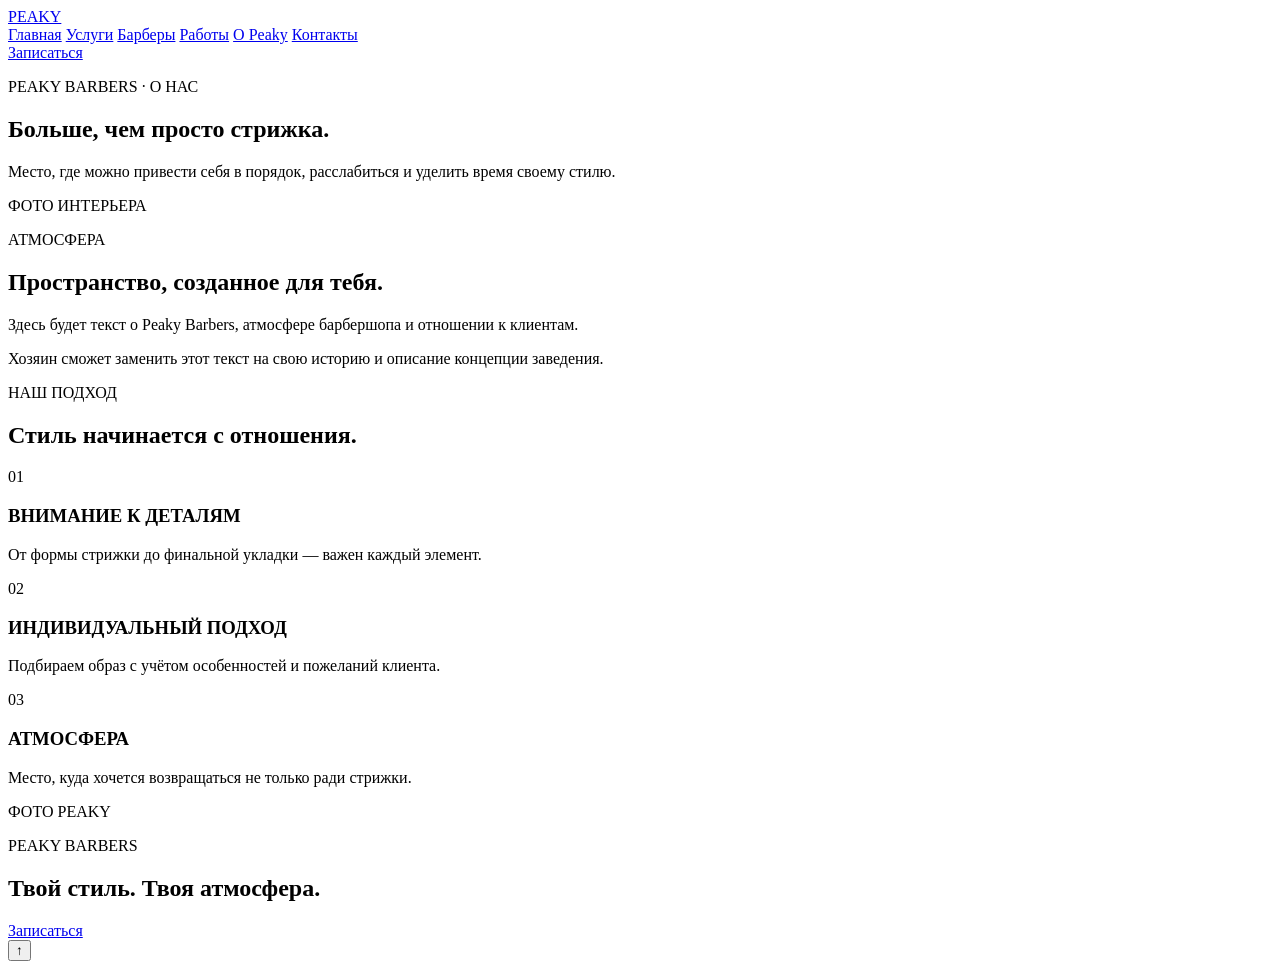
==== about.html @ 009f5429 "Rename Peaky Barbers/about.html to about.html" ====
<!DOCTYPE html>
<html lang="ru">

<head>

    <meta charset="UTF-8">

    <meta name="viewport"
          content="width=device-width, initial-scale=1.0">

    <title>О Peaky — Peaky Barbers</title>

    <link rel="stylesheet" href="style.css">

</head>

<body>

<header class="header">

    <a href="index.html" class="logo">
        PEAKY
    </a>

    <nav class="nav">

        <a href="index.html">Главная</a>

        <a href="services.html">Услуги</a>

        <a href="barbers.html">Барберы</a>

        <a href="works.html">Работы</a>

        <a href="about.html">О Peaky</a>

        <a href="contacts.html">Контакты</a>

    </nav>

    <a href="#" class="header-button">
        Записаться
    </a>

</header>

<main>

    <section class="about-page-hero">

        <div>

            <p class="section-label">
                PEAKY BARBERS · О НАС
            </p>

            <h1>
                Больше,
                

                чем просто
                

                стрижка.
            </h1>

        </div>

        <p class="about-page-intro">
            Место, где можно привести себя
            в порядок, расслабиться и уделить
            время своему стилю.
        </p>

    </section>

    <section class="about-story">

        <div class="about-photo">
            ФОТО ИНТЕРЬЕРА
        </div>

        <div class="about-story-content">

            <p class="section-label">
                АТМОСФЕРА
            </p>

            <h2>
                Пространство,
                созданное
                для тебя.
            </h2>

            <p>
                Здесь будет текст о Peaky Barbers,
                атмосфере барбершопа и отношении
                к клиентам.
            </p>

            <p>
                Хозяин сможет заменить этот текст
                на свою историю и описание
                концепции заведения.
            </p>

        </div>

    </section>

    <section class="about-values">

        <div class="about-values-heading">

            <p class="section-label">
                НАШ ПОДХОД
            </p>

            <h2>
                Стиль начинается
                с отношения.
            </h2>

        </div>

        <div class="about-values-list">

            <div class="about-value">

                <span>01</span>

                <div>

                    <h3>
                        ВНИМАНИЕ К ДЕТАЛЯМ
                    </h3>

                    <p>
                        От формы стрижки до финальной
                        укладки — важен каждый элемент.
                    </p>

                </div>

            </div>

            <div class="about-value">

                <span>02</span>

                <div>

                    <h3>
                        ИНДИВИДУАЛЬНЫЙ ПОДХОД
                    </h3>

                    <p>
                        Подбираем образ с учётом
                        особенностей и пожеланий клиента.
                    </p>

                </div>

            </div>

            <div class="about-value">

                <span>03</span>

                <div>

                    <h3>
                        АТМОСФЕРА
                    </h3>

                    <p>
                        Место, куда хочется возвращаться
                        не только ради стрижки.
                    </p>

                </div>

            </div>

        </div>

    </section>

    <section class="about-final">

        <div class="about-final-photo">
            ФОТО PEAKY
        </div>

        <div class="about-final-content">

            <p class="section-label">
                PEAKY BARBERS
            </p>

            <h2>
                Твой стиль.
                

                Твоя атмосфера.
            </h2>

            <a href="contacts.html"
               class="button button-light">
                Записаться
            </a>

        </div>

    </section>

</main>
<script src="script.js"></script>

<button class="back-to-top" aria-label="Вернуться наверх">↑</button>
</body>

</html>
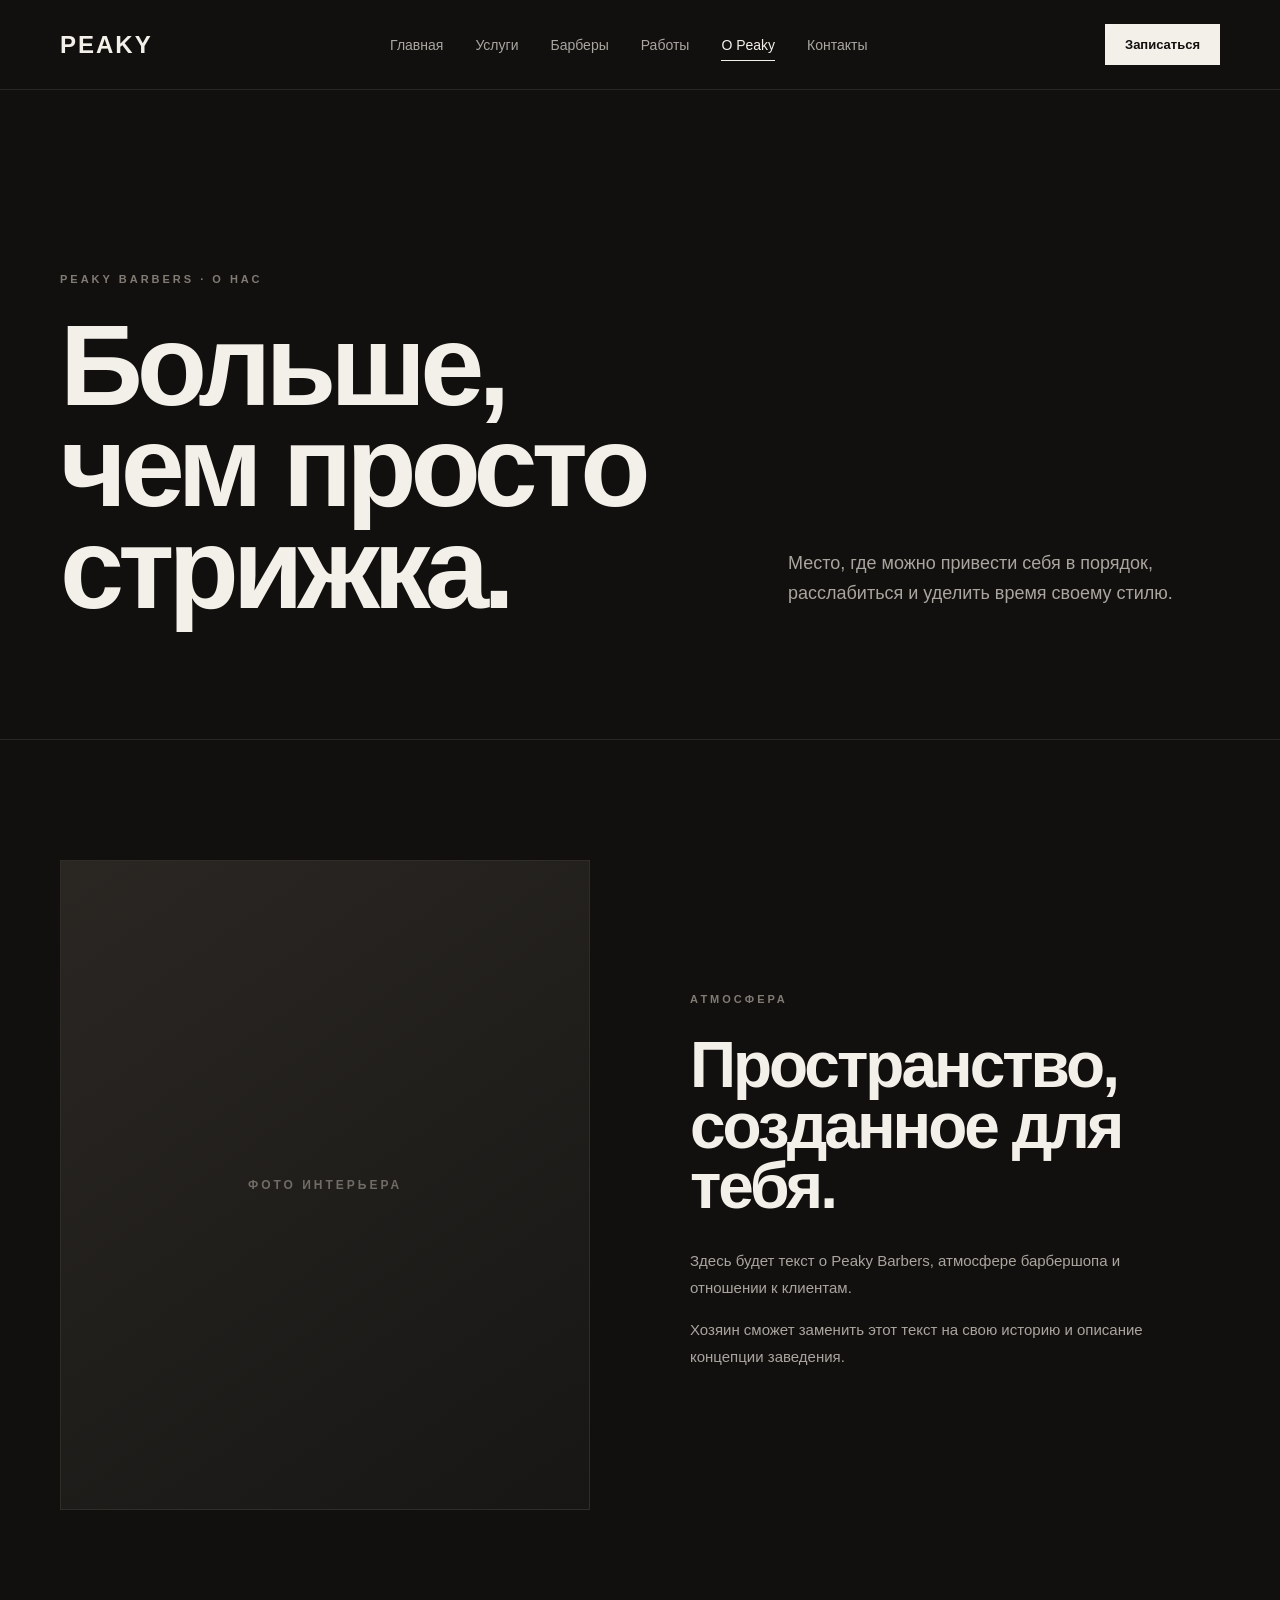
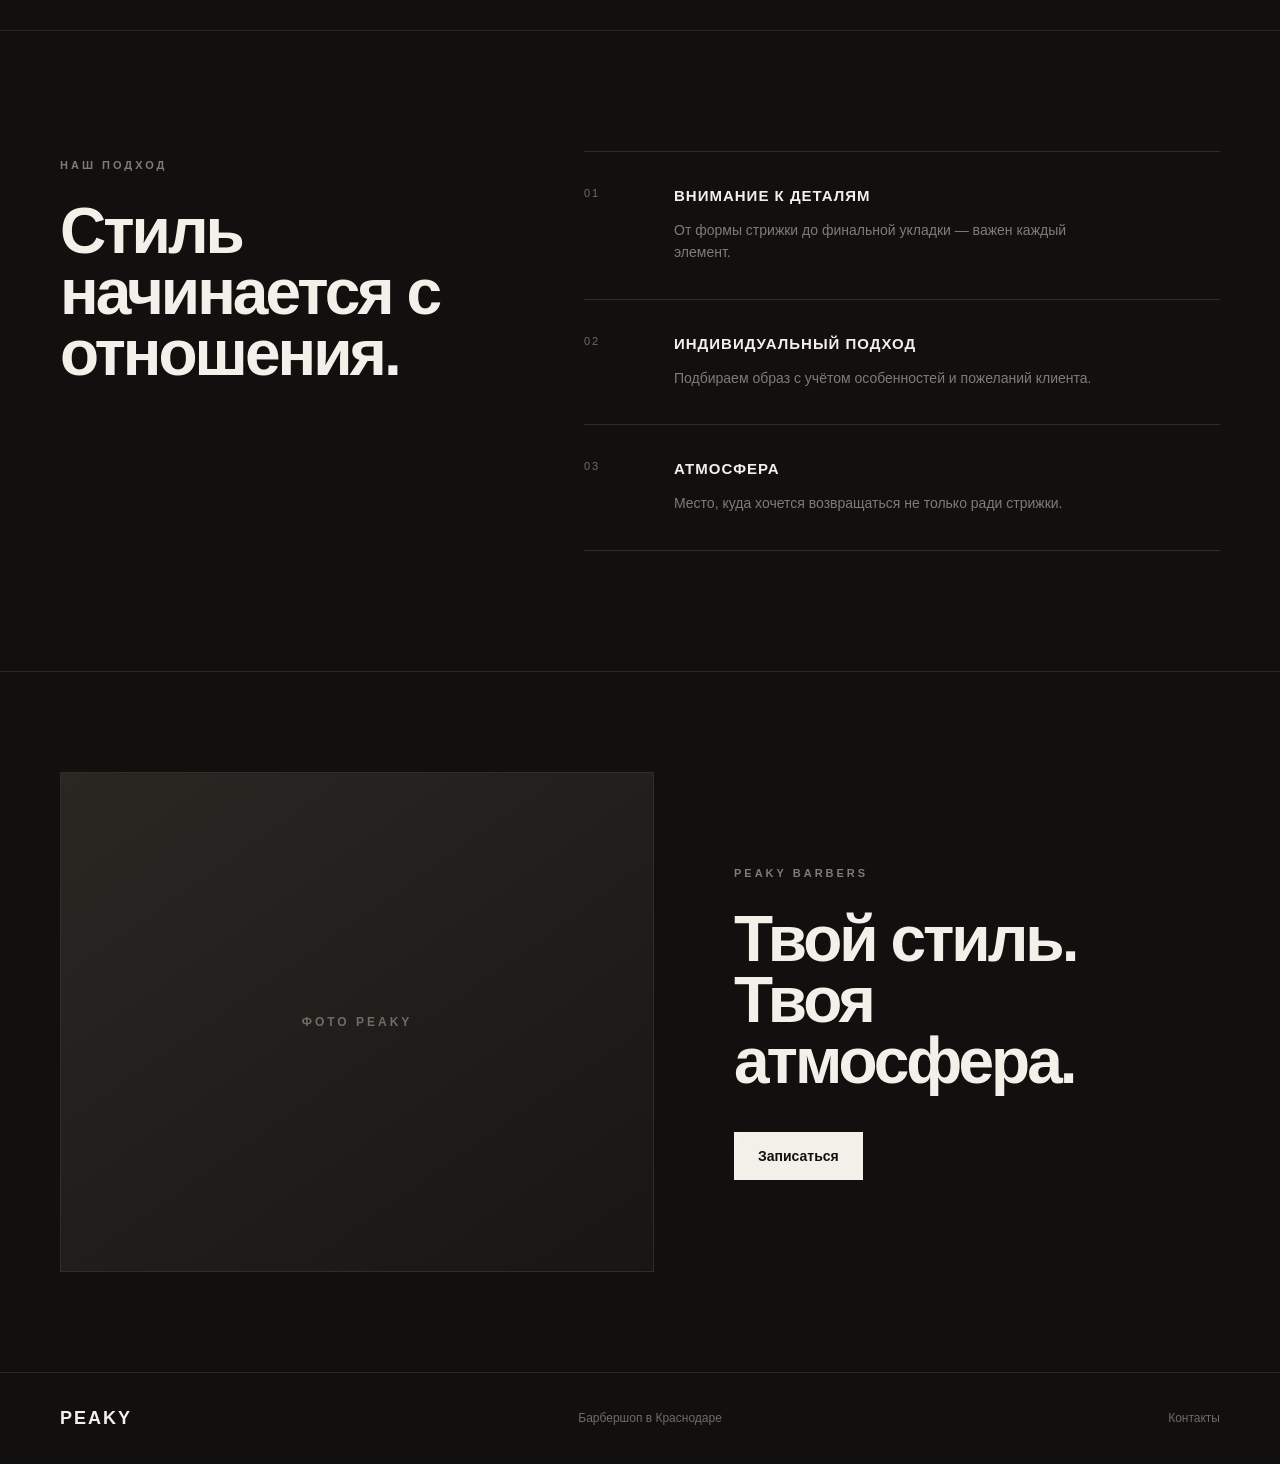
==== commit 3234b5ba: "Fix important issues: CSS cleanup, booking modal a11y, footer and SEO CSS - Merge duplicate .hero-im" ====
--- a/about.html
+++ b/about.html
@@ -9,6 +9,16 @@
           content="width=device-width, initial-scale=1.0">
 
     <title>О Peaky — Peaky Barbers</title>
+
+    <meta name="description" content="О Peaky Barbers — мужском барбершопе в Краснодаре: атмосфера, подход и внимание к деталям.">
+
+    <meta property="og:type" content="website">
+    <meta property="og:site_name" content="Peaky Barbers">
+    <meta property="og:locale" content="ru_RU">
+    <meta property="og:title" content="О Peaky — Peaky Barbers">
+    <meta property="og:description" content="О Peaky Barbers — мужском барбершопе в Краснодаре: атмосфера, подход и внимание к деталям.">
+
+    <link rel="icon" href="favicon.svg" type="image/svg+xml">
 
     <link rel="stylesheet" href="style.css">
 
@@ -38,7 +48,7 @@
 
     </nav>
 
-    <a href="#" class="header-button">
+    <a href="contacts.html" class="header-button" data-booking>
         Записаться
     </a>
 
@@ -206,7 +216,8 @@
             </h2>
 
             <a href="contacts.html"
-               class="button button-light">
+               class="button button-light"
+               data-booking>
                 Записаться
             </a>
 
@@ -215,6 +226,24 @@
     </section>
 
 </main>
+
+    <!-- FOOTER -->
+
+    <footer class="footer">
+
+        <div class="footer-logo">
+            PEAKY
+        </div>
+
+        <p>
+            Барбершоп в Краснодаре
+        </p>
+
+        <a href="contacts.html">
+            Контакты
+        </a>
+
+    </footer>
 <script src="script.js"></script>
 
 <button class="back-to-top" aria-label="Вернуться наверх">↑</button>
--- a/style.css
+++ b/style.css
@@ -0,0 +1,2861 @@
+* {
+    box-sizing: border-box;
+}
+
+html {
+    scroll-behavior: smooth;
+}
+
+body {
+    margin: 0;
+    background: #11100f;
+    color: #f3f0ea;
+    font-family: Arial, sans-serif;
+}
+
+a {
+    color: inherit;
+    text-decoration: none;
+}
+
+:focus-visible {
+    outline: 2px solid #f3f0ea;
+    outline-offset: 3px;
+}
+
+body.booking-open {
+    overflow: hidden;
+}
+
+/* HEADER */
+
+.header {
+    min-height: 90px;
+    padding: 0 60px;
+
+    display: flex;
+    align-items: center;
+    justify-content: space-between;
+
+    border-bottom: 1px solid #292725;
+}
+
+.logo {
+    font-size: 24px;
+    font-weight: 800;
+    letter-spacing: 2px;
+}
+
+.nav {
+    display: flex;
+    align-items: center;
+    gap: 32px;
+}
+
+.nav a {
+    color: #aaa6a0;
+    font-size: 14px;
+    transition: color 0.3s ease;
+}
+
+.nav a:hover {
+    color: #ffffff;
+}
+
+.header-button {
+    padding: 13px 20px;
+
+    background: #f3f0ea;
+    color: #11100f;
+
+    font-size: 13px;
+    font-weight: 700;
+
+    transition: transform 0.3s ease,
+                background 0.3s ease;
+}
+
+.header-button:hover {
+    transform: translateY(-2px);
+    background: #ffffff;
+}
+/* HERO */
+
+.hero {
+    min-height: calc(100vh - 90px);
+    padding: 80px 60px;
+
+    display: grid;
+    grid-template-columns: 1fr 0.9fr;
+    gap: 70px;
+
+    align-items: stretch;
+}
+
+.hero-content {
+    max-width: 680px;
+}
+
+.hero-label {
+    margin: 0 0 25px;
+
+    color: #a39d94;
+    font-size: 12px;
+    font-weight: 700;
+    letter-spacing: 3px;
+}
+
+.hero h1 {
+    margin: 0;
+
+    font-size: clamp(52px, 6vw, 88px);
+    line-height: 0.95;
+    letter-spacing: -4.5px;
+    font-weight: 700;
+    max-width:650px;
+}
+
+.hero-description {
+    max-width: 520px;
+    margin: 30px 0 0;
+
+    color: #aaa59e;
+    font-size: 18px;
+    line-height: 1.6;
+}
+
+.hero-buttons {
+    display: flex;
+    gap: 15px;
+    margin-top: 40px;
+    flex-wrap: wrap;
+}
+
+.button {
+    display: inline-block;
+    padding: 16px 24px;
+
+    font-size: 14px;
+    font-weight: 700;
+
+    transition: transform 0.3s ease,
+                background 0.3s ease,
+                color 0.3s ease;
+}
+
+.button-light {
+    background: #f3f0ea;
+    color: #11100f;
+}
+
+.button-light:hover {
+    background: #ffffff;
+    transform: translateY(-3px);
+}
+
+.button-outline {
+    border: 1px solid #55514c;
+    color: #f3f0ea;
+}
+
+.button-outline:hover {
+    background: #f3f0ea;
+    color: #11100f;
+    transform: translateY(-3px);
+}
+
+/* HERO IMAGE */
+
+.hero-image {
+    --hero-zoom: 1.35;
+
+    position: relative;
+
+    width: 100%;
+    aspect-ratio: 3 / 2;
+    overflow: hidden;
+
+    transition:
+        transform 0.5s ease,
+        box-shadow 0.5s ease;
+}
+
+.hero-image:hover {
+    transform: translateY(-4px);
+    box-shadow:
+        0 40px 85px rgba(0, 0, 0, 0.55),
+        0 0 0 1px rgba(255, 255, 255, 0.04);
+}
+
+.hero-image::after {
+    content: "PEAKY";
+    position: absolute;
+    bottom: 25px;
+    left: 25px;
+
+    color: #ffffff;
+    font-size: 11px;
+    letter-spacing: 4px;
+    font-weight: 700;
+
+    opacity: 0.8;
+}
+
+.hero-image img {
+    width: 100%;
+    height: 100%;
+    display: block;
+
+    object-fit: contain;
+    object-position: center;
+
+    transform: scale(var(--hero-zoom));
+
+    transition:
+        transform 0.7s ease,
+        filter 0.7s ease;
+}
+
+.hero-image:hover img {
+    transform: scale(calc(var(--hero-zoom) * 1.04));
+}
+
+.image-placeholder {
+    width: 100%;
+    height: 100%;
+
+    display: flex;
+    align-items: center;
+    justify-content: center;
+
+    background: linear-gradient(135deg, #302d29, #181715);
+    color: #817b73;
+
+    font-size: 13px;
+    letter-spacing: 3px;
+}
+
+/* INTRO */
+
+.intro {
+    padding: 120px 60px;
+    border-top: 1px solid #292725;
+}
+
+.intro-top {
+    display: grid;
+    grid-template-columns: 0.7fr 1.3fr;
+    gap: 60px;
+}
+
+.section-label {
+    margin: 8px 0 0;
+
+    color: #817b73;
+    font-size: 11px;
+    font-weight: 700;
+    letter-spacing: 3px;
+}
+
+.intro h2 {
+    margin: 0;
+
+    font-size: clamp(40px, 5vw, 68px);
+    line-height: 1;
+    letter-spacing: -3px;
+}
+
+.intro-content {
+    margin-top: 90px;
+    display: grid;
+    grid-template-columns: 0.7fr 1.3fr;
+    gap: 60px;
+}
+
+.intro-text {
+    margin: 0;
+
+    color: #aaa59e;
+    font-size: 17px;
+    line-height: 1.7;
+}
+
+.intro-features {
+    display: grid;
+    grid-template-columns: repeat(3, 1fr);
+    gap: 30px;
+}
+
+.feature {
+    padding-top: 20px;
+    border-top: 1px solid #3a3733;
+}
+
+.feature-number {
+    color: #817b73;
+    font-size: 11px;
+    letter-spacing: 2px;
+}
+
+.feature h3 {
+    margin: 35px 0 15px;
+
+    font-size: 18px;
+    line-height: 1.2;
+}
+
+.feature p {
+    margin: 0;
+
+    color: #8f8a84;
+    font-size: 14px;
+    line-height: 1.6;
+}
+/* SERVICES PREVIEW */
+
+.services-preview {
+    padding: 120px 60px;
+    border-top: 1px solid #292725;
+}
+
+.services-heading {
+    display: flex;
+    align-items: flex-end;
+    justify-content: space-between;
+    gap: 40px;
+}
+
+.services-heading h2 {
+    margin: 25px 0 0;
+
+    font-size: clamp(40px, 5vw, 68px);
+    line-height: 1;
+    letter-spacing: -3px;
+}
+
+.services-link {
+    padding-bottom: 8px;
+
+    border-bottom: 1px solid #55514c;
+
+    color: #aaa59e;
+    font-size: 13px;
+
+    transition: color 0.3s ease,
+                border-color 0.3s ease;
+}
+
+.services-link:hover {
+    color: #ffffff;
+    border-color: #ffffff;
+}
+
+/* SERVICE CARDS */
+
+.services-grid {
+    margin-top: 80px;
+
+    display: grid;
+    grid-template-columns: repeat(2, 1fr);
+
+    border-top: 1px solid #3a3733;
+}
+.service-card {
+    min-height: 220px;
+    padding: 30px;
+
+    display: grid;
+    grid-template-columns: 50px 1fr auto;
+    gap: 20px;
+    align-items: start;
+
+    position: relative;
+    overflow: hidden;
+
+    border-bottom: 1px solid #3a3733;
+
+    transition:
+        background 0.4s ease,
+        transform 0.4s ease,
+        box-shadow 0.4s ease,
+        border-color 0.4s ease;
+}
+
+.service-card:nth-child(odd) {
+    border-right: 1px solid #3a3733;
+}
+
+.service-card:hover {
+    background: #181715;
+    transform: translateY(-4px);
+    box-shadow: 0 12px 30px rgba(0, 0, 0, 0.18);
+}
+
+.service-number {
+    color: #817b73;
+    font-size: 11px;
+    letter-spacing: 2px;
+}
+
+.service-info h3 {
+    margin: 0;
+
+    font-size: 20px;
+    font-weight: 600;
+}
+
+.service-info p {
+    max-width: 280px;
+    margin: 12px 0 0;
+
+    color: #817b73;
+    font-size: 13px;
+    line-height: 1.6;
+}
+
+.service-price {
+    color: #f3f0ea;
+    font-size: 18px;
+    font-weight: 600;
+    white-space: nowrap;
+}
+
+.services-note {
+    margin: 20px 0 0;
+
+    color: #706b65;
+    font-size: 11px;
+}
+/* WORKS PREVIEW */
+
+.works-preview {
+    padding: 120px 60px;
+    border-top: 1px solid #292725;
+}
+
+.works-heading {
+    display: flex;
+    align-items: flex-end;
+    justify-content: space-between;
+    gap: 40px;
+}
+
+.works-heading h2 {
+    margin: 25px 0 0;
+
+    font-size: clamp(40px, 5vw, 68px);
+    line-height: 1;
+    letter-spacing: -3px;
+}
+
+.works-link {
+    padding-bottom: 8px;
+
+    border-bottom: 1px solid #55514c;
+
+    color: #aaa59e;
+    font-size: 13px;
+
+    transition: color 0.3s ease,
+                border-color 0.3s ease;
+}
+
+.works-link:hover {
+    color: #ffffff;
+    border-color: #ffffff;
+}
+
+/* WORKS GRID */
+
+.works-grid {
+    margin-top: 80px;
+
+    display: grid;
+    grid-template-columns: repeat(2, minmax(0,1fr));
+    gap: 20px;
+}
+
+.work-large {
+    position: relative;
+    height: 620px;
+    overflow: hidden;
+
+    border: 1px solid #302d29;
+
+    transition:
+        transform 0.5s ease,
+        border-color 0.5s ease,
+        box-shadow 0.5s ease;
+}
+
+.work-large img {
+    width: 100%;
+    height: 100%;
+
+    display: block;
+
+    object-fit: cover;
+
+    transition: transform 0.5s ease;
+}
+
+.work-large:hover {
+    transform: translateY(-4px);
+    border-color: #55514c;
+    box-shadow: 0 18px 45px rgba(0, 0, 0, 0.28);
+}
+
+.work-large:hover img {
+    transform: scale(1.05);
+}
+
+.work-large span,
+.work-small span {
+    position: absolute;
+    left: 20px;
+    bottom: 20px;
+
+    padding: 8px 12px;
+
+    color: #ffffff;
+    font-size: 10px;
+    font-weight: 700;
+    letter-spacing: 2.5px;
+
+    background: rgba(12, 12, 11, 0.72);
+    backdrop-filter: blur(8px);
+
+    border: 1px solid rgba(255, 255, 255, 0.12);
+
+    transition:
+        background 0.4s ease,
+        border-color 0.4s ease,
+        transform 0.4s ease;
+}
+.work-large .work-caption {
+    position: absolute;
+    left: 0;
+    right: 0;
+    bottom: 0;
+
+    padding: 16px 20px;
+
+    display: flex;
+    align-items: center;
+    justify-content: space-between;
+
+    background: rgba(12, 12, 11, 0.85);
+    border-top: 1px solid rgba(255, 255, 255, 0.15);
+
+    color: #fff;
+}
+
+.work-large .work-caption span {
+    position: static;
+    padding: 0;
+    background: none;
+    border: none;
+}
+
+.work-large .work-caption strong {
+    font-size: 11px;
+    letter-spacing: 2px;
+}
+
+.work-large:hover span,
+.work-small:hover span {
+    background: rgba(12, 12, 11, 0.9);
+    border-color: rgba(255, 255, 255, 0.25);
+    transform: translateY(-3px);
+}
+/* SIDE */
+
+.works-side {
+    display: grid;
+    grid-template-rows: 1fr 1fr;
+    gap: 20px;
+}
+
+.work-small {
+    position: relative;
+
+    height: 380px;
+
+    overflow: hidden;
+
+    border: 1px solid #302d29;
+
+    background:
+        linear-gradient(
+            145deg,
+            #2a2723,
+            #171614
+        );
+
+    transition: transform 0.3s ease,
+                border-color 0.3s ease;
+}
+
+.work-small:hover {
+    transform: translateY(-4px);
+    border-color: #55514c;
+}
+
+.work-placeholder {
+    width: 100%;
+    height: 100%;
+
+    display: flex;
+    align-items: center;
+    justify-content: center;
+
+    color: #706b65;
+
+    font-size: 13px;
+    font-weight: 700;
+    letter-spacing: 3px;
+}
+/* REVIEWS */
+
+.reviews-preview {
+    padding: 120px 60px;
+    border-top: 1px solid #292725;
+}
+
+.reviews-heading {
+    display: flex;
+    align-items: flex-end;
+    justify-content: space-between;
+    gap: 40px;
+}
+
+.reviews-heading h2 {
+    margin: 25px 0 0;
+
+    font-size: clamp(40px, 5vw, 68px);
+    line-height: 1;
+    letter-spacing: -3px;
+}
+
+.reviews-rating {
+    display: flex;
+    align-items: flex-end;
+    gap: 15px;
+}
+
+.reviews-rating strong {
+    font-size: 42px;
+    line-height: 1;
+}
+
+.reviews-rating span {
+    color: #817b73;
+    font-size: 12px;
+}
+
+/* REVIEW CARDS */
+
+.reviews-grid {
+    margin-top: 80px;
+
+    display: grid;
+    grid-template-columns: repeat(3, 1fr);
+    gap: 20px;
+}
+
+.review-card {
+    min-height: 300px;
+    padding: 34px;
+
+    display: flex;
+    flex-direction: column;
+    justify-content: space-between;
+
+    position: relative;
+    overflow: hidden;
+
+    border: 1px solid #302d29;
+    background: #171614;
+
+    transition:
+        transform 0.4s ease,
+        background 0.4s ease,
+        border-color 0.4s ease,
+        box-shadow 0.4s ease;
+}
+.review-card:hover {
+    transform: translateY(-5px);
+    background: #1b1a18;
+    border-color: #4a4641;
+    box-shadow: 0 18px 40px rgba(0, 0, 0, 0.22);
+}
+
+.review-mark {
+    color: #817b73;
+    font-size: 46px;
+    line-height: 0.8;
+    opacity: 0.7;
+
+    transition:
+        transform 0.4s ease,
+        opacity 0.4s ease;
+}
+.review-card:hover .review-mark {
+    transform: translateY(-3px);
+    opacity: 1;
+}
+
+.review-card p {
+    margin: 30px 0;
+
+    color: #c1bcb5;
+    font-size: 16px;
+    line-height: 1.7;
+    letter-spacing: 0.1px;
+}
+
+.review-author {
+    display: flex;
+    flex-direction: column;
+    gap: 6px;
+}
+
+.review-author strong {
+    font-size: 11px;
+    letter-spacing: 2px;
+    font-weight:700;
+}
+
+.review-author span {
+    color: #706b65;
+    font-size: 11px;
+}
+/* BARBERS */
+
+.barbers-preview {
+    padding: 120px 60px;
+    border-top: 1px solid #292725;
+}
+
+.barbers-heading {
+    display: flex;
+    align-items: flex-end;
+    justify-content: space-between;
+    gap: 40px;
+}
+
+.barbers-heading h2 {
+    margin: 25px 0 0;
+
+    font-size: clamp(40px, 5vw, 68px);
+    line-height: 1;
+    letter-spacing: -3px;
+}
+
+.barbers-link {
+    padding-bottom: 8px;
+
+    border-bottom: 1px solid #55514c;
+
+    color: #aaa59e;
+    font-size: 13px;
+
+    transition: color 0.3s ease,
+                border-color 0.3s ease;
+}
+
+.barbers-link:hover {
+    color: #ffffff;
+    border-color: #ffffff;
+}
+
+/* BARBER CARDS */
+
+.barbers-grid {
+    margin-top: 80px;
+
+    display: grid;
+    grid-template-columns: repeat(3, 1fr);
+    gap: 20px;
+}
+
+.barber-card {
+    display: block;
+}
+
+.barber-photo {
+    height: 480px;
+
+    display: flex;
+    align-items: center;
+    justify-content: center;
+
+    border: 1px solid #302d29;
+
+    background:
+        linear-gradient(
+            145deg,
+            #2a2723,
+            #171614
+        );
+
+    color: #706b65;
+
+    font-size: 12px;
+    font-weight: 700;
+    letter-spacing: 3px;
+
+    transition: transform 0.3s ease,
+                border-color 0.3s ease;
+}
+
+.barber-card:hover .barber-photo {
+    transform: translateY(-4px);
+    border-color: #55514c;
+}
+
+.barber-info {
+    padding-top: 20px;
+
+    display: flex;
+    justify-content: space-between;
+    align-items: flex-start;
+}
+
+.barber-info h3 {
+    margin: 0;
+
+    font-size: 16px;
+    letter-spacing: 1px;
+}
+
+.barber-info p {
+    margin: 7px 0 0;
+
+    color: #817b73;
+    font-size: 12px;
+}
+
+.barber-info > span {
+    color: #706b65;
+    font-size: 11px;
+    letter-spacing: 2px;
+}
+/* ABOUT PREVIEW */
+
+.about-preview {
+    padding: 120px 60px;
+
+    display: grid;
+    grid-template-columns: 1.1fr 0.9fr;
+    gap: 80px;
+
+    border-top: 1px solid #292725;
+}
+
+.about-photo {
+    min-height: 650px;
+
+    display: flex;
+    align-items: center;
+    justify-content: center;
+
+    border: 1px solid #302d29;
+
+    background:
+        linear-gradient(
+            145deg,
+            #2a2723,
+            #171614
+        );
+
+    color: #706b65;
+
+    font-size: 12px;
+    font-weight: 700;
+    letter-spacing: 3px;
+}
+
+.about-content {
+    align-self: center;
+    max-width: 560px;
+}
+
+.about-content h2 {
+    margin: 25px 0 30px;
+
+    font-size: clamp(42px, 5vw, 68px);
+    line-height: 1;
+    letter-spacing: -3px;
+}
+
+.about-text {
+    max-width: 430px;
+    margin: 0;
+
+    color: #aaa59e;
+    font-size: 17px;
+    line-height: 1.7;
+}
+
+.about-link {
+    display: inline-block;
+    margin-top: 35px;
+
+    padding-bottom: 8px;
+
+    border-bottom: 1px solid #55514c;
+
+    color: #f3f0ea;
+    font-size: 13px;
+
+    transition: border-color 0.3s ease;
+}
+
+.about-link:hover {
+    border-color: #ffffff;
+}
+
+/* CONTACT PREVIEW */
+
+.contact-preview {
+    padding: 120px 60px;
+
+    display: grid;
+    grid-template-columns: 1.2fr 0.8fr;
+    gap: 80px;
+
+    border-top: 1px solid #292725;
+    border-bottom: 1px solid #292725;
+}
+.contact-main h2 {
+    margin: 25px 0 40px;
+
+    font-size: clamp(46px, 6vw, 82px);
+    line-height: 0.95;
+    letter-spacing: -4px;
+}
+
+.contact-button {
+    display: inline-block;
+
+    padding: 16px 28px;
+
+    background: #f3f0ea;
+    color: #11100f;
+
+    font-size: 13px;
+    font-weight: 700;
+
+    transition: transform 0.3s ease,
+                background 0.3s ease;
+}
+
+.contact-button:hover {
+    background: #ffffff;
+    transform: translateY(-3px);
+}
+
+/* CONTACT INFO */
+
+.contact-info {
+    display: flex;
+    flex-direction: column;
+    gap: 45px;
+
+    align-self: end;
+}
+
+.contact-item {
+    padding: 30px 0;
+
+    border-top: 1px solid #302d29;
+}
+
+.contact-item:last-child {
+    border-bottom: 1px solid #302d29;
+}
+
+.contact-item span {
+    display: block;
+
+    margin-bottom: 12px;
+
+    color: #706b65;
+
+    font-size: 11px;
+    font-weight: 700;
+    letter-spacing: 2px;
+}
+
+.contact-item p,
+.contact-item a {
+    display: block;
+
+    margin: 0;
+
+    color: #f3f0ea;
+
+    font-size: 16px;
+    line-height: 1.6;
+}
+
+.contact-item a {
+    transition: color 0.3s ease;
+}
+
+.contact-item a:hover {
+    color: #ffffff;
+}
+
+/* SERVICES PAGE */
+
+.services-page-hero {
+    padding: 120px 60px 140px;
+
+    border-bottom: 1px solid #292725;
+}
+
+.services-page-hero h1 {
+    margin: 30px 0 0;
+
+    font-size: clamp(64px, 9vw, 130px);
+    line-height: 0.88;
+    letter-spacing: -6px;
+}
+
+.services-page-description {
+    max-width: 480px;
+
+    margin: 45px 0 0;
+
+    color: #aaa59e;
+    font-size: 18px;
+    line-height: 1.6;
+}
+
+/* PRICE */
+
+.price-section {
+    padding: 120px 60px;
+}
+
+.price-heading {
+    display: grid;
+    grid-template-columns: 0.7fr 1.3fr;
+    gap: 60px;
+}
+
+.price-heading-text {
+    max-width: 500px;
+
+    margin: 0;
+
+    color: #aaa59e;
+    font-size: 20px;
+    line-height: 1.5;
+}
+
+.price-list {
+    margin-top: 80px;
+
+    border-top: 1px solid #3a3733;
+}
+
+.price-item {
+    min-height: 180px;
+
+    padding: 30px 0;
+
+    display: grid;
+    grid-template-columns: 70px 1fr auto;
+    gap: 30px;
+    align-items: start;
+
+    border-bottom: 1px solid #3a3733;
+
+    transition: padding-left 0.3s ease,
+                background 0.3s ease;
+}
+
+.price-item:hover {
+    padding-left: 15px;
+}
+
+.price-number {
+    color: #706b65;
+
+    font-size: 11px;
+    letter-spacing: 2px;
+}
+
+.price-info h2 {
+    margin: 0;
+
+    font-size: 24px;
+    font-weight: 600;
+}
+
+.price-info p {
+    max-width: 420px;
+
+    margin: 12px 0 0;
+
+    color: #817b73;
+
+    font-size: 14px;
+    line-height: 1.6;
+}
+
+.price-value {
+    color: #f3f0ea;
+
+    font-size: 20px;
+    font-weight: 600;
+
+    white-space: nowrap;
+}
+
+.price-note {
+    margin: 20px 0 0;
+
+    color: #706b65;
+
+    font-size: 11px;
+}
+/* OFFERS */
+
+.offers-section {
+    padding: 120px 60px;
+
+    border-top: 1px solid #292725;
+}
+
+.offers-heading {
+    display: grid;
+    grid-template-columns: 1.1fr 0.9fr;
+    gap: 80px;
+    align-items: end;
+}
+
+.offers-heading h2 {
+    margin: 25px 0 0;
+
+    font-size: clamp(40px, 5vw, 68px);
+    line-height: 1;
+    letter-spacing: -3px;
+}
+
+.offers-description {
+    max-width: 430px;
+
+    margin: 0;
+
+    color: #817b73;
+    font-size: 15px;
+    line-height: 1.7;
+}
+
+.offers-grid {
+    margin-top: 80px;
+
+    display: grid;
+    grid-template-columns: repeat(3, 1fr);
+    gap: 20px;
+}
+
+.offer-card {
+    min-height: 320px;
+
+    padding: 30px;
+
+    display: flex;
+    flex-direction: column;
+    justify-content: space-between;
+
+    border: 1px solid #302d29;
+
+    background: #171614;
+
+    transition: transform 0.3s ease,
+                border-color 0.3s ease;
+}
+
+.offer-card:hover {
+    transform: translateY(-4px);
+    border-color: #55514c;
+}
+
+.offer-number {
+    color: #706b65;
+
+    font-size: 11px;
+    letter-spacing: 2px;
+}
+
+.offer-card h3 {
+    margin: 0;
+
+    font-size: 18px;
+    letter-spacing: 1px;
+}
+
+.offer-card p {
+    max-width: 280px;
+
+    margin: 15px 0 0;
+
+    color: #817b73;
+    font-size: 13px;
+    line-height: 1.6;
+}
+
+.offer-card strong {
+    font-size: 12px;
+    letter-spacing: 2px;
+}
+/* BARBERS PAGE */
+
+.barbers-page-hero {
+    padding: 120px 60px 140px;
+
+    border-bottom: 1px solid #292725;
+}
+
+.barbers-page-hero h1 {
+    margin: 30px 0 0;
+
+    font-size: clamp(64px, 9vw, 130px);
+    line-height: 0.88;
+    letter-spacing: -6px;
+}
+
+.barbers-page-description {
+    max-width: 500px;
+
+    margin: 45px 0 0;
+
+    color: #aaa59e;
+    font-size: 18px;
+    line-height: 1.6;
+}
+
+/* BARBERS LIST */
+
+.barbers-page-list {
+    padding: 120px 60px;
+}
+
+.barber-page-card {
+    display: grid;
+    grid-template-columns: 0.9fr 1.1fr;
+    gap: 80px;
+
+    padding: 0 0 100px;
+    margin-bottom: 100px;
+
+    border-bottom: 1px solid #3a3733;
+}
+
+.barber-page-card:last-child {
+    margin-bottom: 0;
+}
+
+.barber-page-photo {
+    height: 620px;
+
+    display: flex;
+    align-items: center;
+    justify-content: center;
+
+    border: 1px solid #302d29;
+
+    background:
+        linear-gradient(
+            145deg,
+            #2a2723,
+            #171614
+        );
+
+    color: #706b65;
+
+    font-size: 12px;
+    font-weight: 700;
+    letter-spacing: 3px;
+}
+
+.barber-page-info {
+    align-self: center;
+
+    display: grid;
+    grid-template-columns: 1fr 0.7fr;
+    gap: 60px;
+}
+
+.barber-page-number {
+    color: #706b65;
+
+    font-size: 11px;
+    letter-spacing: 2px;
+}
+
+.barber-page-info h2 {
+    margin: 25px 0 8px;
+
+    font-size: clamp(34px, 4vw, 56px);
+    line-height: 1;
+    letter-spacing: -2px;
+}
+
+.barber-page-info > div > p {
+    margin: 0;
+
+    color: #817b73;
+    font-size: 13px;
+}
+
+.barber-page-description {
+    margin: 45px 0 0;
+
+    color: #aaa59e;
+
+    font-size: 15px;
+    line-height: 1.7;
+}
+/* WORKS PAGE */
+
+.works-page-hero {
+    padding: 120px 60px 140px;
+
+    border-bottom: 1px solid #292725;
+}
+
+.works-page-hero h1 {
+    margin: 30px 0 0;
+
+    font-size: clamp(64px, 9vw, 130px);
+    line-height: 0.88;
+    letter-spacing: -6px;
+}
+
+.works-page-description {
+    max-width: 500px;
+
+    margin: 45px 0 0;
+
+    color: #aaa59e;
+    font-size: 18px;
+    line-height: 1.6;
+}
+
+/* GALLERY */
+
+.works-gallery {
+    padding: 100px 60px;
+
+    display: grid;
+    grid-template-columns: repeat(2, minmax(0, 1fr));
+    gap: 24px;
+}
+
+.work-item {
+    min-width: 0;
+}
+
+.work-large {
+    grid-row: span 2;
+}
+
+.work-wide {
+    grid-column: span 2;
+}
+
+.work-photo {
+    min-height: 420px;
+
+    display: flex;
+    align-items: center;
+    justify-content: center;
+
+    border: 1px solid #302d29;
+
+    background:
+        linear-gradient(
+            145deg,
+            #2a2723,
+            #171614
+        );
+
+    color: #706b65;
+
+    font-size: 12px;
+    font-weight: 700;
+    letter-spacing: 3px;
+
+    text-align: center;
+    padding: 30px;
+}
+
+.work-large .work-photo {
+    min-height: 700px;
+}
+
+.work-wide .work-photo {
+    min-height: 500px;
+}
+
+.work-caption {
+    padding: 18px 0 35px;
+
+    display: flex;
+    justify-content: space-between;
+    align-items: center;
+
+    border-bottom: 1px solid #302d29;
+}
+
+.work-caption span {
+    color: #706b65;
+
+    font-size: 11px;
+    letter-spacing: 2px;
+}
+
+.work-caption strong {
+    font-size: 12px;
+    letter-spacing: 2px;
+}
+/* ABOUT PAGE */
+
+.about-page-hero {
+    min-height: 650px;
+
+    padding: 120px 60px;
+
+    display: grid;
+    grid-template-columns: 1.2fr 0.8fr;
+    gap: 80px;
+
+    align-items: end;
+
+    border-bottom: 1px solid #292725;
+}
+
+.about-page-hero h1 {
+    margin: 30px 0 0;
+
+    font-size: clamp(64px, 9vw, 130px);
+    line-height: 0.88;
+    letter-spacing: -6px;
+}
+
+.about-page-intro {
+    max-width: 430px;
+
+    margin: 0 0 10px;
+
+    color: #aaa59e;
+
+    font-size: 18px;
+    line-height: 1.7;
+}
+
+/* STORY */
+
+.about-story {
+    padding: 120px 60px;
+
+    display: grid;
+    grid-template-columns: 1fr 1fr;
+    gap: 100px;
+
+    border-bottom: 1px solid #292725;
+}
+
+.about-story-content {
+    align-self: center;
+}
+
+.about-story-content h2 {
+    margin: 30px 0;
+
+    font-size: clamp(42px, 5vw, 70px);
+    line-height: 0.95;
+    letter-spacing: -3px;
+}
+
+.about-story-content > p:not(.section-label) {
+    max-width: 500px;
+
+    color: #aaa59e;
+
+    font-size: 15px;
+    line-height: 1.8;
+}
+
+/* VALUES */
+
+.about-values {
+    padding: 120px 60px;
+
+    display: grid;
+    grid-template-columns: 0.8fr 1.2fr;
+    gap: 100px;
+
+    border-bottom: 1px solid #292725;
+}
+
+.about-values-heading h2 {
+    margin: 30px 0 0;
+
+    font-size: clamp(42px, 5vw, 70px);
+    line-height: 0.95;
+    letter-spacing: -3px;
+}
+
+.about-values-list {
+    border-top: 1px solid #302d29;
+}
+
+.about-value {
+    padding: 35px 0;
+
+    display: grid;
+    grid-template-columns: 60px 1fr;
+    gap: 30px;
+
+    border-bottom: 1px solid #302d29;
+}
+
+.about-value > span {
+    color: #706b65;
+
+    font-size: 11px;
+    letter-spacing: 2px;
+}
+
+.about-value h3 {
+    margin: 0;
+
+    font-size: 15px;
+    letter-spacing: 1px;
+}
+
+.about-value p {
+    max-width: 450px;
+
+    margin: 15px 0 0;
+
+    color: #817b73;
+
+    font-size: 14px;
+    line-height: 1.6;
+}
+
+/* FINAL */
+
+.about-final {
+    min-height: 650px;
+
+    padding: 100px 60px;
+
+    display: grid;
+    grid-template-columns: 1.1fr 0.9fr;
+    gap: 80px;
+
+    align-items: center;
+}
+
+.about-final-photo {
+    height: 500px;
+
+    display: flex;
+    align-items: center;
+    justify-content: center;
+
+    border: 1px solid #302d29;
+
+    background:
+        linear-gradient(
+            145deg,
+            #2a2723,
+            #171614
+        );
+
+    color: #706b65;
+
+    font-size: 12px;
+    font-weight: 700;
+    letter-spacing: 3px;
+}
+
+.about-final-content h2 {
+    margin: 30px 0 40px;
+
+    font-size: clamp(42px, 5vw, 70px);
+    line-height: 0.95;
+    letter-spacing: -3px;
+}
+/* CONTACTS PAGE */
+
+.contact-hero {
+    min-height: 650px;
+
+    padding: 120px 60px;
+
+    display: grid;
+    grid-template-columns: 1.2fr 0.8fr;
+    gap: 80px;
+
+    align-items: end;
+
+    border-bottom: 1px solid #292725;
+}
+
+.contact-intro h1 {
+    margin: 30px 0 0;
+
+    font-size: clamp(64px, 9vw, 130px);
+    line-height: 0.88;
+    letter-spacing: -6px;
+}
+
+.contact-description {
+    max-width: 430px;
+
+    margin: 30px 0 0;
+
+    color: #aaa59e;
+
+    font-size: 18px;
+    line-height: 1.7;
+}
+
+/* MAP */
+
+.contact-map {
+    padding: 60px;
+
+    border-bottom: 1px solid #292725;
+}
+
+.map-placeholder {
+    min-height: 500px;
+
+    display: flex;
+    flex-direction: column;
+
+    align-items: center;
+    justify-content: center;
+
+    border: 1px solid #302d29;
+
+    background:
+        linear-gradient(
+            145deg,
+            #2a2723,
+            #171614
+        );
+
+    text-align: center;
+}
+
+.map-placeholder span {
+    color: #f3f0ea;
+
+    font-size: 13px;
+    font-weight: 700;
+
+    letter-spacing: 4px;
+}
+
+.map-placeholder p {
+    margin: 15px 0 0;
+
+    color: #706b65;
+
+    font-size: 11px;
+    letter-spacing: 3px;
+}
+
+/* FINAL */
+
+.contact-final {
+    min-height: 500px;
+
+    padding: 100px 60px;
+
+    display: flex;
+
+    align-items: flex-end;
+    justify-content: space-between;
+
+    gap: 60px;
+}
+
+.contact-final h2 {
+    margin: 30px 0 0;
+
+    font-size: clamp(50px, 6vw, 90px);
+    line-height: 0.9;
+    letter-spacing: -4px;
+}
+
+/* FOOTER */
+
+.footer {
+    padding: 35px 60px;
+
+    display: flex;
+
+    align-items: center;
+    justify-content: space-between;
+
+    border-top: 1px solid #292725;
+
+    color: #706b65;
+
+    font-size: 12px;
+}
+
+.footer-logo {
+    color: #f3f0ea;
+
+    font-size: 18px;
+    font-weight: 700;
+
+    letter-spacing: 2px;
+}
+
+.footer p {
+    margin: 0;
+}
+
+.footer a {
+    transition: color 0.3s ease;
+}
+
+.footer a:hover {
+    color: #ffffff;
+}
+/* ========================================
+   RESPONSIVE
+======================================== */
+
+/* TABLET */
+
+@media (max-width: 1000px) {
+
+    .header {
+        padding: 0 35px;
+    }
+
+    .nav {
+        gap: 0;
+    }
+
+    .nav a {
+        flex: 1;
+        text-align: center;
+        font-size: 12px;
+    }
+
+    .header-button {
+        padding: 11px 16px;
+        font-size: 12px;
+    }
+
+    /* HERO */
+
+    .hero {
+        padding: 70px 35px;
+
+        grid-template-columns: 1fr 0.8fr;
+
+        gap: 35px;
+    }
+
+    .hero h1 {
+        font-size: clamp(48px, 7vw, 72px);
+    }
+
+    .hero-image {
+        height: 520px;
+    }
+
+    /* ABOUT */
+
+    .about-page-hero {
+        padding: 90px 35px;
+
+        gap: 50px;
+    }
+
+    .about-page-hero h1 {
+        font-size: clamp(54px, 8vw, 90px);
+    }
+
+    .about-story {
+        padding: 90px 35px;
+
+        gap: 60px;
+    }
+
+    .about-photo {
+        min-height: 500px;
+    }
+
+    .about-values {
+        padding: 90px 35px;
+
+        gap: 60px;
+    }
+
+    .about-final {
+        padding: 80px 35px;
+
+        gap: 50px;
+    }
+
+    /* CONTACTS */
+
+    .contact-hero {
+        padding: 90px 35px;
+
+        gap: 50px;
+    }
+
+    .contact-map {
+        padding: 35px;
+    }
+
+    .contact-final {
+        padding: 80px 35px;
+    }
+
+    .footer {
+        padding: 30px 35px;
+    }
+
+}
+
+/* SMALL TABLET */
+
+@media (max-width: 900px) {
+
+    /* HEADER */
+
+    .header {
+        min-height: auto;
+
+        padding: 20px;
+
+        flex-wrap: wrap;
+
+        gap: 18px;
+    }
+
+    .logo {
+        margin-right: auto;
+    }
+
+    .header-button {
+        flex-shrink: 0;
+    }
+
+    .nav {
+        order: 3;
+
+        width: 100%;
+
+        justify-content: flex-start;
+
+        gap: 24px;
+
+        overflow-x: auto;
+
+        padding: 8px 5px 10px;
+
+        scrollbar-width: none;
+    }
+
+    .nav::-webkit-scrollbar {
+        display: none;
+    }
+
+    .nav a {
+        flex-shrink: 0;
+
+        white-space: nowrap;
+
+        font-size: 12px;
+    }
+
+    /* HERO */
+
+    .hero {
+        grid-template-columns: 1fr;
+
+        gap: 40px;
+
+        padding: 60px 20px;
+    }
+
+    .hero-content {
+        max-width: none;
+    }
+
+    .hero-image {
+        --hero-zoom: 1;
+
+        height: auto;
+
+        aspect-ratio: 4 / 3;
+    }
+
+    .hero-image img {
+        object-fit: cover;
+    }
+
+    /* BARBERS PAGE */
+
+    .barber-page-card {
+        display: block;
+    }
+
+    .barber-page-photo {
+        min-height: 320px;
+
+        margin-bottom: 35px;
+    }
+
+    .barber-page-info {
+        display: block;
+    }
+
+    .barber-page-description {
+        max-width: 100%;
+
+        margin-top: 25px;
+    }
+
+}
+
+/* MOBILE */
+
+@media (max-width: 700px) {
+
+    /* SECTIONS */
+
+    .intro,
+    .services-preview,
+    .works-preview,
+    .reviews-preview,
+    .barbers-preview,
+    .price-section,
+    .offers-section,
+    .barbers-page-list,
+    .works-gallery {
+        padding: 70px 20px;
+    }
+
+    .services-page-hero,
+    .barbers-page-hero,
+    .works-page-hero {
+        padding: 70px 20px 80px;
+    }
+
+    .services-page-hero h1,
+    .barbers-page-hero h1,
+    .works-page-hero h1 {
+        font-size: clamp(48px, 14vw, 75px);
+        letter-spacing: -3px;
+    }
+
+    .intro-top,
+    .price-heading,
+    .offers-heading {
+        grid-template-columns: 1fr;
+        gap: 30px;
+    }
+
+    .services-heading,
+    .works-heading,
+    .reviews-heading,
+    .barbers-heading {
+        flex-direction: column;
+        align-items: flex-start;
+        gap: 30px;
+    }
+
+    .services-grid,
+    .works-grid,
+    .reviews-grid,
+    .barbers-grid,
+    .price-list,
+    .offers-grid {
+        margin-top: 50px;
+    }
+
+    /* SERVICE CARDS */
+
+    .service-card {
+        min-height: auto;
+        padding: 25px 0;
+
+        grid-template-columns: 40px 1fr;
+        gap: 10px 15px;
+    }
+
+    .service-price {
+        grid-column: 2;
+    }
+
+    .service-card:nth-child(odd) {
+        border-right: none;
+    }
+
+    /* PRICE */
+
+    .price-item {
+        min-height: auto;
+
+        grid-template-columns: 40px 1fr;
+        gap: 10px 15px;
+    }
+
+    .price-value {
+        grid-column: 2;
+    }
+
+    /* GRIDS */
+
+    .services-grid,
+    .works-grid,
+    .reviews-grid,
+    .barbers-grid,
+    .offers-grid,
+    .works-gallery {
+        grid-template-columns: 1fr;
+    }
+
+    .works-gallery {
+        gap: 20px;
+    }
+
+    .intro-content {
+        grid-template-columns: 1fr;
+        gap: 50px;
+    }
+
+    .intro-features {
+        grid-template-columns: 1fr;
+        gap: 35px;
+    }
+
+    /* HEADER */
+
+    .logo {
+        font-size: 20px;
+    }
+
+    .header-button {
+        padding: 10px 14px;
+
+        font-size: 11px;
+    }
+
+    /* HERO */
+
+    .hero {
+        min-height: auto;
+    }
+
+    .hero-label {
+        margin-bottom: 20px;
+
+        font-size: 10px;
+        letter-spacing: 2px;
+    }
+
+    .hero h1 {
+        font-size: clamp(48px, 15vw, 70px);
+
+        letter-spacing: -3px;
+    }
+
+    .hero-description {
+        margin-top: 25px;
+
+        font-size: 15px;
+    }
+
+    .hero-buttons {
+        margin-top: 30px;
+    }
+
+    .button {
+        padding: 14px 20px;
+
+        font-size: 12px;
+    }
+
+    /* ABOUT PREVIEW */
+
+    .about-preview {
+        display: block;
+        padding: 80px 24px;
+    }
+
+    .about-content {
+        max-width: 100%;
+    }
+
+    .about-content h2 {
+        font-size: 36px;
+        line-height: 1.05;
+        letter-spacing: -2px;
+    }
+
+    .about-text {
+        max-width: 100%;
+        font-size: 15px;
+        line-height: 1.6;
+    }
+
+    /* CONTACT PREVIEW */
+
+    .contact-preview {
+        padding: 80px 25px;
+        grid-template-columns: 1fr;
+        gap: 30px;
+    }
+
+    /* ABOUT HERO */
+
+    .about-page-hero {
+        min-height: auto;
+
+        padding: 70px 20px;
+
+        display: flex;
+        flex-direction: column;
+
+        gap: 40px;
+
+        align-items: flex-start;
+    }
+
+    .about-page-hero h1 {
+        font-size: clamp(50px, 15vw, 75px);
+
+        letter-spacing: -4px;
+    }
+
+    .about-page-intro {
+        font-size: 16px;
+    }
+
+    /* ABOUT STORY */
+
+    .about-story {
+        padding: 70px 20px;
+
+        display: flex;
+        flex-direction: column;
+
+        gap: 50px;
+    }
+
+    .about-photo {
+        min-height: 420px;
+    }
+
+    .about-story-content h2 {
+        font-size: clamp(40px, 12vw, 60px);
+    }
+
+    /* ABOUT VALUES */
+
+    .about-values {
+        padding: 70px 20px;
+
+        display: flex;
+        flex-direction: column;
+
+        gap: 50px;
+    }
+
+    .about-values-heading h2 {
+        font-size: clamp(40px, 12vw, 60px);
+    }
+
+    .about-value {
+        grid-template-columns: 40px 1fr;
+
+        gap: 15px;
+
+        padding: 25px 0;
+    }
+
+    /* ABOUT FINAL */
+
+    .about-final {
+        min-height: auto;
+
+        padding: 70px 20px;
+
+        display: flex;
+        flex-direction: column;
+
+        gap: 40px;
+
+        align-items: stretch;
+    }
+
+    .about-final-photo {
+        height: 380px;
+    }
+
+    .about-final-content h2 {
+        font-size: clamp(40px, 12vw, 60px);
+    }
+
+    /* CONTACTS */
+
+    .contact-hero {
+        min-height: auto;
+
+        padding: 70px 20px;
+
+        display: flex;
+        flex-direction: column;
+gap: 55px;
+
+        align-items: stretch;
+    }
+
+    .contact-intro h1 {
+        font-size: clamp(50px, 15vw, 75px);
+
+        letter-spacing: -4px;
+    }
+
+    .contact-description {
+        font-size: 15px;
+    }
+
+    .contact-map {
+        padding: 20px;
+    }
+
+    .map-placeholder {
+        min-height: 350px;
+    }
+
+    .contact-final {
+        min-height: auto;
+
+        padding: 70px 20px;
+
+        display: flex;
+        flex-direction: column;
+
+        align-items: flex-start;
+
+        gap: 35px;
+    }
+
+    .contact-final h2 {
+        font-size: clamp(45px, 13vw, 65px);
+    }
+
+    /* FOOTER */
+
+    .footer {
+        padding: 25px 20px;
+
+        flex-wrap: wrap;
+
+        gap: 15px;
+    }
+
+
+        .footer p {
+        order: 3;
+
+        width: 100%;
+    }
+
+}
+/* ========================================
+   PREMIUM MOTION
+======================================== */
+
+/* PAGE LOAD */
+
+body {
+    animation: pageFade 0.8s ease both;
+}
+
+@keyframes pageFade {
+    from {
+        opacity: 0;
+    }
+
+    to {
+        opacity: 1;
+    }
+}
+
+/* BUTTONS */
+
+.button,
+.header-button {
+    position: relative;
+    overflow: hidden;
+
+    transition:
+        transform 0.35s ease,
+        background 0.35s ease,
+        color 0.35s ease,
+        border-color 0.35s ease;
+}
+
+.button::after,
+.header-button::after {
+    content: "";
+
+    position: absolute;
+
+    top: 0;
+    left: -100%;
+
+    width: 100%;
+    height: 100%;
+
+    background: rgba(255, 255, 255, 0.12);
+
+    transform: skewX(-20deg);
+
+    transition: left 0.5s ease;
+}
+
+.button:hover::after,
+.header-button:hover::after {
+    left: 100%;
+}
+
+/* LINKS */
+
+.nav a {
+    position: relative;
+}
+
+.nav a::after {
+    content: "";
+
+    position: absolute;
+
+    left: 0;
+    bottom: -8px;
+
+    width: 0;
+    height: 1px;
+
+    background: #f3f0ea;
+
+    transition: width 0.3s ease;
+}
+
+.nav a:hover::after {
+    width: 100%;
+}
+
+/* IMAGES */
+
+.about-photo,
+.about-final-photo,
+.barber-page-photo {
+    overflow: hidden;
+}
+
+.about-photo img,
+.about-final-photo img,
+.barber-page-photo img {
+    transition:
+        transform 0.7s ease,
+        filter 0.7s ease;
+}
+
+.about-photo:hover img,
+.about-final-photo:hover img,
+.barber-page-photo:hover img {
+    transform: scale(1.04);
+}
+
+/* IMAGE PLACEHOLDERS */
+
+.image-placeholder {
+    transition:
+        transform 0.7s ease,
+        background 0.7s ease;
+}
+
+/* CARDS */
+
+.offer-card,
+.work-card {
+    position: relative;
+
+    overflow: hidden;
+
+    transition:
+        transform 0.4s ease,
+        border-color 0.4s ease,
+        background 0.4s ease;
+}
+
+.offer-card:hover,
+.work-card:hover {
+    transform: translateY(-6px);
+
+    border-color: #55514c;
+}
+
+/* CARD INNER EFFECT */
+
+.offer-card::after,
+.work-card::after {
+    content: "";
+
+    position: absolute;
+
+    top: 0;
+    left: -120%;
+
+    width: 70%;
+    height: 100%;
+
+    background: linear-gradient(
+        90deg,
+        transparent,
+        rgba(255, 255, 255, 0.06),
+        transparent
+    );
+
+    transform: skewX(-18deg);
+
+    transition: left 0.7s ease;
+}
+
+.offer-card:hover::after,
+.work-card:hover::after {
+    left: 140%;
+}
+
+/* BARBER CARDS */
+
+.barber-page-card {
+    transition:
+        transform 0.45s ease,
+        border-color 0.45s ease;
+}
+
+.barber-page-card:hover {
+    transform: translateY(-5px);
+
+    border-color: #55514c;
+}
+/* ========================================
+   BOOKING MODAL
+======================================== */
+
+.booking-modal {
+    position: fixed;
+    inset: 0;
+
+    z-index: 9999;
+
+    display: flex;
+    align-items: center;
+    justify-content: center;
+
+    opacity: 0;
+
+    transition: opacity 0.35s ease;
+}
+
+.booking-modal-visible {
+    opacity: 1;
+}
+
+/* DARK OVERLAY */
+
+.booking-overlay {
+    position: absolute;
+    inset: 0;
+
+    background: rgba(0, 0, 0, 0.78);
+
+    backdrop-filter: blur(8px);
+    -webkit-backdrop-filter: blur(8px);
+}
+
+/* WINDOW */
+
+.booking-window {
+    position: relative;
+
+    width: min(520px, calc(100% - 40px));
+
+    padding: 55px 50px 45px;
+
+    background: #151412;
+
+    border: 1px solid #302d29;
+
+    box-shadow:
+        0 30px 80px rgba(0, 0, 0, 0.55);
+
+    transform: translateY(25px);
+
+    transition: transform 0.4s ease;
+}
+
+.booking-modal-visible .booking-window {
+    transform: translateY(0);
+}
+
+/* CLOSE */
+
+.booking-close {
+    position: absolute;
+
+    top: 20px;
+    right: 20px;
+
+    width: 38px;
+    height: 38px;
+
+    border: 1px solid #3a3732;
+
+    background: transparent;
+
+    color: #aaa59e;
+
+    font-size: 24px;
+    line-height: 1;
+
+    cursor: pointer;
+
+    transition:
+        background 0.3s ease,
+        color 0.3s ease,
+        border-color 0.3s ease;
+}
+
+.booking-close:hover {
+    background: #f3f0ea;
+
+    color: #11100f;
+
+    border-color: #f3f0ea;
+}
+
+/* TEXT */
+
+.booking-label {
+    margin: 0 0 22px;
+
+    color: #a39d94;
+
+    font-size: 11px;
+    font-weight: 700;
+
+    letter-spacing: 3px;
+}
+
+.booking-window h2 {
+    margin: 0;
+
+    color: #f3f0ea;
+
+    font-size: clamp(38px, 5vw, 54px);
+
+    line-height: 0.98;
+
+    letter-spacing: -2px;
+}
+
+.booking-text {
+    max-width: 380px;
+
+    margin: 25px 0 35px;
+
+    color: #aaa59e;
+
+    font-size: 15px;
+
+    line-height: 1.6;
+}
+
+/* ACTIONS */
+
+.booking-actions {
+    display: grid;
+
+    gap: 12px;
+}
+
+.booking-action {
+    display: flex;
+
+    flex-direction: column;
+
+    gap: 7px;
+
+    padding: 20px 22px;
+
+    border: 1px solid #302d29;
+
+    background: #1b1917;
+
+    transition:
+        transform 0.3s ease,
+        border-color 0.3s ease,
+        background 0.3s ease;
+}
+
+.booking-action span {
+    color: #817b73;
+
+    font-size: 10px;
+
+    font-weight: 700;
+
+    letter-spacing: 2px;
+}
+
+.booking-action strong {
+    color: #f3f0ea;
+
+    font-size: 16px;
+}
+
+.booking-action:hover {
+    transform: translateY(-3px);
+
+    border-color: #55514c;
+
+    background: #211f1c;
+}
+
+/* ADDRESS */
+
+.booking-address {
+    margin: 28px 0 0;
+
+    color: #6f6a64;
+
+    font-size: 11px;
+
+    line-height: 1.5;
+}
+
+/* MOBILE */
+
+@media (max-width: 700px) {
+
+    .booking-window {
+        width: calc(100% - 28px);
+
+        padding: 48px 25px 30px;
+    }
+
+    .booking-window h2 {
+        font-size: 42px;
+    }
+
+    .booking-text {
+        font-size: 14px;
+    }
+
+    .booking-action {
+        padding: 18px;
+    }
+
+}
+/* ========================================
+   ACTIVE NAVIGATION
+======================================== */
+
+.nav a.active {
+    color: #f3f0ea;
+}
+
+.nav a.active::after {
+    width: 100%;
+}
+/* =========================================
+   PREMIUM SCROLL REVEAL
+========================================= */
+
+.reveal-on-scroll {
+    opacity: 0;
+    transform: translateY(30px);
+    transition:
+        opacity 0.9s cubic-bezier(0.22, 1, 0.36, 1),
+        transform 0.9s cubic-bezier(0.22, 1, 0.36, 1);
+}
+
+.reveal-on-scroll.is-visible {
+    opacity: 1;
+    transform: translateY(0);
+}
+
+/* Изображения */
+
+.reveal-image {
+    opacity: 0;
+    transform: translateY(25px) scale(1.03);
+    filter: blur(2px);
+    transition:
+        opacity 1s cubic-bezier(0.22, 1, 0.36, 1),
+        transform 1.1s cubic-bezier(0.22, 1, 0.36, 1),
+        filter 1s cubic-bezier(0.22, 1, 0.36, 1);
+}
+
+.reveal-image.is-visible {
+    opacity: 1;
+    transform: translateY(0) scale(1);
+    filter: blur(0);
+}
+
+/* =========================================
+   HERO PAGE INTRO
+========================================= */
+
+.hero-label,
+.hero h1,
+.hero-description,
+.hero-buttons {
+    animation: heroTextIn 0.8s ease backwards;
+}
+
+.hero-label {
+    animation-delay: 0.15s;
+}
+
+.hero h1 {
+    animation-delay: 0.3s;
+}
+
+.hero-description {
+    animation-delay: 0.5s;
+}
+
+.hero-buttons {
+    animation-delay: 0.7s;
+}
+
+.hero-image {
+    animation: heroImageIn 1s ease 0.35s backwards;
+}
+
+@keyframes heroTextIn {
+    from {
+        opacity: 0;
+        transform: translateY(25px);
+    }
+
+    to {
+        opacity: 1;
+        transform: translateY(0);
+    }
+}
+
+@keyframes heroImageIn {
+    from {
+        opacity: 0;
+        transform: translateX(30px) scale(1.03);
+    }
+
+    to {
+        opacity: 1;
+        transform: translateX(0) scale(1);
+    }
+}
+/* КНОПКА НАВЕРХ */
+.back-to-top {
+    position: fixed;
+    right: 30px;
+    bottom: 30px;
+
+    width: 52px;
+    height: 52px;
+
+    border: 1px solid rgba(255, 255, 255, 0.18);
+    border-radius: 50%;
+
+    background: rgba(255, 255, 255, 0.08);
+    backdrop-filter: blur(10px);
+
+    color: #fff;
+    font-size: 24px;
+
+    display: flex;
+    align-items: center;
+    justify-content: center;
+
+    cursor: pointer;
+
+    opacity: 0;
+    visibility: hidden;
+    transform: translateY(10px);
+
+    transition:
+        opacity 0.3s ease,
+        visibility 0.3s ease,
+        transform 0.3s ease,
+        background 0.3s ease;
+
+    z-index: 9999;
+}
+
+.back-to-top.show {
+    opacity: 1;
+    visibility: visible;
+    transform: translateY(0);
+}
+
+.back-to-top:hover {
+    background: rgba(255, 255, 255, 0.16);
+    transform: translateY(-3px);
+}
+
+/* =========================================
+   REDUCED MOTION
+========================================= */
+
+@media (prefers-reduced-motion: reduce) {
+
+    html {
+        scroll-behavior: auto;
+    }
+
+    *,
+    *::before,
+    *::after {
+        animation: none !important;
+        transition: none !important;
+    }
+
+    .reveal-on-scroll,
+    .reveal-image {
+        opacity: 1;
+        transform: none;
+        filter: none;
+    }
+
+}
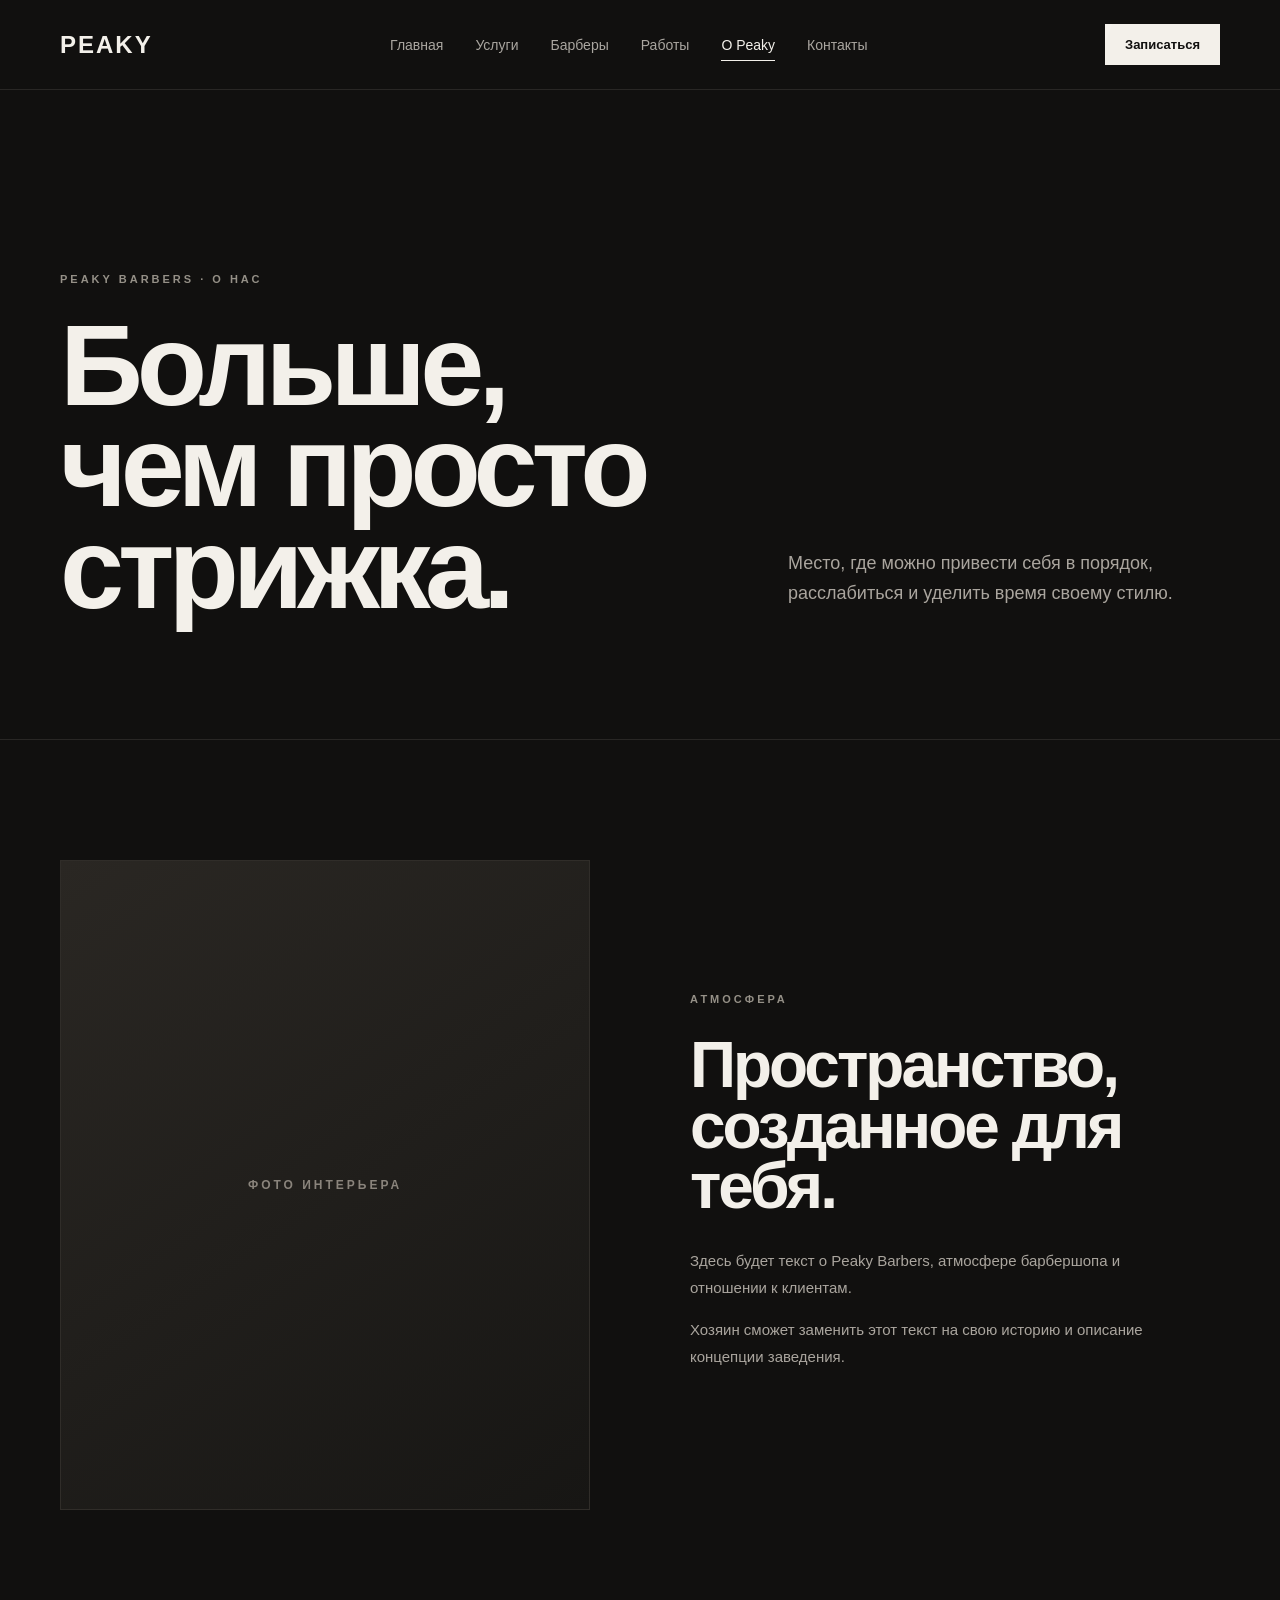
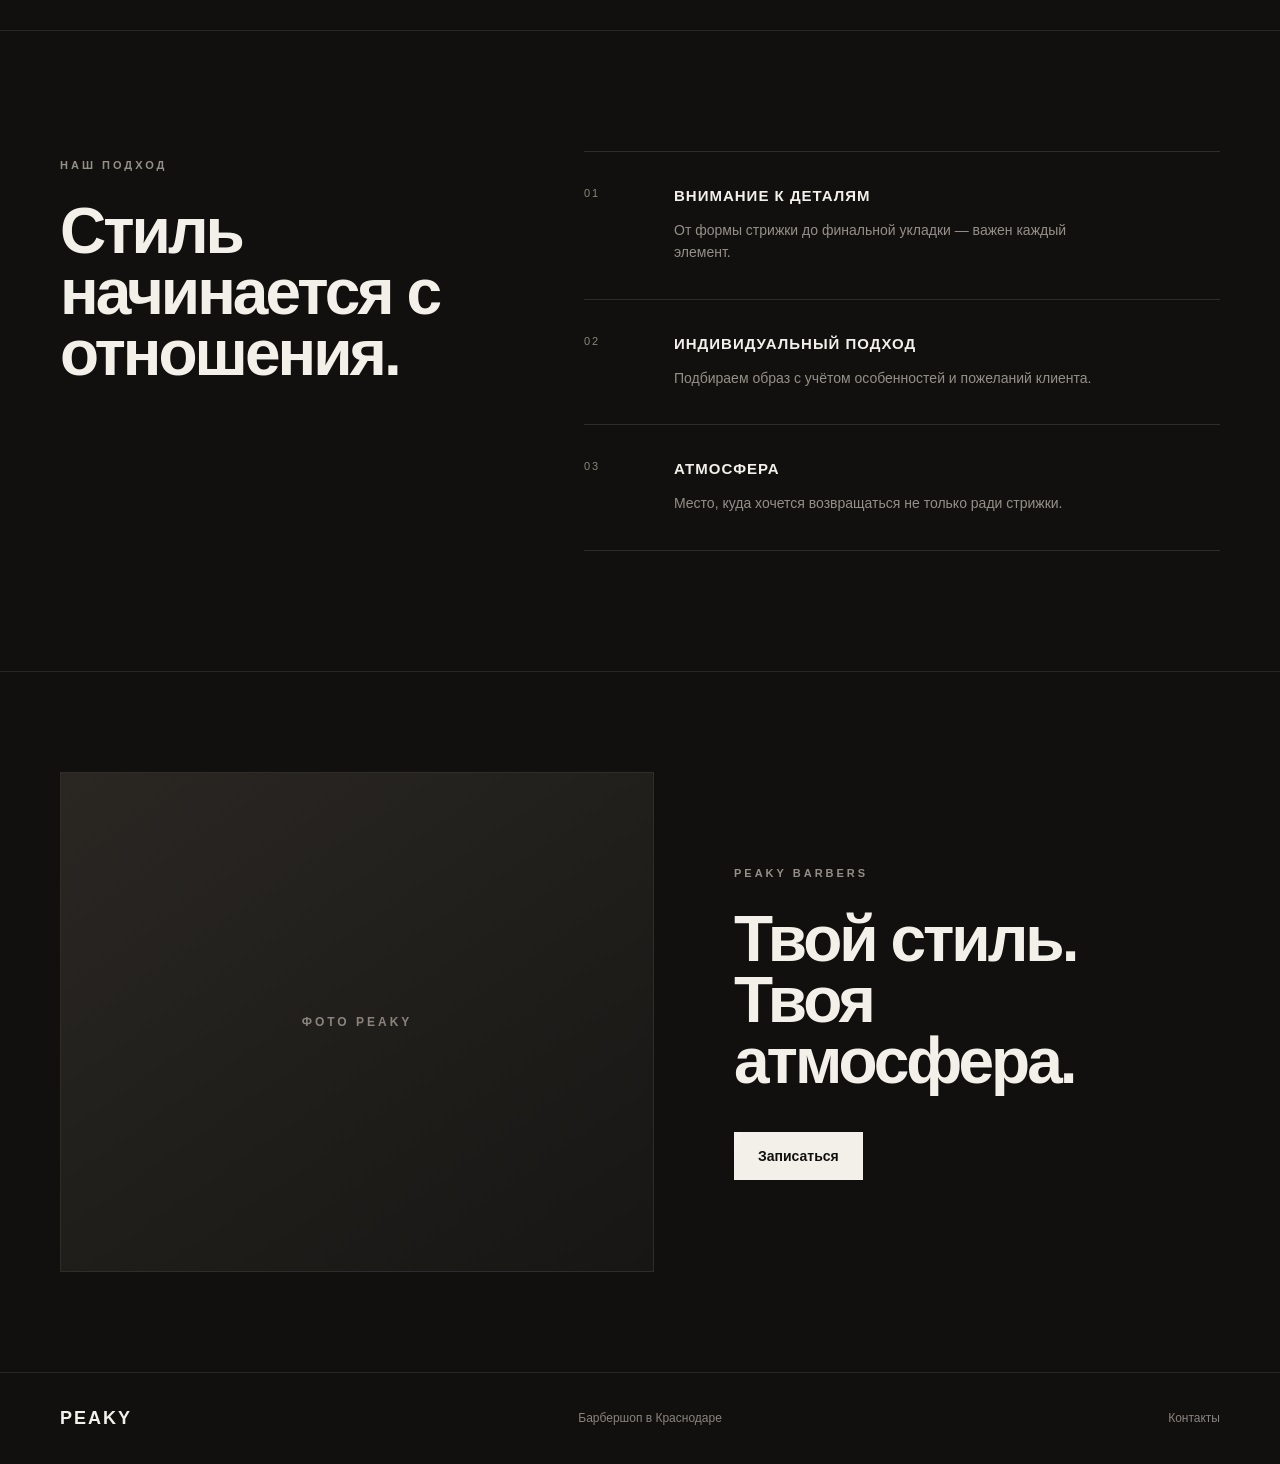
==== commit 1e76f06d: "Fix cosmetic issues: CSS cleanup, contrast, markup consistency CSS - Remove unused rules (.image-pla" ====
--- a/about.html
+++ b/about.html
@@ -26,33 +26,22 @@
 
 <body>
 
-<header class="header">
-
-    <a href="index.html" class="logo">
-        PEAKY
-    </a>
-
-    <nav class="nav">
-
-        <a href="index.html">Главная</a>
-
-        <a href="services.html">Услуги</a>
-
-        <a href="barbers.html">Барберы</a>
-
-        <a href="works.html">Работы</a>
-
-        <a href="about.html">О Peaky</a>
-
-        <a href="contacts.html">Контакты</a>
-
-    </nav>
-
-    <a href="contacts.html" class="header-button" data-booking>
-        Записаться
-    </a>
-
-</header>
+    <header class="header">
+
+        <a href="index.html" class="logo">PEAKY</a>
+
+        <nav class="nav">
+            <a href="index.html">Главная</a>
+            <a href="services.html">Услуги</a>
+            <a href="barbers.html">Барберы</a>
+            <a href="works.html">Работы</a>
+            <a href="about.html">О Peaky</a>
+            <a href="contacts.html">Контакты</a>
+        </nav>
+
+        <a href="contacts.html" class="header-button" data-booking>Записаться</a>
+
+    </header>
 
 <main>
 
@@ -65,12 +54,8 @@
             </p>
 
             <h1>
-                Больше,
-                
-
-                чем просто
-                
-
+                Больше,<br>
+                чем просто<br>
                 стрижка.
             </h1>
 
@@ -209,9 +194,7 @@
             </p>
 
             <h2>
-                Твой стиль.
-                
-
+                Твой стиль.<br>
                 Твоя атмосфера.
             </h2>
 
@@ -244,9 +227,9 @@
         </a>
 
     </footer>
+<button class="back-to-top" aria-label="Вернуться наверх">↑</button>
+
 <script src="script.js"></script>
-
-<button class="back-to-top" aria-label="Вернуться наверх">↑</button>
 </body>
 
 </html>
--- a/style.css
+++ b/style.css
@@ -1,3 +1,21 @@
+:root {
+    --color-bg: #11100f;
+    --color-surface: #171614;
+
+    --color-text: #f3f0ea;
+    --color-white: #ffffff;
+    --color-text-soft: #aaa59e;
+    --color-text-muted: #959087;
+    --color-text-faint: #8a847c;
+
+    --color-line: #292725;
+    --color-border: #302d29;
+    --color-border-strong: #3a3733;
+    --color-border-hover: #55514c;
+
+    --placeholder-bg: linear-gradient(145deg, #2a2723, #171614);
+}
+
 * {
     box-sizing: border-box;
 }
@@ -8,8 +26,8 @@
 
 body {
     margin: 0;
-    background: #11100f;
-    color: #f3f0ea;
+    background: var(--color-bg);
+    color: var(--color-text);
     font-family: Arial, sans-serif;
 }
 
@@ -19,7 +37,7 @@
 }
 
 :focus-visible {
-    outline: 2px solid #f3f0ea;
+    outline: 2px solid var(--color-text);
     outline-offset: 3px;
 }
 
@@ -37,7 +55,7 @@
     align-items: center;
     justify-content: space-between;
 
-    border-bottom: 1px solid #292725;
+    border-bottom: 1px solid var(--color-line);
 }
 
 .logo {
@@ -59,14 +77,14 @@
 }
 
 .nav a:hover {
-    color: #ffffff;
+    color: var(--color-white);
 }
 
 .header-button {
     padding: 13px 20px;
 
-    background: #f3f0ea;
-    color: #11100f;
+    background: var(--color-text);
+    color: var(--color-bg);
 
     font-size: 13px;
     font-weight: 700;
@@ -77,7 +95,7 @@
 
 .header-button:hover {
     transform: translateY(-2px);
-    background: #ffffff;
+    background: var(--color-white);
 }
 /* HERO */
 
@@ -119,7 +137,7 @@
     max-width: 520px;
     margin: 30px 0 0;
 
-    color: #aaa59e;
+    color: var(--color-text-soft);
     font-size: 18px;
     line-height: 1.6;
 }
@@ -144,23 +162,23 @@
 }
 
 .button-light {
-    background: #f3f0ea;
-    color: #11100f;
+    background: var(--color-text);
+    color: var(--color-bg);
 }
 
 .button-light:hover {
-    background: #ffffff;
+    background: var(--color-white);
     transform: translateY(-3px);
 }
 
 .button-outline {
-    border: 1px solid #55514c;
-    color: #f3f0ea;
+    border: 1px solid var(--color-border-hover);
+    color: var(--color-text);
 }
 
 .button-outline:hover {
-    background: #f3f0ea;
-    color: #11100f;
+    background: var(--color-text);
+    color: var(--color-bg);
     transform: translateY(-3px);
 }
 
@@ -193,7 +211,7 @@
     bottom: 25px;
     left: 25px;
 
-    color: #ffffff;
+    color: var(--color-white);
     font-size: 11px;
     letter-spacing: 4px;
     font-weight: 700;
@@ -220,26 +238,15 @@
     transform: scale(calc(var(--hero-zoom) * 1.04));
 }
 
-.image-placeholder {
-    width: 100%;
-    height: 100%;
-
-    display: flex;
-    align-items: center;
-    justify-content: center;
-
-    background: linear-gradient(135deg, #302d29, #181715);
-    color: #817b73;
-
-    font-size: 13px;
-    letter-spacing: 3px;
-}
-
 /* INTRO */
 
-.intro {
+.intro,
+.services-preview,
+.works-preview,
+.reviews-preview,
+.barbers-preview {
     padding: 120px 60px;
-    border-top: 1px solid #292725;
+    border-top: 1px solid var(--color-line);
 }
 
 .intro-top {
@@ -251,7 +258,7 @@
 .section-label {
     margin: 8px 0 0;
 
-    color: #817b73;
+    color: var(--color-text-muted);
     font-size: 11px;
     font-weight: 700;
     letter-spacing: 3px;
@@ -275,7 +282,7 @@
 .intro-text {
     margin: 0;
 
-    color: #aaa59e;
+    color: var(--color-text-soft);
     font-size: 17px;
     line-height: 1.7;
 }
@@ -288,11 +295,11 @@
 
 .feature {
     padding-top: 20px;
-    border-top: 1px solid #3a3733;
+    border-top: 1px solid var(--color-border-strong);
 }
 
 .feature-number {
-    color: #817b73;
+    color: var(--color-text-muted);
     font-size: 11px;
     letter-spacing: 2px;
 }
@@ -313,19 +320,22 @@
 }
 /* SERVICES PREVIEW */
 
-.services-preview {
-    padding: 120px 60px;
-    border-top: 1px solid #292725;
-}
-
-.services-heading {
+
+.services-heading,
+.works-heading,
+.reviews-heading,
+.barbers-heading {
     display: flex;
     align-items: flex-end;
     justify-content: space-between;
     gap: 40px;
 }
 
-.services-heading h2 {
+.services-heading h2,
+.works-heading h2,
+.reviews-heading h2,
+.barbers-heading h2,
+.offers-heading h2 {
     margin: 25px 0 0;
 
     font-size: clamp(40px, 5vw, 68px);
@@ -333,21 +343,25 @@
     letter-spacing: -3px;
 }
 
-.services-link {
+.services-link,
+.works-link,
+.barbers-link {
     padding-bottom: 8px;
 
-    border-bottom: 1px solid #55514c;
-
-    color: #aaa59e;
+    border-bottom: 1px solid var(--color-border-hover);
+
+    color: var(--color-text-soft);
     font-size: 13px;
 
     transition: color 0.3s ease,
                 border-color 0.3s ease;
 }
 
-.services-link:hover {
-    color: #ffffff;
-    border-color: #ffffff;
+.services-link:hover,
+.works-link:hover,
+.barbers-link:hover {
+    color: var(--color-white);
+    border-color: var(--color-white);
 }
 
 /* SERVICE CARDS */
@@ -358,7 +372,7 @@
     display: grid;
     grid-template-columns: repeat(2, 1fr);
 
-    border-top: 1px solid #3a3733;
+    border-top: 1px solid var(--color-border-strong);
 }
 .service-card {
     min-height: 220px;
@@ -372,7 +386,7 @@
     position: relative;
     overflow: hidden;
 
-    border-bottom: 1px solid #3a3733;
+    border-bottom: 1px solid var(--color-border-strong);
 
     transition:
         background 0.4s ease,
@@ -382,7 +396,7 @@
 }
 
 .service-card:nth-child(odd) {
-    border-right: 1px solid #3a3733;
+    border-right: 1px solid var(--color-border-strong);
 }
 
 .service-card:hover {
@@ -392,7 +406,7 @@
 }
 
 .service-number {
-    color: #817b73;
+    color: var(--color-text-muted);
     font-size: 11px;
     letter-spacing: 2px;
 }
@@ -408,13 +422,13 @@
     max-width: 280px;
     margin: 12px 0 0;
 
-    color: #817b73;
+    color: var(--color-text-muted);
     font-size: 13px;
     line-height: 1.6;
 }
 
 .service-price {
-    color: #f3f0ea;
+    color: var(--color-text);
     font-size: 18px;
     font-weight: 600;
     white-space: nowrap;
@@ -423,47 +437,15 @@
 .services-note {
     margin: 20px 0 0;
 
-    color: #706b65;
+    color: var(--color-text-faint);
     font-size: 11px;
 }
 /* WORKS PREVIEW */
 
-.works-preview {
-    padding: 120px 60px;
-    border-top: 1px solid #292725;
-}
-
-.works-heading {
-    display: flex;
-    align-items: flex-end;
-    justify-content: space-between;
-    gap: 40px;
-}
-
-.works-heading h2 {
-    margin: 25px 0 0;
-
-    font-size: clamp(40px, 5vw, 68px);
-    line-height: 1;
-    letter-spacing: -3px;
-}
-
-.works-link {
-    padding-bottom: 8px;
-
-    border-bottom: 1px solid #55514c;
-
-    color: #aaa59e;
-    font-size: 13px;
-
-    transition: color 0.3s ease,
-                border-color 0.3s ease;
-}
-
-.works-link:hover {
-    color: #ffffff;
-    border-color: #ffffff;
-}
+
+
+
+
 
 /* WORKS GRID */
 
@@ -475,41 +457,6 @@
     gap: 20px;
 }
 
-.work-large {
-    position: relative;
-    height: 620px;
-    overflow: hidden;
-
-    border: 1px solid #302d29;
-
-    transition:
-        transform 0.5s ease,
-        border-color 0.5s ease,
-        box-shadow 0.5s ease;
-}
-
-.work-large img {
-    width: 100%;
-    height: 100%;
-
-    display: block;
-
-    object-fit: cover;
-
-    transition: transform 0.5s ease;
-}
-
-.work-large:hover {
-    transform: translateY(-4px);
-    border-color: #55514c;
-    box-shadow: 0 18px 45px rgba(0, 0, 0, 0.28);
-}
-
-.work-large:hover img {
-    transform: scale(1.05);
-}
-
-.work-large span,
 .work-small span {
     position: absolute;
     left: 20px;
@@ -517,7 +464,7 @@
 
     padding: 8px 12px;
 
-    color: #ffffff;
+    color: var(--color-white);
     font-size: 10px;
     font-weight: 700;
     letter-spacing: 2.5px;
@@ -532,49 +479,13 @@
         border-color 0.4s ease,
         transform 0.4s ease;
 }
-.work-large .work-caption {
-    position: absolute;
-    left: 0;
-    right: 0;
-    bottom: 0;
-
-    padding: 16px 20px;
-
-    display: flex;
-    align-items: center;
-    justify-content: space-between;
-
-    background: rgba(12, 12, 11, 0.85);
-    border-top: 1px solid rgba(255, 255, 255, 0.15);
-
-    color: #fff;
-}
-
-.work-large .work-caption span {
-    position: static;
-    padding: 0;
-    background: none;
-    border: none;
-}
-
-.work-large .work-caption strong {
-    font-size: 11px;
-    letter-spacing: 2px;
-}
-
-.work-large:hover span,
+
 .work-small:hover span {
     background: rgba(12, 12, 11, 0.9);
     border-color: rgba(255, 255, 255, 0.25);
     transform: translateY(-3px);
 }
-/* SIDE */
-
-.works-side {
-    display: grid;
-    grid-template-rows: 1fr 1fr;
-    gap: 20px;
-}
+/* WORK CARDS */
 
 .work-small {
     position: relative;
@@ -583,14 +494,9 @@
 
     overflow: hidden;
 
-    border: 1px solid #302d29;
-
-    background:
-        linear-gradient(
-            145deg,
-            #2a2723,
-            #171614
-        );
+    border: 1px solid var(--color-border);
+
+    background: var(--placeholder-bg);
 
     transition: transform 0.3s ease,
                 border-color 0.3s ease;
@@ -598,7 +504,7 @@
 
 .work-small:hover {
     transform: translateY(-4px);
-    border-color: #55514c;
+    border-color: var(--color-border-hover);
 }
 
 .work-placeholder {
@@ -609,7 +515,7 @@
     align-items: center;
     justify-content: center;
 
-    color: #706b65;
+    color: var(--color-text-faint);
 
     font-size: 13px;
     font-weight: 700;
@@ -617,25 +523,8 @@
 }
 /* REVIEWS */
 
-.reviews-preview {
-    padding: 120px 60px;
-    border-top: 1px solid #292725;
-}
-
-.reviews-heading {
-    display: flex;
-    align-items: flex-end;
-    justify-content: space-between;
-    gap: 40px;
-}
-
-.reviews-heading h2 {
-    margin: 25px 0 0;
-
-    font-size: clamp(40px, 5vw, 68px);
-    line-height: 1;
-    letter-spacing: -3px;
-}
+
+
 
 .reviews-rating {
     display: flex;
@@ -649,7 +538,7 @@
 }
 
 .reviews-rating span {
-    color: #817b73;
+    color: var(--color-text-muted);
     font-size: 12px;
 }
 
@@ -674,8 +563,8 @@
     position: relative;
     overflow: hidden;
 
-    border: 1px solid #302d29;
-    background: #171614;
+    border: 1px solid var(--color-border);
+    background: var(--color-surface);
 
     transition:
         transform 0.4s ease,
@@ -691,7 +580,7 @@
 }
 
 .review-mark {
-    color: #817b73;
+    color: var(--color-text-muted);
     font-size: 46px;
     line-height: 0.8;
     opacity: 0.7;
@@ -727,47 +616,15 @@
 }
 
 .review-author span {
-    color: #706b65;
+    color: var(--color-text-faint);
     font-size: 11px;
 }
 /* BARBERS */
 
-.barbers-preview {
-    padding: 120px 60px;
-    border-top: 1px solid #292725;
-}
-
-.barbers-heading {
-    display: flex;
-    align-items: flex-end;
-    justify-content: space-between;
-    gap: 40px;
-}
-
-.barbers-heading h2 {
-    margin: 25px 0 0;
-
-    font-size: clamp(40px, 5vw, 68px);
-    line-height: 1;
-    letter-spacing: -3px;
-}
-
-.barbers-link {
-    padding-bottom: 8px;
-
-    border-bottom: 1px solid #55514c;
-
-    color: #aaa59e;
-    font-size: 13px;
-
-    transition: color 0.3s ease,
-                border-color 0.3s ease;
-}
-
-.barbers-link:hover {
-    color: #ffffff;
-    border-color: #ffffff;
-}
+
+
+
+
 
 /* BARBER CARDS */
 
@@ -790,16 +647,11 @@
     align-items: center;
     justify-content: center;
 
-    border: 1px solid #302d29;
-
-    background:
-        linear-gradient(
-            145deg,
-            #2a2723,
-            #171614
-        );
-
-    color: #706b65;
+    border: 1px solid var(--color-border);
+
+    background: var(--placeholder-bg);
+
+    color: var(--color-text-faint);
 
     font-size: 12px;
     font-weight: 700;
@@ -811,7 +663,7 @@
 
 .barber-card:hover .barber-photo {
     transform: translateY(-4px);
-    border-color: #55514c;
+    border-color: var(--color-border-hover);
 }
 
 .barber-info {
@@ -832,12 +684,12 @@
 .barber-info p {
     margin: 7px 0 0;
 
-    color: #817b73;
+    color: var(--color-text-muted);
     font-size: 12px;
 }
 
 .barber-info > span {
-    color: #706b65;
+    color: var(--color-text-faint);
     font-size: 11px;
     letter-spacing: 2px;
 }
@@ -850,7 +702,7 @@
     grid-template-columns: 1.1fr 0.9fr;
     gap: 80px;
 
-    border-top: 1px solid #292725;
+    border-top: 1px solid var(--color-line);
 }
 
 .about-photo {
@@ -860,16 +712,11 @@
     align-items: center;
     justify-content: center;
 
-    border: 1px solid #302d29;
-
-    background:
-        linear-gradient(
-            145deg,
-            #2a2723,
-            #171614
-        );
-
-    color: #706b65;
+    border: 1px solid var(--color-border);
+
+    background: var(--placeholder-bg);
+
+    color: var(--color-text-faint);
 
     font-size: 12px;
     font-weight: 700;
@@ -893,7 +740,7 @@
     max-width: 430px;
     margin: 0;
 
-    color: #aaa59e;
+    color: var(--color-text-soft);
     font-size: 17px;
     line-height: 1.7;
 }
@@ -904,16 +751,16 @@
 
     padding-bottom: 8px;
 
-    border-bottom: 1px solid #55514c;
-
-    color: #f3f0ea;
+    border-bottom: 1px solid var(--color-border-hover);
+
+    color: var(--color-text);
     font-size: 13px;
 
     transition: border-color 0.3s ease;
 }
 
 .about-link:hover {
-    border-color: #ffffff;
+    border-color: var(--color-white);
 }
 
 /* CONTACT PREVIEW */
@@ -925,8 +772,8 @@
     grid-template-columns: 1.2fr 0.8fr;
     gap: 80px;
 
-    border-top: 1px solid #292725;
-    border-bottom: 1px solid #292725;
+    border-top: 1px solid var(--color-line);
+    border-bottom: 1px solid var(--color-line);
 }
 .contact-main h2 {
     margin: 25px 0 40px;
@@ -941,8 +788,8 @@
 
     padding: 16px 28px;
 
-    background: #f3f0ea;
-    color: #11100f;
+    background: var(--color-text);
+    color: var(--color-bg);
 
     font-size: 13px;
     font-weight: 700;
@@ -952,7 +799,7 @@
 }
 
 .contact-button:hover {
-    background: #ffffff;
+    background: var(--color-white);
     transform: translateY(-3px);
 }
 
@@ -969,11 +816,11 @@
 .contact-item {
     padding: 30px 0;
 
-    border-top: 1px solid #302d29;
+    border-top: 1px solid var(--color-border);
 }
 
 .contact-item:last-child {
-    border-bottom: 1px solid #302d29;
+    border-bottom: 1px solid var(--color-border);
 }
 
 .contact-item span {
@@ -981,7 +828,7 @@
 
     margin-bottom: 12px;
 
-    color: #706b65;
+    color: var(--color-text-faint);
 
     font-size: 11px;
     font-weight: 700;
@@ -994,7 +841,7 @@
 
     margin: 0;
 
-    color: #f3f0ea;
+    color: var(--color-text);
 
     font-size: 16px;
     line-height: 1.6;
@@ -1005,18 +852,22 @@
 }
 
 .contact-item a:hover {
-    color: #ffffff;
+    color: var(--color-white);
 }
 
 /* SERVICES PAGE */
 
-.services-page-hero {
+.services-page-hero,
+.barbers-page-hero,
+.works-page-hero {
     padding: 120px 60px 140px;
 
-    border-bottom: 1px solid #292725;
-}
-
-.services-page-hero h1 {
+    border-bottom: 1px solid var(--color-line);
+}
+
+.services-page-hero h1,
+.barbers-page-hero h1,
+.works-page-hero h1 {
     margin: 30px 0 0;
 
     font-size: clamp(64px, 9vw, 130px);
@@ -1024,15 +875,6 @@
     letter-spacing: -6px;
 }
 
-.services-page-description {
-    max-width: 480px;
-
-    margin: 45px 0 0;
-
-    color: #aaa59e;
-    font-size: 18px;
-    line-height: 1.6;
-}
 
 /* PRICE */
 
@@ -1051,7 +893,7 @@
 
     margin: 0;
 
-    color: #aaa59e;
+    color: var(--color-text-soft);
     font-size: 20px;
     line-height: 1.5;
 }
@@ -1059,7 +901,7 @@
 .price-list {
     margin-top: 80px;
 
-    border-top: 1px solid #3a3733;
+    border-top: 1px solid var(--color-border-strong);
 }
 
 .price-item {
@@ -1072,18 +914,20 @@
     gap: 30px;
     align-items: start;
 
-    border-bottom: 1px solid #3a3733;
-
-    transition: padding-left 0.3s ease,
-                background 0.3s ease;
-}
-
-.price-item:hover {
-    padding-left: 15px;
+    border-bottom: 1px solid var(--color-border-strong);
+
+}
+
+.price-item > * {
+    transition: transform 0.3s ease;
+}
+
+.price-item:hover > * {
+    transform: translateX(15px);
 }
 
 .price-number {
-    color: #706b65;
+    color: var(--color-text-faint);
 
     font-size: 11px;
     letter-spacing: 2px;
@@ -1101,14 +945,14 @@
 
     margin: 12px 0 0;
 
-    color: #817b73;
+    color: var(--color-text-muted);
 
     font-size: 14px;
     line-height: 1.6;
 }
 
 .price-value {
-    color: #f3f0ea;
+    color: var(--color-text);
 
     font-size: 20px;
     font-weight: 600;
@@ -1119,7 +963,7 @@
 .price-note {
     margin: 20px 0 0;
 
-    color: #706b65;
+    color: var(--color-text-faint);
 
     font-size: 11px;
 }
@@ -1128,7 +972,7 @@
 .offers-section {
     padding: 120px 60px;
 
-    border-top: 1px solid #292725;
+    border-top: 1px solid var(--color-line);
 }
 
 .offers-heading {
@@ -1138,20 +982,13 @@
     align-items: end;
 }
 
-.offers-heading h2 {
-    margin: 25px 0 0;
-
-    font-size: clamp(40px, 5vw, 68px);
-    line-height: 1;
-    letter-spacing: -3px;
-}
 
 .offers-description {
     max-width: 430px;
 
     margin: 0;
 
-    color: #817b73;
+    color: var(--color-text-muted);
     font-size: 15px;
     line-height: 1.7;
 }
@@ -1173,9 +1010,9 @@
     flex-direction: column;
     justify-content: space-between;
 
-    border: 1px solid #302d29;
-
-    background: #171614;
+    border: 1px solid var(--color-border);
+
+    background: var(--color-surface);
 
     transition: transform 0.3s ease,
                 border-color 0.3s ease;
@@ -1183,11 +1020,11 @@
 
 .offer-card:hover {
     transform: translateY(-4px);
-    border-color: #55514c;
+    border-color: var(--color-border-hover);
 }
 
 .offer-number {
-    color: #706b65;
+    color: var(--color-text-faint);
 
     font-size: 11px;
     letter-spacing: 2px;
@@ -1205,7 +1042,7 @@
 
     margin: 15px 0 0;
 
-    color: #817b73;
+    color: var(--color-text-muted);
     font-size: 13px;
     line-height: 1.6;
 }
@@ -1216,28 +1053,22 @@
 }
 /* BARBERS PAGE */
 
-.barbers-page-hero {
-    padding: 120px 60px 140px;
-
-    border-bottom: 1px solid #292725;
-}
-
-.barbers-page-hero h1 {
-    margin: 30px 0 0;
-
-    font-size: clamp(64px, 9vw, 130px);
-    line-height: 0.88;
-    letter-spacing: -6px;
-}
-
-.barbers-page-description {
+
+
+.services-page-description,
+.barbers-page-description,
+.works-page-description {
     max-width: 500px;
 
     margin: 45px 0 0;
 
-    color: #aaa59e;
+    color: var(--color-text-soft);
     font-size: 18px;
     line-height: 1.6;
+}
+
+.services-page-description {
+    max-width: 480px;
 }
 
 /* BARBERS LIST */
@@ -1254,7 +1085,7 @@
     padding: 0 0 100px;
     margin-bottom: 100px;
 
-    border-bottom: 1px solid #3a3733;
+    border-bottom: 1px solid var(--color-border-strong);
 }
 
 .barber-page-card:last-child {
@@ -1268,16 +1099,11 @@
     align-items: center;
     justify-content: center;
 
-    border: 1px solid #302d29;
-
-    background:
-        linear-gradient(
-            145deg,
-            #2a2723,
-            #171614
-        );
-
-    color: #706b65;
+    border: 1px solid var(--color-border);
+
+    background: var(--placeholder-bg);
+
+    color: var(--color-text-faint);
 
     font-size: 12px;
     font-weight: 700;
@@ -1293,7 +1119,7 @@
 }
 
 .barber-page-number {
-    color: #706b65;
+    color: var(--color-text-faint);
 
     font-size: 11px;
     letter-spacing: 2px;
@@ -1310,27 +1136,96 @@
 .barber-page-info > div > p {
     margin: 0;
 
-    color: #817b73;
+    color: var(--color-text-muted);
     font-size: 13px;
 }
 
 .barber-page-description {
     margin: 45px 0 0;
 
-    color: #aaa59e;
+    color: var(--color-text-soft);
 
     font-size: 15px;
     line-height: 1.7;
 }
 /* WORKS PAGE */
 
-.works-page-hero {
-    padding: 120px 60px 140px;
-
-    border-bottom: 1px solid #292725;
-}
-
-.works-page-hero h1 {
+
+
+
+/* GALLERY */
+
+.works-gallery {
+    padding: 100px 60px;
+
+    display: grid;
+    grid-template-columns: repeat(2, minmax(0, 1fr));
+    gap: 24px;
+}
+
+.work-item {
+    min-width: 0;
+}
+
+.work-photo {
+    min-height: 420px;
+
+    display: flex;
+    align-items: center;
+    justify-content: center;
+
+    border: 1px solid var(--color-border);
+
+    background: var(--placeholder-bg);
+
+    color: var(--color-text-faint);
+
+    font-size: 12px;
+    font-weight: 700;
+    letter-spacing: 3px;
+
+    text-align: center;
+    padding: 30px;
+}
+
+.work-caption {
+    padding: 18px 0 35px;
+
+    display: flex;
+    justify-content: space-between;
+    align-items: center;
+
+    border-bottom: 1px solid var(--color-border);
+}
+
+.work-caption span {
+    color: var(--color-text-faint);
+
+    font-size: 11px;
+    letter-spacing: 2px;
+}
+
+.work-caption strong {
+    font-size: 12px;
+    letter-spacing: 2px;
+}
+/* ABOUT PAGE */
+
+.about-page-hero {
+    min-height: 650px;
+
+    padding: 120px 60px;
+
+    display: grid;
+    grid-template-columns: 1.2fr 0.8fr;
+    gap: 80px;
+
+    align-items: end;
+
+    border-bottom: 1px solid var(--color-line);
+}
+
+.about-page-hero h1 {
     margin: 30px 0 0;
 
     font-size: clamp(64px, 9vw, 130px);
@@ -1338,96 +1233,151 @@
     letter-spacing: -6px;
 }
 
-.works-page-description {
+.about-page-intro {
+    max-width: 430px;
+
+    margin: 0 0 10px;
+
+    color: var(--color-text-soft);
+
+    font-size: 18px;
+    line-height: 1.7;
+}
+
+/* STORY */
+
+.about-story {
+    padding: 120px 60px;
+
+    display: grid;
+    grid-template-columns: 1fr 1fr;
+    gap: 100px;
+
+    border-bottom: 1px solid var(--color-line);
+}
+
+.about-story-content {
+    align-self: center;
+}
+
+.about-story-content h2 {
+    margin: 30px 0;
+
+    font-size: clamp(42px, 5vw, 70px);
+    line-height: 0.95;
+    letter-spacing: -3px;
+}
+
+.about-story-content > p:not(.section-label) {
     max-width: 500px;
 
-    margin: 45px 0 0;
-
-    color: #aaa59e;
-    font-size: 18px;
+    color: var(--color-text-soft);
+
+    font-size: 15px;
+    line-height: 1.8;
+}
+
+/* VALUES */
+
+.about-values {
+    padding: 120px 60px;
+
+    display: grid;
+    grid-template-columns: 0.8fr 1.2fr;
+    gap: 100px;
+
+    border-bottom: 1px solid var(--color-line);
+}
+
+.about-values-heading h2 {
+    margin: 30px 0 0;
+
+    font-size: clamp(42px, 5vw, 70px);
+    line-height: 0.95;
+    letter-spacing: -3px;
+}
+
+.about-values-list {
+    border-top: 1px solid var(--color-border);
+}
+
+.about-value {
+    padding: 35px 0;
+
+    display: grid;
+    grid-template-columns: 60px 1fr;
+    gap: 30px;
+
+    border-bottom: 1px solid var(--color-border);
+}
+
+.about-value > span {
+    color: var(--color-text-faint);
+
+    font-size: 11px;
+    letter-spacing: 2px;
+}
+
+.about-value h3 {
+    margin: 0;
+
+    font-size: 15px;
+    letter-spacing: 1px;
+}
+
+.about-value p {
+    max-width: 450px;
+
+    margin: 15px 0 0;
+
+    color: var(--color-text-muted);
+
+    font-size: 14px;
     line-height: 1.6;
 }
 
-/* GALLERY */
-
-.works-gallery {
+/* FINAL */
+
+.about-final {
+    min-height: 650px;
+
     padding: 100px 60px;
 
     display: grid;
-    grid-template-columns: repeat(2, minmax(0, 1fr));
-    gap: 24px;
-}
-
-.work-item {
-    min-width: 0;
-}
-
-.work-large {
-    grid-row: span 2;
-}
-
-.work-wide {
-    grid-column: span 2;
-}
-
-.work-photo {
-    min-height: 420px;
+    grid-template-columns: 1.1fr 0.9fr;
+    gap: 80px;
+
+    align-items: center;
+}
+
+.about-final-photo {
+    height: 500px;
 
     display: flex;
     align-items: center;
     justify-content: center;
 
-    border: 1px solid #302d29;
-
-    background:
-        linear-gradient(
-            145deg,
-            #2a2723,
-            #171614
-        );
-
-    color: #706b65;
+    border: 1px solid var(--color-border);
+
+    background: var(--placeholder-bg);
+
+    color: var(--color-text-faint);
 
     font-size: 12px;
     font-weight: 700;
     letter-spacing: 3px;
-
-    text-align: center;
-    padding: 30px;
-}
-
-.work-large .work-photo {
-    min-height: 700px;
-}
-
-.work-wide .work-photo {
-    min-height: 500px;
-}
-
-.work-caption {
-    padding: 18px 0 35px;
-
-    display: flex;
-    justify-content: space-between;
-    align-items: center;
-
-    border-bottom: 1px solid #302d29;
-}
-
-.work-caption span {
-    color: #706b65;
-
-    font-size: 11px;
-    letter-spacing: 2px;
-}
-
-.work-caption strong {
-    font-size: 12px;
-    letter-spacing: 2px;
-}
-/* ABOUT PAGE */
-
-.about-page-hero {
+}
+
+.about-final-content h2 {
+    margin: 30px 0 40px;
+
+    font-size: clamp(42px, 5vw, 70px);
+    line-height: 0.95;
+    letter-spacing: -3px;
+}
+/* CONTACTS PAGE */
+
+.contact-hero {
     min-height: 650px;
 
     padding: 120px 60px;
@@ -1438,10 +1388,10 @@
 
     align-items: end;
 
-    border-bottom: 1px solid #292725;
-}
-
-.about-page-hero h1 {
+    border-bottom: 1px solid var(--color-line);
+}
+
+.contact-intro h1 {
     margin: 30px 0 0;
 
     font-size: clamp(64px, 9vw, 130px);
@@ -1449,219 +1399,43 @@
     letter-spacing: -6px;
 }
 
-.about-page-intro {
+.contact-description {
     max-width: 430px;
 
-    margin: 0 0 10px;
-
-    color: #aaa59e;
+    margin: 30px 0 0;
+
+    color: var(--color-text-soft);
 
     font-size: 18px;
     line-height: 1.7;
 }
 
-/* STORY */
-
-.about-story {
-    padding: 120px 60px;
-
-    display: grid;
-    grid-template-columns: 1fr 1fr;
-    gap: 100px;
-
-    border-bottom: 1px solid #292725;
-}
-
-.about-story-content {
-    align-self: center;
-}
-
-.about-story-content h2 {
-    margin: 30px 0;
-
-    font-size: clamp(42px, 5vw, 70px);
-    line-height: 0.95;
-    letter-spacing: -3px;
-}
-
-.about-story-content > p:not(.section-label) {
-    max-width: 500px;
-
-    color: #aaa59e;
-
-    font-size: 15px;
-    line-height: 1.8;
-}
-
-/* VALUES */
-
-.about-values {
-    padding: 120px 60px;
-
-    display: grid;
-    grid-template-columns: 0.8fr 1.2fr;
-    gap: 100px;
-
-    border-bottom: 1px solid #292725;
-}
-
-.about-values-heading h2 {
-    margin: 30px 0 0;
-
-    font-size: clamp(42px, 5vw, 70px);
-    line-height: 0.95;
-    letter-spacing: -3px;
-}
-
-.about-values-list {
-    border-top: 1px solid #302d29;
-}
-
-.about-value {
-    padding: 35px 0;
-
-    display: grid;
-    grid-template-columns: 60px 1fr;
-    gap: 30px;
-
-    border-bottom: 1px solid #302d29;
-}
-
-.about-value > span {
-    color: #706b65;
-
-    font-size: 11px;
-    letter-spacing: 2px;
-}
-
-.about-value h3 {
-    margin: 0;
-
-    font-size: 15px;
-    letter-spacing: 1px;
-}
-
-.about-value p {
-    max-width: 450px;
-
-    margin: 15px 0 0;
-
-    color: #817b73;
-
-    font-size: 14px;
-    line-height: 1.6;
-}
-
-/* FINAL */
-
-.about-final {
-    min-height: 650px;
-
-    padding: 100px 60px;
-
-    display: grid;
-    grid-template-columns: 1.1fr 0.9fr;
-    gap: 80px;
-
-    align-items: center;
-}
-
-.about-final-photo {
-    height: 500px;
+/* MAP */
+
+.contact-map {
+    padding: 60px;
+
+    border-bottom: 1px solid var(--color-line);
+}
+
+.map-placeholder {
+    min-height: 500px;
 
     display: flex;
+    flex-direction: column;
+
     align-items: center;
     justify-content: center;
 
-    border: 1px solid #302d29;
-
-    background:
-        linear-gradient(
-            145deg,
-            #2a2723,
-            #171614
-        );
-
-    color: #706b65;
-
-    font-size: 12px;
-    font-weight: 700;
-    letter-spacing: 3px;
-}
-
-.about-final-content h2 {
-    margin: 30px 0 40px;
-
-    font-size: clamp(42px, 5vw, 70px);
-    line-height: 0.95;
-    letter-spacing: -3px;
-}
-/* CONTACTS PAGE */
-
-.contact-hero {
-    min-height: 650px;
-
-    padding: 120px 60px;
-
-    display: grid;
-    grid-template-columns: 1.2fr 0.8fr;
-    gap: 80px;
-
-    align-items: end;
-
-    border-bottom: 1px solid #292725;
-}
-
-.contact-intro h1 {
-    margin: 30px 0 0;
-
-    font-size: clamp(64px, 9vw, 130px);
-    line-height: 0.88;
-    letter-spacing: -6px;
-}
-
-.contact-description {
-    max-width: 430px;
-
-    margin: 30px 0 0;
-
-    color: #aaa59e;
-
-    font-size: 18px;
-    line-height: 1.7;
-}
-
-/* MAP */
-
-.contact-map {
-    padding: 60px;
-
-    border-bottom: 1px solid #292725;
-}
-
-.map-placeholder {
-    min-height: 500px;
-
-    display: flex;
-    flex-direction: column;
-
-    align-items: center;
-    justify-content: center;
-
-    border: 1px solid #302d29;
-
-    background:
-        linear-gradient(
-            145deg,
-            #2a2723,
-            #171614
-        );
+    border: 1px solid var(--color-border);
+
+    background: var(--placeholder-bg);
 
     text-align: center;
 }
 
 .map-placeholder span {
-    color: #f3f0ea;
+    color: var(--color-text);
 
     font-size: 13px;
     font-weight: 700;
@@ -1672,7 +1446,7 @@
 .map-placeholder p {
     margin: 15px 0 0;
 
-    color: #706b65;
+    color: var(--color-text-faint);
 
     font-size: 11px;
     letter-spacing: 3px;
@@ -1711,15 +1485,15 @@
     align-items: center;
     justify-content: space-between;
 
-    border-top: 1px solid #292725;
-
-    color: #706b65;
+    border-top: 1px solid var(--color-line);
+
+    color: var(--color-text-faint);
 
     font-size: 12px;
 }
 
 .footer-logo {
-    color: #f3f0ea;
+    color: var(--color-text);
 
     font-size: 18px;
     font-weight: 700;
@@ -1736,7 +1510,7 @@
 }
 
 .footer a:hover {
-    color: #ffffff;
+    color: var(--color-white);
 }
 /* ========================================
    RESPONSIVE
@@ -2280,7 +2054,6 @@
         gap: 15px;
     }
 
-
         .footer p {
         order: 3;
 
@@ -2363,7 +2136,7 @@
     width: 0;
     height: 1px;
 
-    background: #f3f0ea;
+    background: var(--color-text);
 
     transition: width 0.3s ease;
 }
@@ -2394,18 +2167,9 @@
     transform: scale(1.04);
 }
 
-/* IMAGE PLACEHOLDERS */
-
-.image-placeholder {
-    transition:
-        transform 0.7s ease,
-        background 0.7s ease;
-}
-
 /* CARDS */
 
-.offer-card,
-.work-card {
+.offer-card {
     position: relative;
 
     overflow: hidden;
@@ -2416,17 +2180,15 @@
         background 0.4s ease;
 }
 
-.offer-card:hover,
-.work-card:hover {
+.offer-card:hover {
     transform: translateY(-6px);
 
-    border-color: #55514c;
+    border-color: var(--color-border-hover);
 }
 
 /* CARD INNER EFFECT */
 
-.offer-card::after,
-.work-card::after {
+.offer-card::after {
     content: "";
 
     position: absolute;
@@ -2449,8 +2211,7 @@
     transition: left 0.7s ease;
 }
 
-.offer-card:hover::after,
-.work-card:hover::after {
+.offer-card:hover::after {
     left: 140%;
 }
 
@@ -2465,7 +2226,7 @@
 .barber-page-card:hover {
     transform: translateY(-5px);
 
-    border-color: #55514c;
+    border-color: var(--color-border-hover);
 }
 /* ========================================
    BOOKING MODAL
@@ -2513,7 +2274,7 @@
 
     background: #151412;
 
-    border: 1px solid #302d29;
+    border: 1px solid var(--color-border);
 
     box-shadow:
         0 30px 80px rgba(0, 0, 0, 0.55);
@@ -2538,11 +2299,11 @@
     width: 38px;
     height: 38px;
 
-    border: 1px solid #3a3732;
+    border: 1px solid var(--color-border-strong);
 
     background: transparent;
 
-    color: #aaa59e;
+    color: var(--color-text-soft);
 
     font-size: 24px;
     line-height: 1;
@@ -2556,11 +2317,11 @@
 }
 
 .booking-close:hover {
-    background: #f3f0ea;
-
-    color: #11100f;
-
-    border-color: #f3f0ea;
+    background: var(--color-text);
+
+    color: var(--color-bg);
+
+    border-color: var(--color-text);
 }
 
 /* TEXT */
@@ -2579,7 +2340,7 @@
 .booking-window h2 {
     margin: 0;
 
-    color: #f3f0ea;
+    color: var(--color-text);
 
     font-size: clamp(38px, 5vw, 54px);
 
@@ -2593,7 +2354,7 @@
 
     margin: 25px 0 35px;
 
-    color: #aaa59e;
+    color: var(--color-text-soft);
 
     font-size: 15px;
 
@@ -2617,7 +2378,7 @@
 
     padding: 20px 22px;
 
-    border: 1px solid #302d29;
+    border: 1px solid var(--color-border);
 
     background: #1b1917;
 
@@ -2628,7 +2389,7 @@
 }
 
 .booking-action span {
-    color: #817b73;
+    color: var(--color-text-muted);
 
     font-size: 10px;
 
@@ -2638,7 +2399,7 @@
 }
 
 .booking-action strong {
-    color: #f3f0ea;
+    color: var(--color-text);
 
     font-size: 16px;
 }
@@ -2646,7 +2407,7 @@
 .booking-action:hover {
     transform: translateY(-3px);
 
-    border-color: #55514c;
+    border-color: var(--color-border-hover);
 
     background: #211f1c;
 }
@@ -2656,7 +2417,7 @@
 .booking-address {
     margin: 28px 0 0;
 
-    color: #6f6a64;
+    color: var(--color-text-faint);
 
     font-size: 11px;
 
@@ -2691,7 +2452,7 @@
 ======================================== */
 
 .nav a.active {
-    color: #f3f0ea;
+    color: var(--color-text);
 }
 
 .nav a.active::after {
@@ -2801,7 +2562,7 @@
     background: rgba(255, 255, 255, 0.08);
     backdrop-filter: blur(10px);
 
-    color: #fff;
+    color: var(--color-white);
     font-size: 24px;
 
     display: flex;
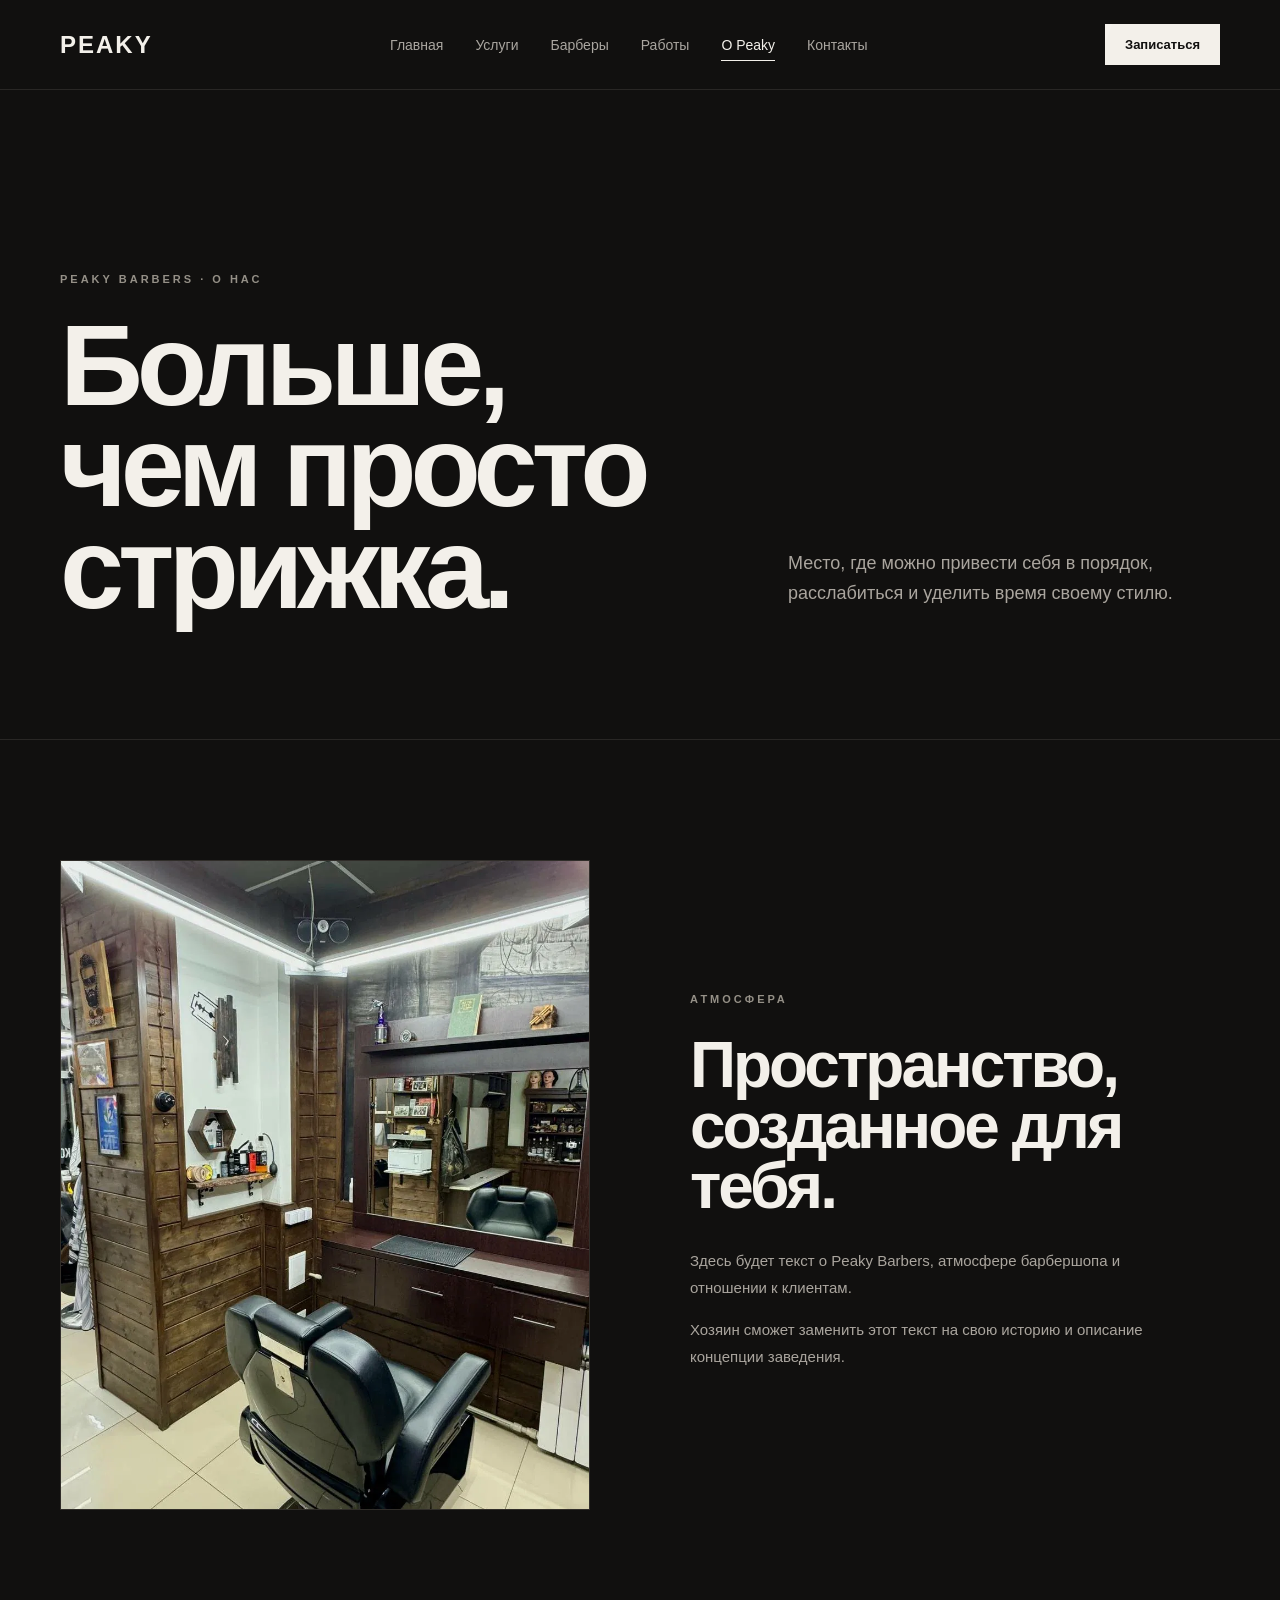
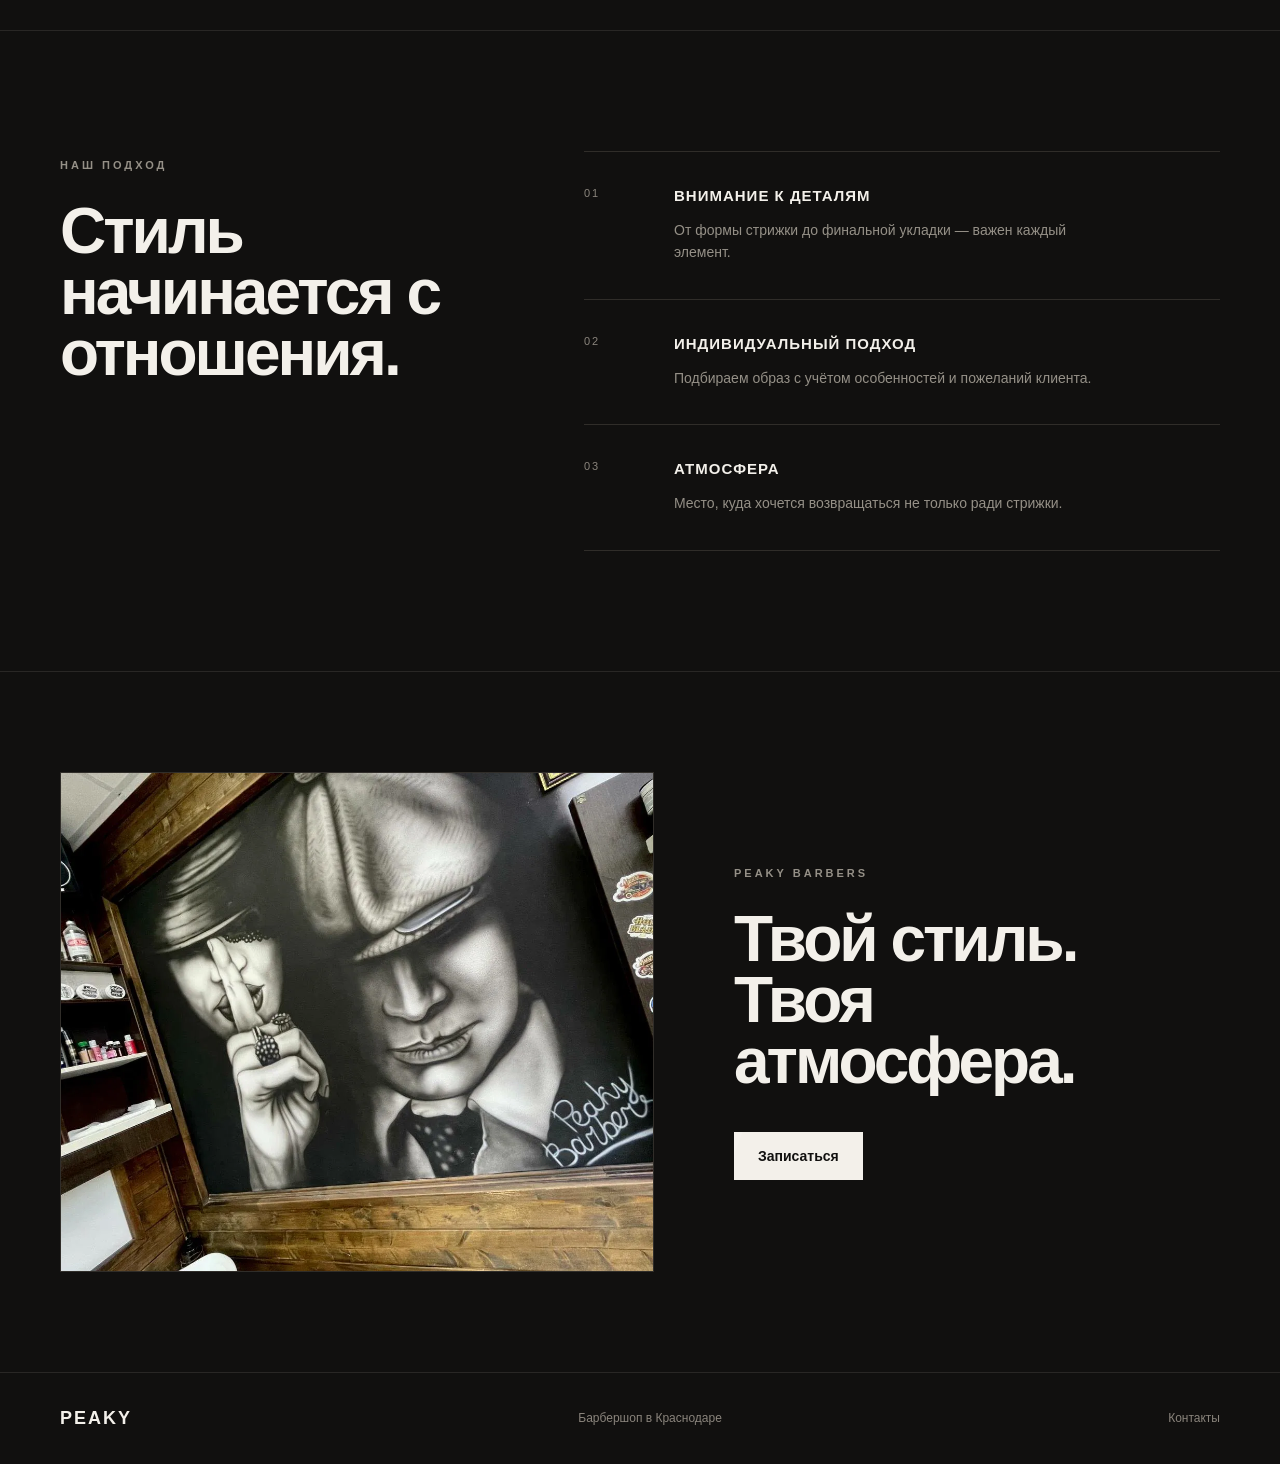
==== commit 389cce55: "Add real photos and Yandex map - Add hero, work examples (haircut, beard, kids), interior and   atmo" ====
--- a/about.html
+++ b/about.html
@@ -72,7 +72,7 @@
     <section class="about-story">
 
         <div class="about-photo">
-            ФОТО ИНТЕРЬЕРА
+            <img class="media-fill" src="images/interior.webp" alt="Интерьер барбершопа Peaky Barbers" width="960" height="1280" loading="lazy" decoding="async">
         </div>
 
         <div class="about-story-content">
@@ -184,7 +184,7 @@
     <section class="about-final">
 
         <div class="about-final-photo">
-            ФОТО PEAKY
+            <img class="media-fill" src="images/atmosphere.webp" alt="Граффити Peaky Barbers на стене барбершопа" width="1280" height="960" loading="lazy" decoding="async">
         </div>
 
         <div class="about-final-content">
--- a/style.css
+++ b/style.css
@@ -185,8 +185,6 @@
 /* HERO IMAGE */
 
 .hero-image {
-    --hero-zoom: 1.35;
-
     position: relative;
 
     width: 100%;
@@ -224,10 +222,8 @@
     height: 100%;
     display: block;
 
-    object-fit: contain;
+    object-fit: cover;
     object-position: center;
-
-    transform: scale(var(--hero-zoom));
 
     transition:
         transform 0.7s ease,
@@ -235,7 +231,7 @@
 }
 
 .hero-image:hover img {
-    transform: scale(calc(var(--hero-zoom) * 1.04));
+    transform: scale(1.04);
 }
 
 /* INTRO */
@@ -1418,38 +1414,36 @@
     border-bottom: 1px solid var(--color-line);
 }
 
-.map-placeholder {
-    min-height: 500px;
-
-    display: flex;
-    flex-direction: column;
-
-    align-items: center;
-    justify-content: center;
+.map-frame {
+    display: block;
+
+    width: 100%;
+    height: 500px;
 
     border: 1px solid var(--color-border);
 
     background: var(--placeholder-bg);
-
-    text-align: center;
-}
-
-.map-placeholder span {
-    color: var(--color-text);
-
+}
+
+.map-link {
+    display: inline-block;
+
+    margin-top: 20px;
+    padding-bottom: 8px;
+
+    border-bottom: 1px solid var(--color-border-hover);
+
+    color: var(--color-text-soft);
     font-size: 13px;
-    font-weight: 700;
-
-    letter-spacing: 4px;
-}
-
-.map-placeholder p {
-    margin: 15px 0 0;
-
-    color: var(--color-text-faint);
-
-    font-size: 11px;
-    letter-spacing: 3px;
+
+    transition:
+        color 0.3s ease,
+        border-color 0.3s ease;
+}
+
+.map-link:hover {
+    color: var(--color-white);
+    border-color: var(--color-white);
 }
 
 /* FINAL */
@@ -1680,15 +1674,9 @@
     }
 
     .hero-image {
-        --hero-zoom: 1;
-
         height: auto;
 
         aspect-ratio: 4 / 3;
-    }
-
-    .hero-image img {
-        object-fit: cover;
     }
 
     /* BARBERS PAGE */
@@ -2023,8 +2011,8 @@
         padding: 20px;
     }
 
-    .map-placeholder {
-        min-height: 350px;
+    .map-frame {
+        height: 350px;
     }
 
     .contact-final {
@@ -2147,23 +2135,38 @@
 
 /* IMAGES */
 
+.work-small,
+.work-photo,
 .about-photo,
 .about-final-photo,
 .barber-page-photo {
+    position: relative;
     overflow: hidden;
 }
 
-.about-photo img,
-.about-final-photo img,
-.barber-page-photo img {
+/* Фото заполняет блок-заглушку целиком */
+
+.media-fill {
+    position: absolute;
+    inset: 0;
+
+    width: 100%;
+    height: 100%;
+
+    display: block;
+
+    object-fit: cover;
+
     transition:
         transform 0.7s ease,
         filter 0.7s ease;
 }
 
-.about-photo:hover img,
-.about-final-photo:hover img,
-.barber-page-photo:hover img {
+.work-small:hover .media-fill,
+.work-item:hover .media-fill,
+.about-photo:hover .media-fill,
+.about-final-photo:hover .media-fill,
+.barber-page-photo:hover .media-fill {
     transform: scale(1.04);
 }
 
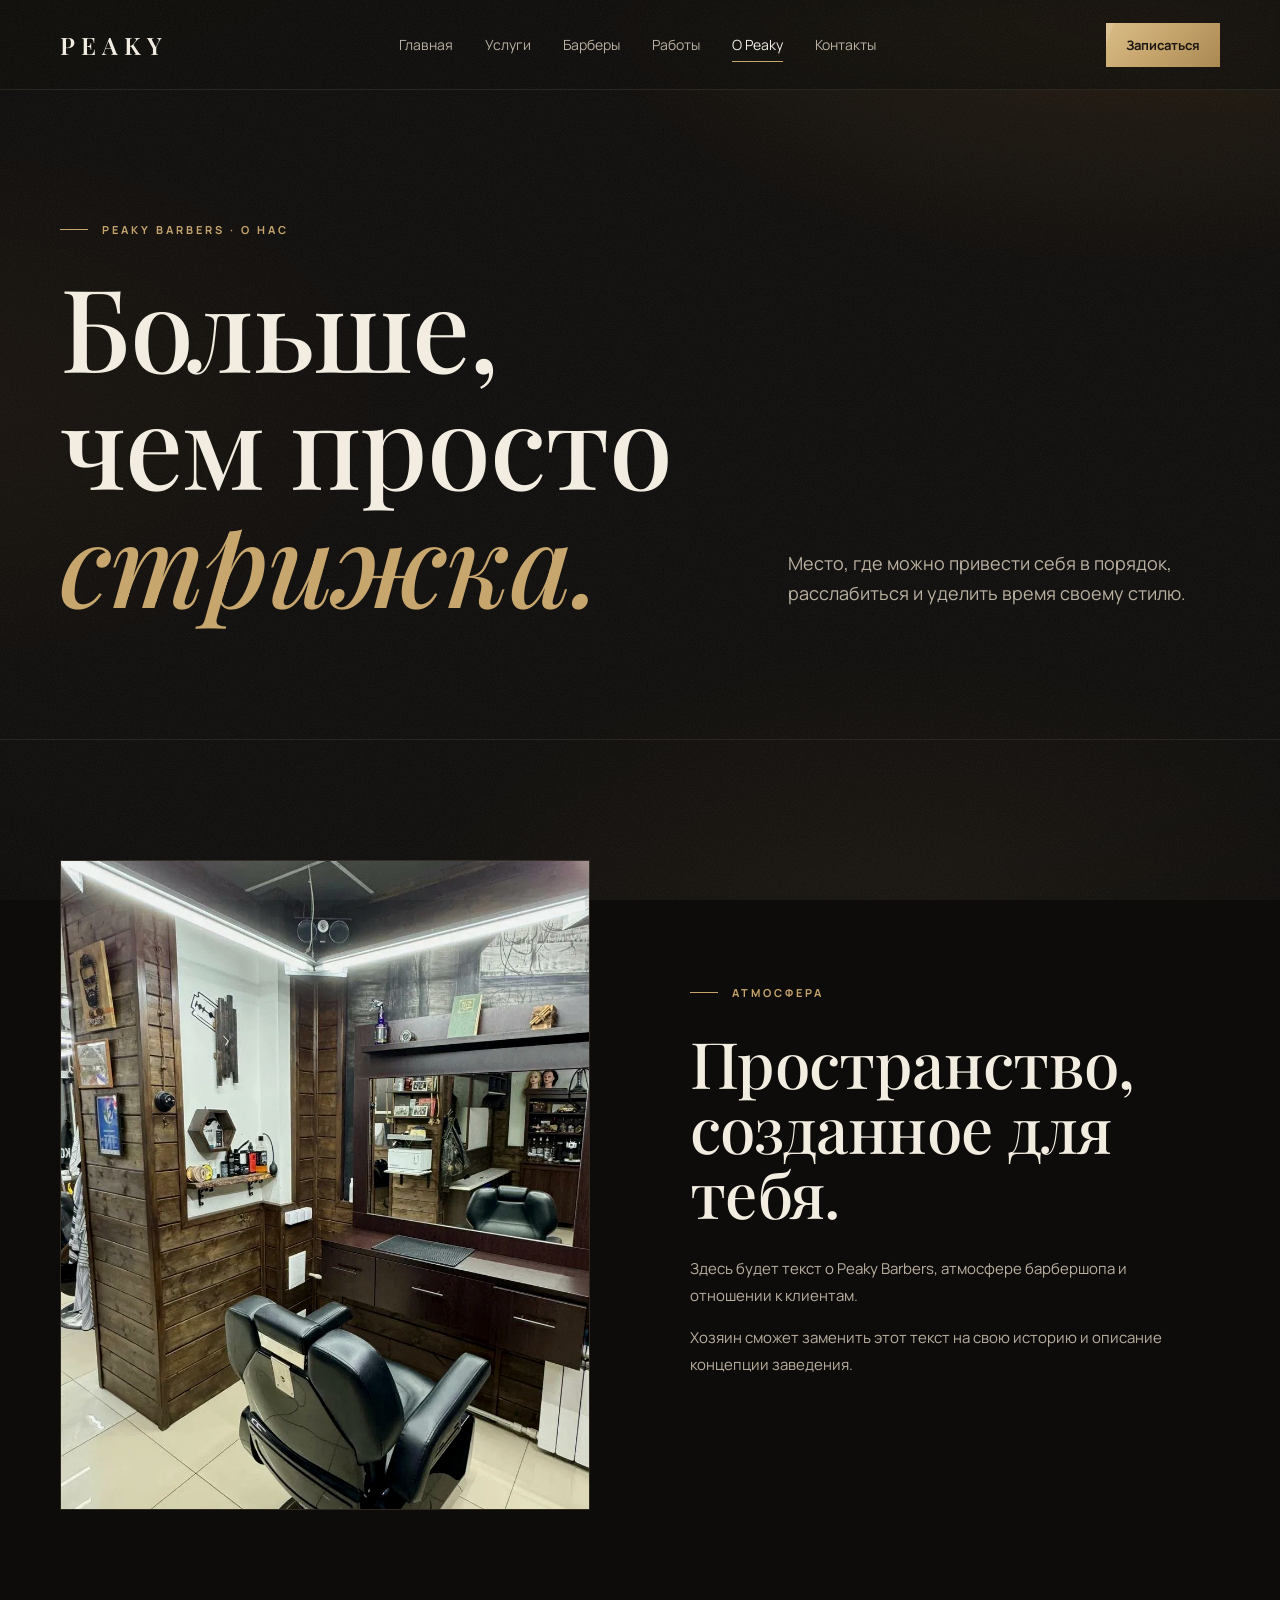
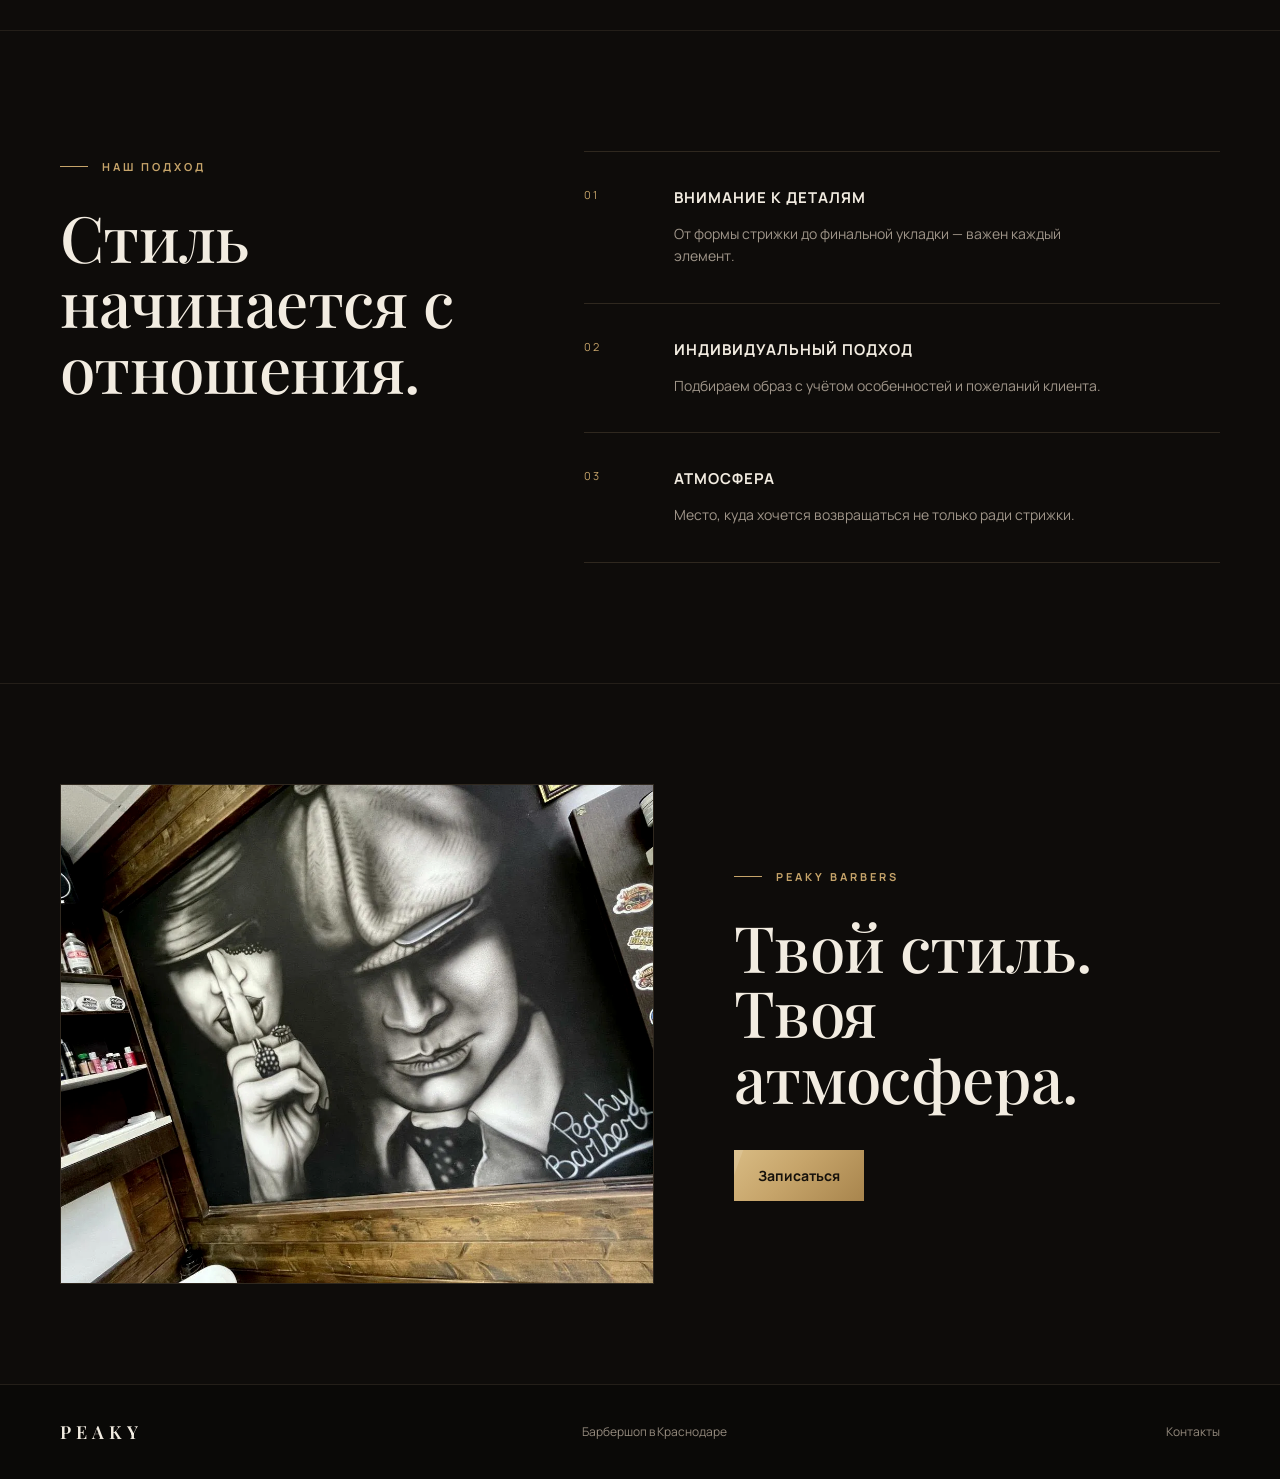
==== commit 8a0e735a: "Premium restyle inspired by the barbershop interior - Warm "tobacco" dark palette taken from the sta" ====
--- a/about.html
+++ b/about.html
@@ -20,6 +20,8 @@
 
     <link rel="icon" href="favicon.svg" type="image/svg+xml">
 
+    <link rel="preload" href="fonts/playfair-display-cyrillic-500-normal.woff2" as="font" type="font/woff2" crossorigin>
+    <link rel="preload" href="fonts/manrope-cyrillic-400-normal.woff2" as="font" type="font/woff2" crossorigin>
     <link rel="stylesheet" href="style.css">
 
 </head>
@@ -56,7 +58,7 @@
             <h1>
                 Больше,<br>
                 чем просто<br>
-                стрижка.
+                <em>стрижка.</em>
             </h1>
 
         </div>
--- a/style.css
+++ b/style.css
@@ -1,19 +1,156 @@
+/* FONTS (SIL Open Font License, see fonts/) */
+
+@font-face {
+    font-family: "Playfair Display";
+    font-style: normal;
+    font-weight: 500;
+    font-display: swap;
+    src: url("fonts/playfair-display-cyrillic-500-normal.woff2") format("woff2");
+    unicode-range: U+0301, U+0400-045F, U+0490-0491, U+04B0-04B1, U+2116;
+}
+
+@font-face {
+    font-family: "Playfair Display";
+    font-style: normal;
+    font-weight: 500;
+    font-display: swap;
+    src: url("fonts/playfair-display-latin-500-normal.woff2") format("woff2");
+    unicode-range: U+0000-00FF, U+0131, U+0152-0153, U+02BB-02BC, U+02C6, U+02DA, U+02DC, U+0304, U+0308, U+0329, U+2000-206F, U+20AC, U+2122, U+2191, U+2193, U+2212, U+2215, U+FEFF, U+FFFD, U+20BD;
+}
+
+@font-face {
+    font-family: "Playfair Display";
+    font-style: italic;
+    font-weight: 500;
+    font-display: swap;
+    src: url("fonts/playfair-display-cyrillic-500-italic.woff2") format("woff2");
+    unicode-range: U+0301, U+0400-045F, U+0490-0491, U+04B0-04B1, U+2116;
+}
+
+@font-face {
+    font-family: "Playfair Display";
+    font-style: italic;
+    font-weight: 500;
+    font-display: swap;
+    src: url("fonts/playfair-display-latin-500-italic.woff2") format("woff2");
+    unicode-range: U+0000-00FF, U+0131, U+0152-0153, U+02BB-02BC, U+02C6, U+02DA, U+02DC, U+0304, U+0308, U+0329, U+2000-206F, U+20AC, U+2122, U+2191, U+2193, U+2212, U+2215, U+FEFF, U+FFFD, U+20BD;
+}
+
+@font-face {
+    font-family: "Playfair Display";
+    font-style: normal;
+    font-weight: 600;
+    font-display: swap;
+    src: url("fonts/playfair-display-cyrillic-600-normal.woff2") format("woff2");
+    unicode-range: U+0301, U+0400-045F, U+0490-0491, U+04B0-04B1, U+2116;
+}
+
+@font-face {
+    font-family: "Playfair Display";
+    font-style: normal;
+    font-weight: 600;
+    font-display: swap;
+    src: url("fonts/playfair-display-latin-600-normal.woff2") format("woff2");
+    unicode-range: U+0000-00FF, U+0131, U+0152-0153, U+02BB-02BC, U+02C6, U+02DA, U+02DC, U+0304, U+0308, U+0329, U+2000-206F, U+20AC, U+2122, U+2191, U+2193, U+2212, U+2215, U+FEFF, U+FFFD, U+20BD;
+}
+
+@font-face {
+    font-family: "Manrope";
+    font-style: normal;
+    font-weight: 400;
+    font-display: swap;
+    src: url("fonts/manrope-cyrillic-400-normal.woff2") format("woff2");
+    unicode-range: U+0301, U+0400-045F, U+0490-0491, U+04B0-04B1, U+2116;
+}
+
+@font-face {
+    font-family: "Manrope";
+    font-style: normal;
+    font-weight: 400;
+    font-display: swap;
+    src: url("fonts/manrope-latin-400-normal.woff2") format("woff2");
+    unicode-range: U+0000-00FF, U+0131, U+0152-0153, U+02BB-02BC, U+02C6, U+02DA, U+02DC, U+0304, U+0308, U+0329, U+2000-206F, U+20AC, U+2122, U+2191, U+2193, U+2212, U+2215, U+FEFF, U+FFFD, U+20BD;
+}
+
+@font-face {
+    font-family: "Manrope";
+    font-style: normal;
+    font-weight: 500;
+    font-display: swap;
+    src: url("fonts/manrope-cyrillic-500-normal.woff2") format("woff2");
+    unicode-range: U+0301, U+0400-045F, U+0490-0491, U+04B0-04B1, U+2116;
+}
+
+@font-face {
+    font-family: "Manrope";
+    font-style: normal;
+    font-weight: 500;
+    font-display: swap;
+    src: url("fonts/manrope-latin-500-normal.woff2") format("woff2");
+    unicode-range: U+0000-00FF, U+0131, U+0152-0153, U+02BB-02BC, U+02C6, U+02DA, U+02DC, U+0304, U+0308, U+0329, U+2000-206F, U+20AC, U+2122, U+2191, U+2193, U+2212, U+2215, U+FEFF, U+FFFD, U+20BD;
+}
+
+@font-face {
+    font-family: "Manrope";
+    font-style: normal;
+    font-weight: 600;
+    font-display: swap;
+    src: url("fonts/manrope-cyrillic-600-normal.woff2") format("woff2");
+    unicode-range: U+0301, U+0400-045F, U+0490-0491, U+04B0-04B1, U+2116;
+}
+
+@font-face {
+    font-family: "Manrope";
+    font-style: normal;
+    font-weight: 600;
+    font-display: swap;
+    src: url("fonts/manrope-latin-600-normal.woff2") format("woff2");
+    unicode-range: U+0000-00FF, U+0131, U+0152-0153, U+02BB-02BC, U+02C6, U+02DA, U+02DC, U+0304, U+0308, U+0329, U+2000-206F, U+20AC, U+2122, U+2191, U+2193, U+2212, U+2215, U+FEFF, U+FFFD, U+20BD;
+}
+
+@font-face {
+    font-family: "Manrope";
+    font-style: normal;
+    font-weight: 700;
+    font-display: swap;
+    src: url("fonts/manrope-cyrillic-700-normal.woff2") format("woff2");
+    unicode-range: U+0301, U+0400-045F, U+0490-0491, U+04B0-04B1, U+2116;
+}
+
+@font-face {
+    font-family: "Manrope";
+    font-style: normal;
+    font-weight: 700;
+    font-display: swap;
+    src: url("fonts/manrope-latin-700-normal.woff2") format("woff2");
+    unicode-range: U+0000-00FF, U+0131, U+0152-0153, U+02BB-02BC, U+02C6, U+02DA, U+02DC, U+0304, U+0308, U+0329, U+2000-206F, U+20AC, U+2122, U+2191, U+2193, U+2212, U+2215, U+FEFF, U+FFFD, U+20BD;
+}
+
 :root {
-    --color-bg: #11100f;
-    --color-surface: #171614;
-
-    --color-text: #f3f0ea;
-    --color-white: #ffffff;
-    --color-text-soft: #aaa59e;
-    --color-text-muted: #959087;
-    --color-text-faint: #8a847c;
-
-    --color-line: #292725;
-    --color-border: #302d29;
-    --color-border-strong: #3a3733;
-    --color-border-hover: #55514c;
-
-    --placeholder-bg: linear-gradient(145deg, #2a2723, #171614);
+    /* Тёплый «табачный» тёмный, как морёное дерево в зале */
+    --color-bg: #0e0c0a;
+    --color-surface: #17130f;
+
+    --color-text: #f2ece1;
+    --color-white: #fffaf2;
+    --color-text-soft: #b8ae9f;
+    --color-text-muted: #a0968a;
+    --color-text-faint: #948a7d;
+
+    /* Латунь — бритвы, фурнитура, 1920-е */
+    --color-accent: #c6a46a;
+    --color-accent-strong: #dcc08a;
+    --color-accent-soft: rgba(198, 164, 106, 0.12);
+
+    --color-line: #241f19;
+    --color-border: #2f281f;
+    --color-border-strong: #3d3428;
+    --color-border-hover: #7a6440;
+
+    --placeholder-bg: linear-gradient(145deg, #2a231b, #14110d);
+
+    --font-display: "Playfair Display", Georgia, "Times New Roman", serif;
+    --font-body: "Manrope", "Helvetica Neue", Arial, sans-serif;
 }
 
 * {
@@ -22,13 +159,78 @@
 
 html {
     scroll-behavior: smooth;
+
+    background: var(--color-bg);
 }
 
 body {
+    position: relative;
+
     margin: 0;
-    background: var(--color-bg);
+
     color: var(--color-text);
-    font-family: Arial, sans-serif;
+    font-family: var(--font-body);
+
+    -webkit-font-smoothing: antialiased;
+}
+
+/* Фон: тёплый свет ламп и мягкая виньетка */
+
+body::before {
+    content: "";
+
+    position: fixed;
+    inset: 0;
+    z-index: -1;
+
+    pointer-events: none;
+
+    background:
+        radial-gradient(ellipse 70% 55% at 88% -5%, rgba(214, 150, 72, 0.13), transparent 65%),
+        radial-gradient(ellipse 55% 45% at -5% 45%, rgba(150, 95, 45, 0.08), transparent 70%),
+        radial-gradient(ellipse 60% 50% at 70% 105%, rgba(198, 164, 106, 0.06), transparent 70%),
+        radial-gradient(ellipse 120% 90% at 50% 50%, transparent 55%, rgba(0, 0, 0, 0.55) 100%);
+}
+
+/* Плёночное зерно поверх всего сайта */
+
+body::after {
+    content: "";
+
+    position: fixed;
+    inset: 0;
+    z-index: 9000;
+
+    pointer-events: none;
+
+    opacity: 0.07;
+
+    background-image: url("data:image/svg+xml,%3Csvg xmlns='http://www.w3.org/2000/svg' width='220' height='220'%3E%3Cfilter id='n'%3E%3CfeTurbulence type='fractalNoise' baseFrequency='0.85' numOctaves='3' stitchTiles='stitch'/%3E%3CfeColorMatrix values='0 0 0 0 1 0 0 0 0 1 0 0 0 0 1 0 0 0 0.9 0'/%3E%3C/filter%3E%3Crect width='100%25' height='100%25' filter='url(%23n)'/%3E%3C/svg%3E");
+}
+
+h1,
+h2,
+.service-price,
+.price-value {
+    font-variant-numeric: lining-nums;
+}
+
+h1,
+h2 {
+    font-family: var(--font-display);
+    font-weight: 500;
+    letter-spacing: -0.01em;
+}
+
+h1 em,
+h2 em {
+    font-style: italic;
+    color: var(--color-accent);
+}
+
+::selection {
+    background: var(--color-accent);
+    color: var(--color-bg);
 }
 
 a {
@@ -37,7 +239,7 @@
 }
 
 :focus-visible {
-    outline: 2px solid var(--color-text);
+    outline: 2px solid var(--color-accent);
     outline-offset: 3px;
 }
 
@@ -56,12 +258,26 @@
     justify-content: space-between;
 
     border-bottom: 1px solid var(--color-line);
+
+    position: sticky;
+
+    top: 0;
+
+    z-index: 100;
+
+    background: rgba(14, 12, 10, 0.78);
+
+    backdrop-filter: blur(14px);
+
+    -webkit-backdrop-filter: blur(14px);
 }
 
 .logo {
     font-size: 24px;
-    font-weight: 800;
-    letter-spacing: 2px;
+    font-weight: 600;
+    letter-spacing: 6px;
+
+    font-family: var(--font-display);
 }
 
 .nav {
@@ -71,7 +287,7 @@
 }
 
 .nav a {
-    color: #aaa6a0;
+    color: var(--color-text-soft);
     font-size: 14px;
     transition: color 0.3s ease;
 }
@@ -83,8 +299,8 @@
 .header-button {
     padding: 13px 20px;
 
-    background: var(--color-text);
-    color: var(--color-bg);
+    background: linear-gradient(135deg, #d8bb83 0%, #c6a46a 45%, #a8854d 100%);
+    color: #16110b;
 
     font-size: 13px;
     font-weight: 700;
@@ -95,7 +311,9 @@
 
 .header-button:hover {
     transform: translateY(-2px);
-    background: var(--color-white);
+    background: linear-gradient(135deg, #e6cd9b 0%, #d3b37a 45%, #b8955b 100%);
+
+    box-shadow: 0 10px 30px rgba(198, 164, 106, 0.18);
 }
 /* HERO */
 
@@ -117,18 +335,23 @@
 .hero-label {
     margin: 0 0 25px;
 
-    color: #a39d94;
+    color: var(--color-accent);
     font-size: 12px;
     font-weight: 700;
     letter-spacing: 3px;
+
+    display: flex;
+
+    align-items: center;
+
+    gap: 14px;
 }
 
 .hero h1 {
     margin: 0;
 
     font-size: clamp(52px, 6vw, 88px);
-    line-height: 0.95;
-    letter-spacing: -4.5px;
+    line-height: 1.02;
     font-weight: 700;
     max-width:650px;
 }
@@ -162,24 +385,28 @@
 }
 
 .button-light {
-    background: var(--color-text);
-    color: var(--color-bg);
+    background: linear-gradient(135deg, #d8bb83 0%, #c6a46a 45%, #a8854d 100%);
+    color: #16110b;
 }
 
 .button-light:hover {
-    background: var(--color-white);
+    background: linear-gradient(135deg, #e6cd9b 0%, #d3b37a 45%, #b8955b 100%);
     transform: translateY(-3px);
+
+    box-shadow: 0 10px 30px rgba(198, 164, 106, 0.18);
 }
 
 .button-outline {
-    border: 1px solid var(--color-border-hover);
+    border: 1px solid rgba(198, 164, 106, 0.45);
     color: var(--color-text);
 }
 
 .button-outline:hover {
-    background: var(--color-text);
-    color: var(--color-bg);
+    background: var(--color-accent);
+    color: #16110b;
     transform: translateY(-3px);
+
+    border-color: var(--color-accent);
 }
 
 /* HERO IMAGE */
@@ -203,18 +430,32 @@
         0 0 0 1px rgba(255, 255, 255, 0.04);
 }
 
+.hero-image::before {
+    content: "";
+
+    position: absolute;
+    inset: 14px;
+    z-index: 1;
+
+    pointer-events: none;
+
+    border: 1px solid rgba(220, 192, 138, 0.35);
+}
+
 .hero-image::after {
     content: "PEAKY";
     position: absolute;
-    bottom: 25px;
-    left: 25px;
-
-    color: var(--color-white);
+    bottom: 32px;
+    left: 34px;
+
+    color: var(--color-accent-strong);
     font-size: 11px;
     letter-spacing: 4px;
     font-weight: 700;
 
     opacity: 0.8;
+
+    z-index: 1;
 }
 
 .hero-image img {
@@ -228,6 +469,8 @@
     transition:
         transform 0.7s ease,
         filter 0.7s ease;
+
+    filter: saturate(0.9) contrast(1.05);
 }
 
 .hero-image:hover img {
@@ -235,6 +478,12 @@
 }
 
 /* INTRO */
+
+.services-preview,
+.barbers-preview,
+.price-section {
+    background: linear-gradient(180deg, rgba(198, 164, 106, 0.035), rgba(198, 164, 106, 0) 55%);
+}
 
 .intro,
 .services-preview,
@@ -251,13 +500,31 @@
     gap: 60px;
 }
 
+.section-label::before,
+.hero-label::before {
+    content: "";
+
+    width: 28px;
+    height: 1px;
+
+    flex-shrink: 0;
+
+    background: var(--color-accent);
+}
+
 .section-label {
     margin: 8px 0 0;
 
-    color: var(--color-text-muted);
+    color: var(--color-accent);
     font-size: 11px;
     font-weight: 700;
     letter-spacing: 3px;
+
+    display: flex;
+
+    align-items: center;
+
+    gap: 14px;
 }
 
 .intro h2 {
@@ -265,7 +532,6 @@
 
     font-size: clamp(40px, 5vw, 68px);
     line-height: 1;
-    letter-spacing: -3px;
 }
 
 .intro-content {
@@ -295,7 +561,7 @@
 }
 
 .feature-number {
-    color: var(--color-text-muted);
+    color: var(--color-accent);
     font-size: 11px;
     letter-spacing: 2px;
 }
@@ -315,7 +581,6 @@
     line-height: 1.6;
 }
 /* SERVICES PREVIEW */
-
 
 .services-heading,
 .works-heading,
@@ -336,11 +601,11 @@
 
     font-size: clamp(40px, 5vw, 68px);
     line-height: 1;
-    letter-spacing: -3px;
 }
 
 .services-link,
 .works-link,
+.reviews-link,
 .barbers-link {
     padding-bottom: 8px;
 
@@ -355,6 +620,7 @@
 
 .services-link:hover,
 .works-link:hover,
+.reviews-link:hover,
 .barbers-link:hover {
     color: var(--color-white);
     border-color: var(--color-white);
@@ -396,13 +662,13 @@
 }
 
 .service-card:hover {
-    background: #181715;
+    background: var(--color-accent-soft);
     transform: translateY(-4px);
     box-shadow: 0 12px 30px rgba(0, 0, 0, 0.18);
 }
 
 .service-number {
-    color: var(--color-text-muted);
+    color: var(--color-accent);
     font-size: 11px;
     letter-spacing: 2px;
 }
@@ -424,10 +690,12 @@
 }
 
 .service-price {
-    color: var(--color-text);
+    color: var(--color-accent-strong);
     font-size: 18px;
     font-weight: 600;
     white-space: nowrap;
+
+    font-family: var(--font-display);
 }
 
 .services-note {
@@ -437,11 +705,6 @@
     font-size: 11px;
 }
 /* WORKS PREVIEW */
-
-
-
-
-
 
 /* WORKS GRID */
 
@@ -519,28 +782,30 @@
 }
 /* REVIEWS */
 
-
-
-
-.reviews-rating {
-    display: flex;
-    align-items: flex-end;
-    gap: 15px;
-}
-
-.reviews-rating strong {
-    font-size: 42px;
-    line-height: 1;
-}
-
-.reviews-rating span {
-    color: var(--color-text-muted);
-    font-size: 12px;
-}
-
-/* REVIEW CARDS */
-
-.reviews-grid {
+.reviews-widget {
+    margin-top: 80px;
+    max-width: 760px;
+    height: 800px;
+
+    overflow: hidden;
+
+    border: 1px solid var(--color-border);
+}
+
+.reviews-widget iframe {
+    display: block;
+
+    width: 100%;
+    height: 100%;
+
+    border: 0;
+}
+
+/* BARBERS */
+
+/* BARBER CARDS */
+
+.barbers-grid {
     margin-top: 80px;
 
     display: grid;
@@ -548,90 +813,6 @@
     gap: 20px;
 }
 
-.review-card {
-    min-height: 300px;
-    padding: 34px;
-
-    display: flex;
-    flex-direction: column;
-    justify-content: space-between;
-
-    position: relative;
-    overflow: hidden;
-
-    border: 1px solid var(--color-border);
-    background: var(--color-surface);
-
-    transition:
-        transform 0.4s ease,
-        background 0.4s ease,
-        border-color 0.4s ease,
-        box-shadow 0.4s ease;
-}
-.review-card:hover {
-    transform: translateY(-5px);
-    background: #1b1a18;
-    border-color: #4a4641;
-    box-shadow: 0 18px 40px rgba(0, 0, 0, 0.22);
-}
-
-.review-mark {
-    color: var(--color-text-muted);
-    font-size: 46px;
-    line-height: 0.8;
-    opacity: 0.7;
-
-    transition:
-        transform 0.4s ease,
-        opacity 0.4s ease;
-}
-.review-card:hover .review-mark {
-    transform: translateY(-3px);
-    opacity: 1;
-}
-
-.review-card p {
-    margin: 30px 0;
-
-    color: #c1bcb5;
-    font-size: 16px;
-    line-height: 1.7;
-    letter-spacing: 0.1px;
-}
-
-.review-author {
-    display: flex;
-    flex-direction: column;
-    gap: 6px;
-}
-
-.review-author strong {
-    font-size: 11px;
-    letter-spacing: 2px;
-    font-weight:700;
-}
-
-.review-author span {
-    color: var(--color-text-faint);
-    font-size: 11px;
-}
-/* BARBERS */
-
-
-
-
-
-
-/* BARBER CARDS */
-
-.barbers-grid {
-    margin-top: 80px;
-
-    display: grid;
-    grid-template-columns: repeat(3, 1fr);
-    gap: 20px;
-}
-
 .barber-card {
     display: block;
 }
@@ -685,7 +866,7 @@
 }
 
 .barber-info > span {
-    color: var(--color-text-faint);
+    color: var(--color-accent);
     font-size: 11px;
     letter-spacing: 2px;
 }
@@ -729,7 +910,6 @@
 
     font-size: clamp(42px, 5vw, 68px);
     line-height: 1;
-    letter-spacing: -3px;
 }
 
 .about-text {
@@ -775,8 +955,7 @@
     margin: 25px 0 40px;
 
     font-size: clamp(46px, 6vw, 82px);
-    line-height: 0.95;
-    letter-spacing: -4px;
+    line-height: 1.02;
 }
 
 .contact-button {
@@ -784,8 +963,8 @@
 
     padding: 16px 28px;
 
-    background: var(--color-text);
-    color: var(--color-bg);
+    background: linear-gradient(135deg, #d8bb83 0%, #c6a46a 45%, #a8854d 100%);
+    color: #16110b;
 
     font-size: 13px;
     font-weight: 700;
@@ -795,8 +974,10 @@
 }
 
 .contact-button:hover {
-    background: var(--color-white);
+    background: linear-gradient(135deg, #e6cd9b 0%, #d3b37a 45%, #b8955b 100%);
     transform: translateY(-3px);
+
+    box-shadow: 0 10px 30px rgba(198, 164, 106, 0.18);
 }
 
 /* CONTACT INFO */
@@ -867,10 +1048,8 @@
     margin: 30px 0 0;
 
     font-size: clamp(64px, 9vw, 130px);
-    line-height: 0.88;
-    letter-spacing: -6px;
-}
-
+    line-height: 1.02;
+}
 
 /* PRICE */
 
@@ -923,7 +1102,7 @@
 }
 
 .price-number {
-    color: var(--color-text-faint);
+    color: var(--color-accent);
 
     font-size: 11px;
     letter-spacing: 2px;
@@ -948,12 +1127,14 @@
 }
 
 .price-value {
-    color: var(--color-text);
+    color: var(--color-accent-strong);
 
     font-size: 20px;
     font-weight: 600;
 
     white-space: nowrap;
+
+    font-family: var(--font-display);
 }
 
 .price-note {
@@ -978,7 +1159,6 @@
     align-items: end;
 }
 
-
 .offers-description {
     max-width: 430px;
 
@@ -1008,7 +1188,7 @@
 
     border: 1px solid var(--color-border);
 
-    background: var(--color-surface);
+    background: linear-gradient(160deg, #1b1611, #120f0c);
 
     transition: transform 0.3s ease,
                 border-color 0.3s ease;
@@ -1020,7 +1200,7 @@
 }
 
 .offer-number {
-    color: var(--color-text-faint);
+    color: var(--color-accent);
 
     font-size: 11px;
     letter-spacing: 2px;
@@ -1048,8 +1228,6 @@
     letter-spacing: 2px;
 }
 /* BARBERS PAGE */
-
-
 
 .services-page-description,
 .barbers-page-description,
@@ -1115,7 +1293,7 @@
 }
 
 .barber-page-number {
-    color: var(--color-text-faint);
+    color: var(--color-accent);
 
     font-size: 11px;
     letter-spacing: 2px;
@@ -1126,7 +1304,6 @@
 
     font-size: clamp(34px, 4vw, 56px);
     line-height: 1;
-    letter-spacing: -2px;
 }
 
 .barber-page-info > div > p {
@@ -1145,9 +1322,6 @@
     line-height: 1.7;
 }
 /* WORKS PAGE */
-
-
-
 
 /* GALLERY */
 
@@ -1195,7 +1369,7 @@
 }
 
 .work-caption span {
-    color: var(--color-text-faint);
+    color: var(--color-accent);
 
     font-size: 11px;
     letter-spacing: 2px;
@@ -1225,8 +1399,7 @@
     margin: 30px 0 0;
 
     font-size: clamp(64px, 9vw, 130px);
-    line-height: 0.88;
-    letter-spacing: -6px;
+    line-height: 1.02;
 }
 
 .about-page-intro {
@@ -1260,8 +1433,7 @@
     margin: 30px 0;
 
     font-size: clamp(42px, 5vw, 70px);
-    line-height: 0.95;
-    letter-spacing: -3px;
+    line-height: 1.02;
 }
 
 .about-story-content > p:not(.section-label) {
@@ -1289,8 +1461,7 @@
     margin: 30px 0 0;
 
     font-size: clamp(42px, 5vw, 70px);
-    line-height: 0.95;
-    letter-spacing: -3px;
+    line-height: 1.02;
 }
 
 .about-values-list {
@@ -1308,7 +1479,7 @@
 }
 
 .about-value > span {
-    color: var(--color-text-faint);
+    color: var(--color-accent);
 
     font-size: 11px;
     letter-spacing: 2px;
@@ -1368,8 +1539,7 @@
     margin: 30px 0 40px;
 
     font-size: clamp(42px, 5vw, 70px);
-    line-height: 0.95;
-    letter-spacing: -3px;
+    line-height: 1.02;
 }
 /* CONTACTS PAGE */
 
@@ -1391,14 +1561,13 @@
     margin: 30px 0 0;
 
     font-size: clamp(64px, 9vw, 130px);
-    line-height: 0.88;
-    letter-spacing: -6px;
+    line-height: 1.02;
 }
 
 .contact-description {
     max-width: 430px;
 
-    margin: 30px 0 0;
+    margin: 30px 0 35px;
 
     color: var(--color-text-soft);
 
@@ -1465,8 +1634,7 @@
     margin: 30px 0 0;
 
     font-size: clamp(50px, 6vw, 90px);
-    line-height: 0.9;
-    letter-spacing: -4px;
+    line-height: 1.02;
 }
 
 /* FOOTER */
@@ -1484,15 +1652,19 @@
     color: var(--color-text-faint);
 
     font-size: 12px;
+
+    background: rgba(0, 0, 0, 0.25);
 }
 
 .footer-logo {
     color: var(--color-text);
 
     font-size: 18px;
-    font-weight: 700;
-
-    letter-spacing: 2px;
+    font-weight: 600;
+
+    letter-spacing: 5px;
+
+    font-family: var(--font-display);
 }
 
 .footer p {
@@ -1614,6 +1786,8 @@
     /* HEADER */
 
     .header {
+        position: relative;
+
         min-height: auto;
 
         padding: 20px;
@@ -1731,7 +1905,6 @@
     .barbers-page-hero h1,
     .works-page-hero h1 {
         font-size: clamp(48px, 14vw, 75px);
-        letter-spacing: -3px;
     }
 
     .intro-top,
@@ -1752,7 +1925,7 @@
 
     .services-grid,
     .works-grid,
-    .reviews-grid,
+    .reviews-widget,
     .barbers-grid,
     .price-list,
     .offers-grid {
@@ -1794,7 +1967,6 @@
 
     .services-grid,
     .works-grid,
-    .reviews-grid,
     .barbers-grid,
     .offers-grid,
     .works-gallery {
@@ -1805,6 +1977,10 @@
         gap: 20px;
     }
 
+    .reviews-widget {
+        height: 640px;
+    }
+
     .intro-content {
         grid-template-columns: 1fr;
         gap: 50px;
@@ -1842,8 +2018,6 @@
 
     .hero h1 {
         font-size: clamp(48px, 15vw, 70px);
-
-        letter-spacing: -3px;
     }
 
     .hero-description {
@@ -1876,7 +2050,6 @@
     .about-content h2 {
         font-size: 36px;
         line-height: 1.05;
-        letter-spacing: -2px;
     }
 
     .about-text {
@@ -1910,8 +2083,6 @@
 
     .about-page-hero h1 {
         font-size: clamp(50px, 15vw, 75px);
-
-        letter-spacing: -4px;
     }
 
     .about-page-intro {
@@ -1999,8 +2170,6 @@
 
     .contact-intro h1 {
         font-size: clamp(50px, 15vw, 75px);
-
-        letter-spacing: -4px;
     }
 
     .contact-description {
@@ -2124,7 +2293,7 @@
     width: 0;
     height: 1px;
 
-    background: var(--color-text);
+    background: var(--color-accent);
 
     transition: width 0.3s ease;
 }
@@ -2160,6 +2329,8 @@
     transition:
         transform 0.7s ease,
         filter 0.7s ease;
+
+    filter: saturate(0.88) contrast(1.05);
 }
 
 .work-small:hover .media-fill,
@@ -2168,6 +2339,7 @@
 .about-final-photo:hover .media-fill,
 .barber-page-photo:hover .media-fill {
     transform: scale(1.04);
+    filter: saturate(1) contrast(1.05);
 }
 
 /* CARDS */
@@ -2275,9 +2447,9 @@
 
     padding: 55px 50px 45px;
 
-    background: #151412;
-
-    border: 1px solid var(--color-border);
+    background: linear-gradient(160deg, #1c1712, #110e0b);
+
+    border: 1px solid var(--color-border-strong);
 
     box-shadow:
         0 30px 80px rgba(0, 0, 0, 0.55);
@@ -2332,7 +2504,7 @@
 .booking-label {
     margin: 0 0 22px;
 
-    color: #a39d94;
+    color: var(--color-accent);
 
     font-size: 11px;
     font-weight: 700;
@@ -2347,9 +2519,7 @@
 
     font-size: clamp(38px, 5vw, 54px);
 
-    line-height: 0.98;
-
-    letter-spacing: -2px;
+    line-height: 1.02;
 }
 
 .booking-text {
@@ -2410,7 +2580,7 @@
 .booking-action:hover {
     transform: translateY(-3px);
 
-    border-color: var(--color-border-hover);
+    border-color: var(--color-accent);
 
     background: #211f1c;
 }
@@ -2559,13 +2729,13 @@
     width: 52px;
     height: 52px;
 
-    border: 1px solid rgba(255, 255, 255, 0.18);
+    border: 1px solid rgba(198, 164, 106, 0.4);
     border-radius: 50%;
 
-    background: rgba(255, 255, 255, 0.08);
+    background: rgba(14, 12, 10, 0.6);
     backdrop-filter: blur(10px);
 
-    color: var(--color-white);
+    color: var(--color-accent-strong);
     font-size: 24px;
 
     display: flex;
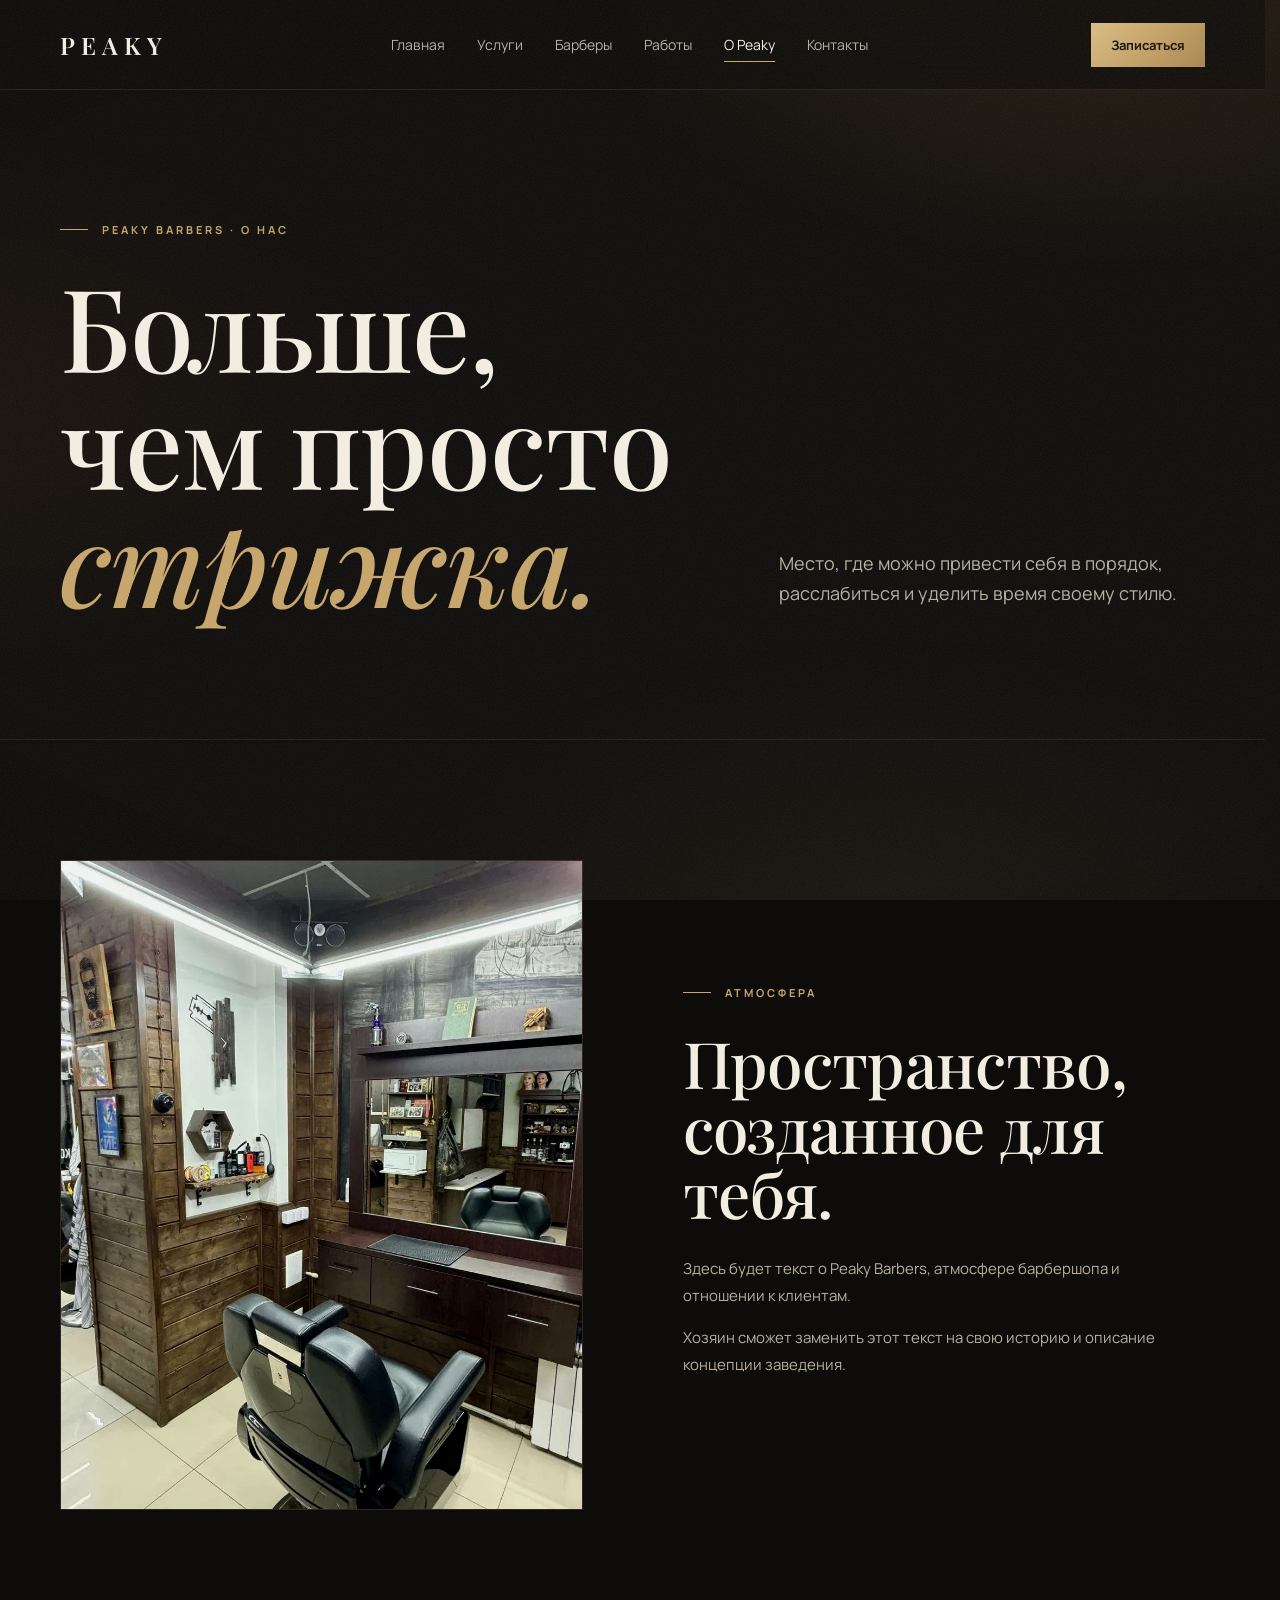
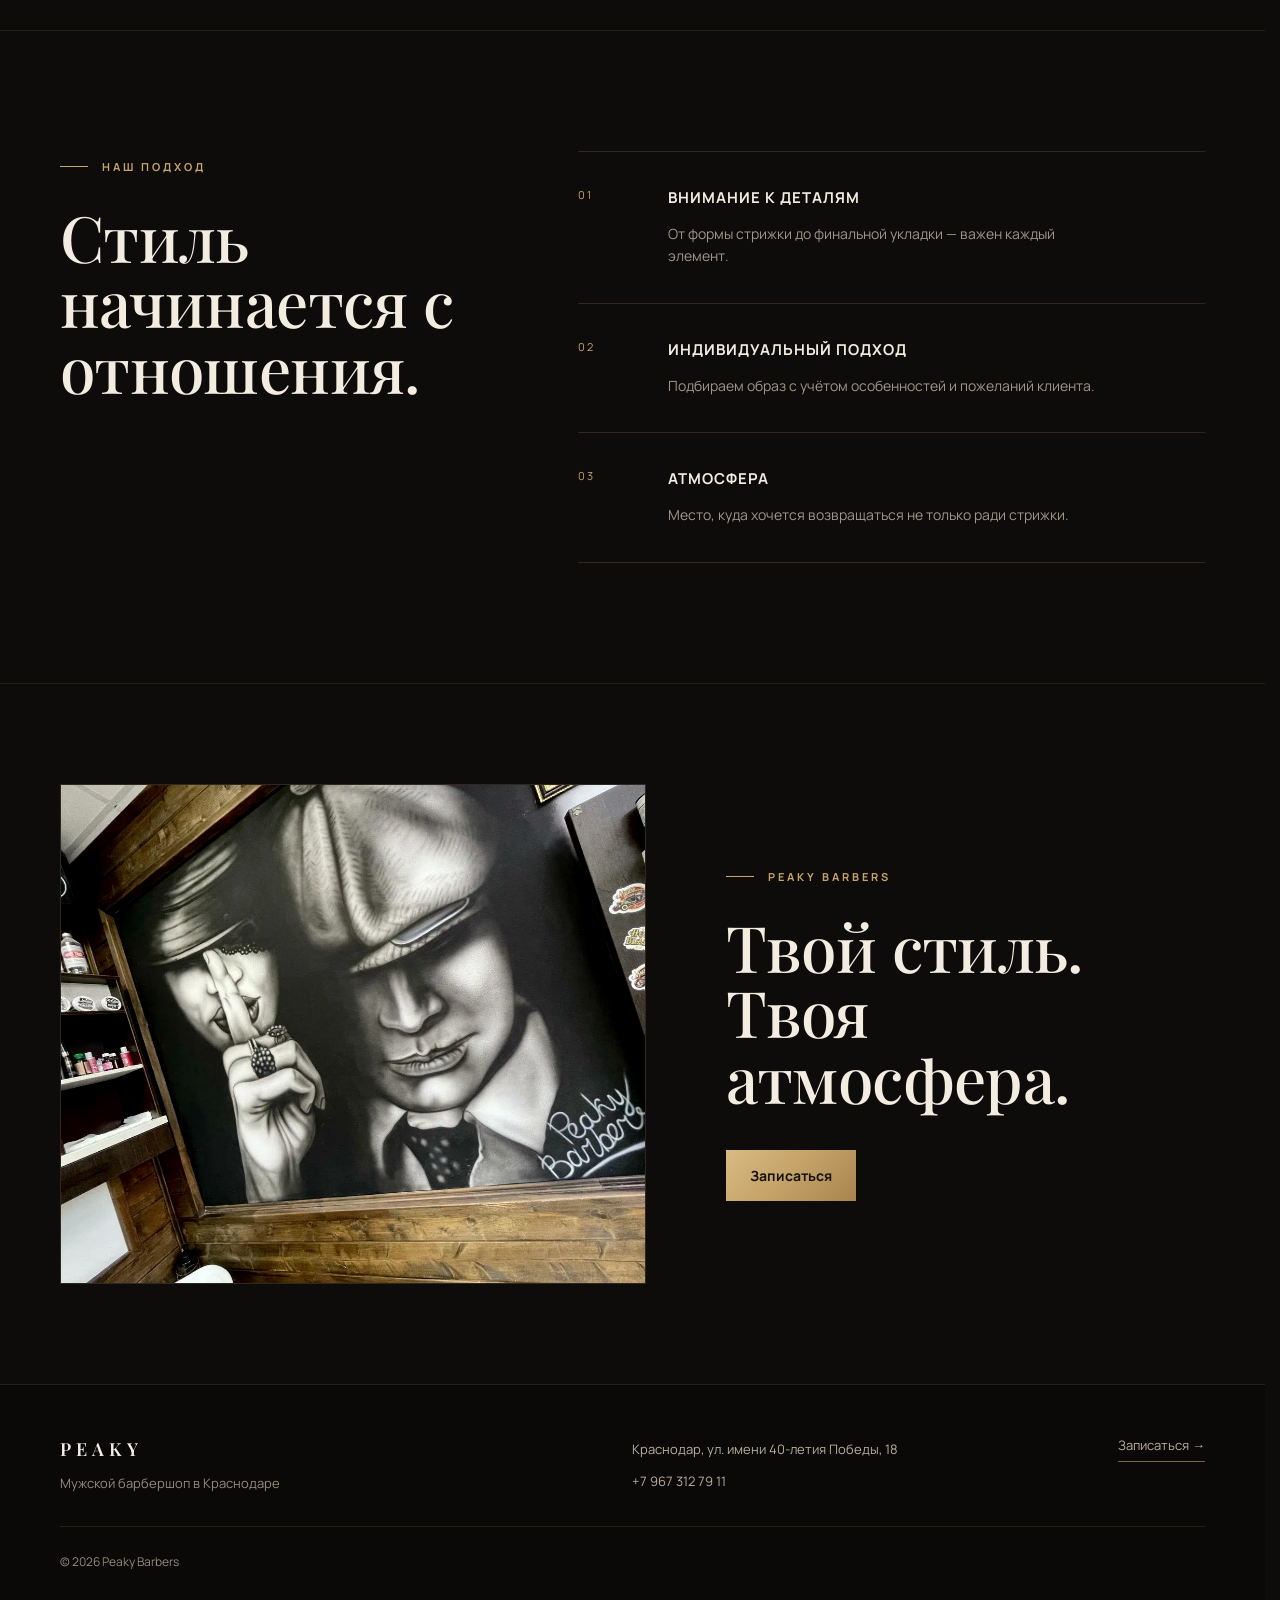
==== commit f2dd1a91: "Fix pre-sale audit findings that do not need owner data Layout and UI - Service cards put the price " ====
--- a/about.html
+++ b/about.html
@@ -18,15 +18,28 @@
     <meta property="og:title" content="О Peaky — Peaky Barbers">
     <meta property="og:description" content="О Peaky Barbers — мужском барбершопе в Краснодаре: атмосфера, подход и внимание к деталям.">
 
+    <meta property="og:url" content="https://tsum323.github.io/peaky-barbers/about.html">
+    <meta property="og:image" content="https://tsum323.github.io/peaky-barbers/images/og-image.jpg">
+    <meta property="og:image:width" content="1200">
+    <meta property="og:image:height" content="630">
+    <meta property="og:image:alt" content="Барбер Peaky Barbers оформляет бороду клиенту">
+    <meta name="twitter:card" content="summary_large_image">
+
+    <link rel="canonical" href="https://tsum323.github.io/peaky-barbers/about.html">
+    <meta name="theme-color" content="#0e0c0a">
+
     <link rel="icon" href="favicon.svg" type="image/svg+xml">
+    <link rel="apple-touch-icon" href="apple-touch-icon.png">
 
     <link rel="preload" href="fonts/playfair-display-cyrillic-500-normal.woff2" as="font" type="font/woff2" crossorigin>
     <link rel="preload" href="fonts/manrope-cyrillic-400-normal.woff2" as="font" type="font/woff2" crossorigin>
-    <link rel="stylesheet" href="style.css">
+    <link rel="stylesheet" href="style.css?v=20261008">
 
 </head>
 
 <body>
+
+    <a href="#main" class="skip-link">Перейти к содержимому</a>
 
     <header class="header">
 
@@ -45,7 +58,7 @@
 
     </header>
 
-<main>
+<main id="main">
 
     <section class="about-page-hero">
 
@@ -129,7 +142,7 @@
                 <div>
 
                     <h3>
-                        ВНИМАНИЕ К ДЕТАЛЯМ
+                        Внимание к деталям
                     </h3>
 
                     <p>
@@ -148,7 +161,7 @@
                 <div>
 
                     <h3>
-                        ИНДИВИДУАЛЬНЫЙ ПОДХОД
+                        Индивидуальный подход
                     </h3>
 
                     <p>
@@ -167,7 +180,7 @@
                 <div>
 
                     <h3>
-                        АТМОСФЕРА
+                        Атмосфера
                     </h3>
 
                     <p>
@@ -216,22 +229,24 @@
 
     <footer class="footer">
 
-        <div class="footer-logo">
-            PEAKY
-        </div>
-
-        <p>
-            Барбершоп в Краснодаре
-        </p>
-
-        <a href="contacts.html">
-            Контакты
-        </a>
+        <div class="footer-brand">
+            <a href="index.html" class="footer-logo">PEAKY</a>
+            <p>Мужской барбершоп в Краснодаре</p>
+        </div>
+
+        <address class="footer-contacts">
+            <a href="https://yandex.ru/maps/org/peaky_barbers/162378804419/" target="_blank" rel="noopener noreferrer">Краснодар, ул. имени 40-летия Победы, 18</a>
+            <a href="tel:+79673127911">+7 967 312 79 11</a>
+        </address>
+
+        <a href="contacts.html" class="footer-cta" data-booking>Записаться →</a>
+
+        <p class="footer-copy">© <span data-year>2026</span> Peaky Barbers</p>
 
     </footer>
 <button class="back-to-top" aria-label="Вернуться наверх">↑</button>
 
-<script src="script.js"></script>
+<script src="script.js?v=20261008"></script>
 </body>
 
 </html>
--- a/style.css
+++ b/style.css
@@ -160,14 +160,23 @@
 html {
     scroll-behavior: smooth;
 
+    /* место под полосу прокрутки всегда зарезервировано,
+       поэтому страница не прыгает при открытии окна записи */
+    scrollbar-gutter: stable;
+
     background: var(--color-bg);
 }
 
 body {
     position: relative;
 
+    /* свой контекст наложения: фон со светом ламп (z-index: -1)
+       рисуется поверх фона body, но под содержимым */
+    isolation: isolate;
+
     margin: 0;
 
+    background: var(--color-bg);
     color: var(--color-text);
     font-family: var(--font-body);
 
@@ -243,8 +252,56 @@
     outline-offset: 3px;
 }
 
+/* Окно записи открыто: страница под ним не прокручивается
+   (position: fixed нужен для iOS Safari, top задаёт script.js) */
+
 body.booking-open {
+    position: fixed;
+
+    width: 100%;
+
     overflow: hidden;
+}
+
+/* ACCESSIBILITY HELPERS */
+
+.skip-link {
+    position: absolute;
+    top: 12px;
+    left: 12px;
+    z-index: 10000;
+
+    padding: 12px 18px;
+
+    background: var(--color-accent);
+    color: var(--color-bg);
+
+    font-size: 14px;
+    font-weight: 700;
+
+    transform: translateY(-200%);
+
+    transition: transform 0.2s ease;
+}
+
+.skip-link:focus {
+    transform: translateY(0);
+}
+
+.visually-hidden {
+    position: absolute;
+
+    width: 1px;
+    height: 1px;
+
+    margin: -1px;
+    padding: 0;
+
+    overflow: hidden;
+    clip: rect(0 0 0 0);
+    white-space: nowrap;
+
+    border: 0;
 }
 
 /* HEADER */
@@ -352,7 +409,6 @@
 
     font-size: clamp(52px, 6vw, 88px);
     line-height: 1.02;
-    font-weight: 700;
     max-width:650px;
 }
 
@@ -724,7 +780,7 @@
     padding: 8px 12px;
 
     color: var(--color-white);
-    font-size: 10px;
+    font-size: 11px;
     font-weight: 700;
     letter-spacing: 2.5px;
 
@@ -1068,6 +1124,9 @@
 
     margin: 0;
 
+    font-family: var(--font-body);
+    font-weight: 400;
+
     color: var(--color-text-soft);
     font-size: 20px;
     line-height: 1.5;
@@ -1108,8 +1167,10 @@
     letter-spacing: 2px;
 }
 
-.price-info h2 {
+.price-info h3 {
     margin: 0;
+
+    font-family: var(--font-display);
 
     font-size: 24px;
     font-weight: 600;
@@ -1488,6 +1549,8 @@
 .about-value h3 {
     margin: 0;
 
+    text-transform: uppercase;
+
     font-size: 15px;
     letter-spacing: 1px;
 }
@@ -1594,6 +1657,44 @@
     background: var(--placeholder-bg);
 }
 
+.map-wrap {
+    position: relative;
+}
+
+.map-shield {
+    position: absolute;
+    inset: 0;
+    z-index: 1;
+
+    display: flex;
+    align-items: flex-end;
+    justify-content: center;
+
+    padding: 0 0 22px;
+
+    border: 0;
+
+    background: transparent;
+    color: var(--color-text);
+
+    font: inherit;
+
+    cursor: pointer;
+}
+
+.map-shield span {
+    padding: 10px 16px;
+
+    background: rgba(14, 12, 10, 0.82);
+    border: 1px solid var(--color-border-hover);
+
+    font-size: 13px;
+}
+
+.map-wrap.is-active .map-shield {
+    display: none;
+}
+
 .map-link {
     display: inline-block;
 
@@ -1617,7 +1718,9 @@
 
 /* FINAL */
 
-.contact-final {
+.contact-final,
+
+.page-cta {
     min-height: 500px;
 
     padding: 100px 60px;
@@ -1630,54 +1733,110 @@
     gap: 60px;
 }
 
-.contact-final h2 {
+.contact-final h2,
+
+.page-cta h2 {
     margin: 30px 0 0;
 
     font-size: clamp(50px, 6vw, 90px);
     line-height: 1.02;
 }
 
+.page-cta {
+    border-top: 1px solid var(--color-line);
+}
+
+/* кнопка не сжимается, даже если заголовок длинный */
+
+.contact-final .button,
+.page-cta .button {
+    flex-shrink: 0;
+}
+
 /* FOOTER */
 
 .footer {
-    padding: 35px 60px;
-
-    display: flex;
-
-    align-items: center;
-    justify-content: space-between;
+    padding: 50px 60px 35px;
+
+    display: grid;
+    grid-template-columns: 1.2fr 1fr auto;
+    gap: 30px 60px;
+    align-items: start;
 
     border-top: 1px solid var(--color-line);
 
     color: var(--color-text-faint);
 
-    font-size: 12px;
+    font-size: 13px;
+    line-height: 1.6;
 
     background: rgba(0, 0, 0, 0.25);
 }
 
 .footer-logo {
+    display: inline-block;
+
     color: var(--color-text);
 
+    font-family: var(--font-display);
     font-size: 18px;
     font-weight: 600;
 
     letter-spacing: 5px;
-
-    font-family: var(--font-display);
 }
 
 .footer p {
     margin: 0;
 }
 
+.footer-brand p {
+    margin-top: 10px;
+}
+
+.footer-contacts {
+    display: flex;
+    flex-direction: column;
+    gap: 4px;
+
+    font-style: normal;
+}
+
+.footer-contacts a {
+    padding: 4px 0;
+
+    color: var(--color-text-soft);
+}
+
+.footer-cta {
+    justify-self: start;
+
+    padding-bottom: 6px;
+
+    border-bottom: 1px solid var(--color-border-hover);
+
+    color: var(--color-text-soft);
+}
+
 .footer a {
-    transition: color 0.3s ease;
+    transition:
+        color 0.3s ease,
+        border-color 0.3s ease;
 }
 
 .footer a:hover {
     color: var(--color-white);
 }
+
+.footer-copy {
+    grid-column: 1 / -1;
+
+    padding-top: 25px;
+
+    border-top: 1px solid var(--color-line);
+
+    font-size: 12px;
+}
+
 /* ========================================
    RESPONSIVE
 ======================================== */
@@ -1769,12 +1928,16 @@
         padding: 35px;
     }
 
-    .contact-final {
+    .contact-final,
+
+    .page-cta {
         padding: 80px 35px;
     }
 
     .footer {
-        padding: 30px 35px;
+        padding: 45px 35px 30px;
+
+        gap: 30px 40px;
     }
 
 }
@@ -1816,7 +1979,7 @@
 
         overflow-x: auto;
 
-        padding: 8px 5px 10px;
+        padding: 0 5px;
 
         scrollbar-width: none;
     }
@@ -1825,12 +1988,31 @@
         display: none;
     }
 
+    /* высота ссылки ~42px — удобно попадать пальцем */
+
     .nav a {
         flex-shrink: 0;
 
+        padding: 12px 0;
+
         white-space: nowrap;
 
-        font-size: 12px;
+        font-size: 13px;
+    }
+
+    .nav a::after {
+        bottom: 6px;
+    }
+
+    /* SERVICE CARDS: цена под описанием, иначе на iPad она обрезается */
+
+    .service-card {
+        grid-template-columns: 40px 1fr;
+        gap: 10px 15px;
+    }
+
+    .service-price {
+        grid-column: 2;
     }
 
     /* HERO */
@@ -1937,13 +2119,6 @@
     .service-card {
         min-height: auto;
         padding: 25px 0;
-
-        grid-template-columns: 40px 1fr;
-        gap: 10px 15px;
-    }
-
-    .service-price {
-        grid-column: 2;
     }
 
     .service-card:nth-child(odd) {
@@ -1991,12 +2166,27 @@
         gap: 35px;
     }
 
-    /* HEADER */
+    /* HEADER: меню в две строки, все пункты видны без прокрутки */
 
     .logo {
         font-size: 20px;
     }
 
+    .nav {
+        display: grid;
+        grid-template-columns: repeat(3, auto);
+        justify-content: space-between;
+        gap: 0 12px;
+
+        overflow: visible;
+
+        padding: 0;
+    }
+
+    .nav a {
+        flex: none;
+    }
+
     .header-button {
         padding: 10px 14px;
 
@@ -2012,7 +2202,7 @@
     .hero-label {
         margin-bottom: 20px;
 
-        font-size: 10px;
+        font-size: 11px;
         letter-spacing: 2px;
     }
 
@@ -2184,7 +2374,9 @@
         height: 350px;
     }
 
-    .contact-final {
+    .contact-final,
+
+    .page-cta {
         min-height: auto;
 
         padding: 70px 20px;
@@ -2197,24 +2389,21 @@
         gap: 35px;
     }
 
-    .contact-final h2 {
+    .contact-final h2,
+
+    .page-cta h2 {
         font-size: clamp(45px, 13vw, 65px);
     }
 
     /* FOOTER */
 
+    /* нижний отступ: кнопка «наверх» не закрывает текст подвала */
+
     .footer {
-        padding: 25px 20px;
-
-        flex-wrap: wrap;
-
-        gap: 15px;
-    }
-
-        .footer p {
-        order: 3;
-
-        width: 100%;
+        padding: 40px 20px 100px;
+
+        grid-template-columns: 1fr;
+        gap: 25px;
     }
 
 }
@@ -2259,7 +2448,7 @@
     position: absolute;
 
     top: 0;
-    left: -100%;
+    left: -130%;
 
     width: 100%;
     height: 100%;
@@ -2273,7 +2462,7 @@
 
 .button:hover::after,
 .header-button:hover::after {
-    left: 100%;
+    left: 130%;
 }
 
 /* LINKS */
@@ -2411,6 +2600,8 @@
     position: fixed;
     inset: 0;
 
+    overscroll-behavior: contain;
+
     z-index: 9999;
 
     display: flex;
@@ -2564,7 +2755,7 @@
 .booking-action span {
     color: var(--color-text-muted);
 
-    font-size: 10px;
+    font-size: 11px;
 
     font-weight: 700;
 
